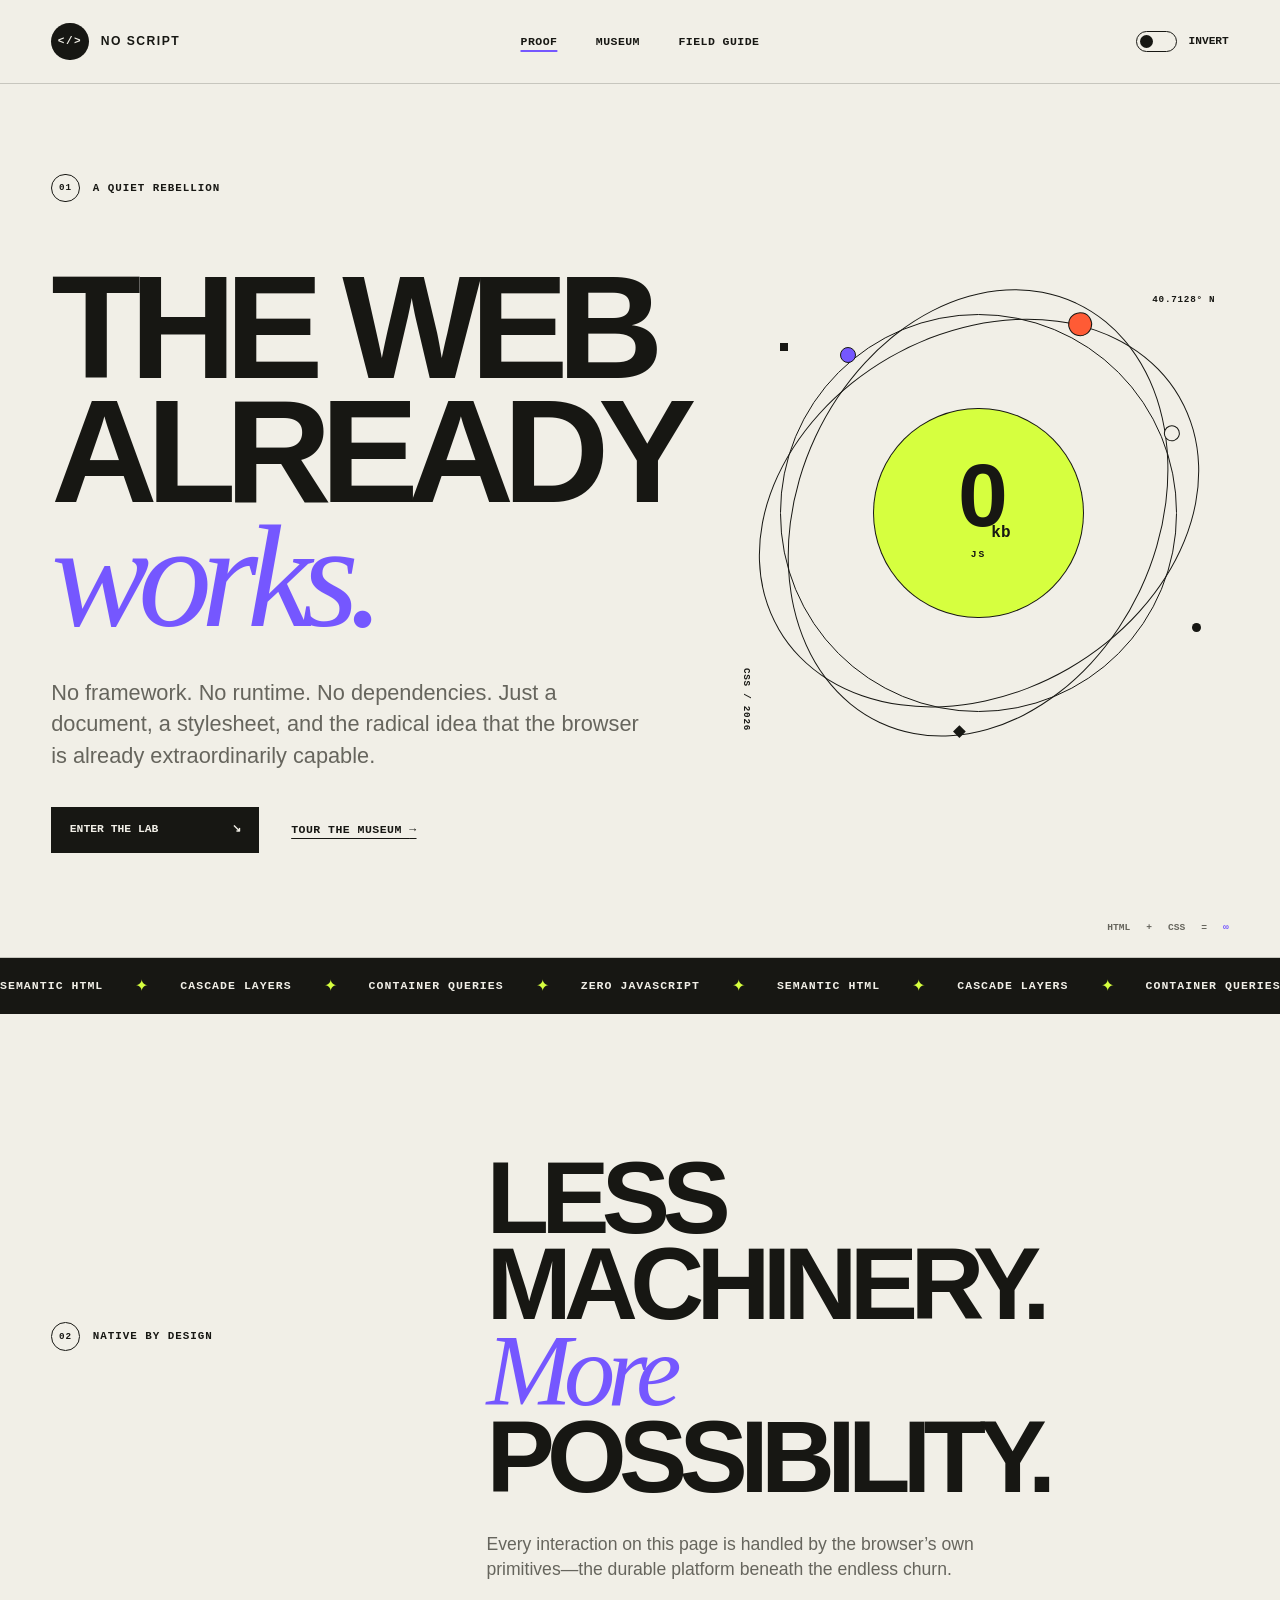
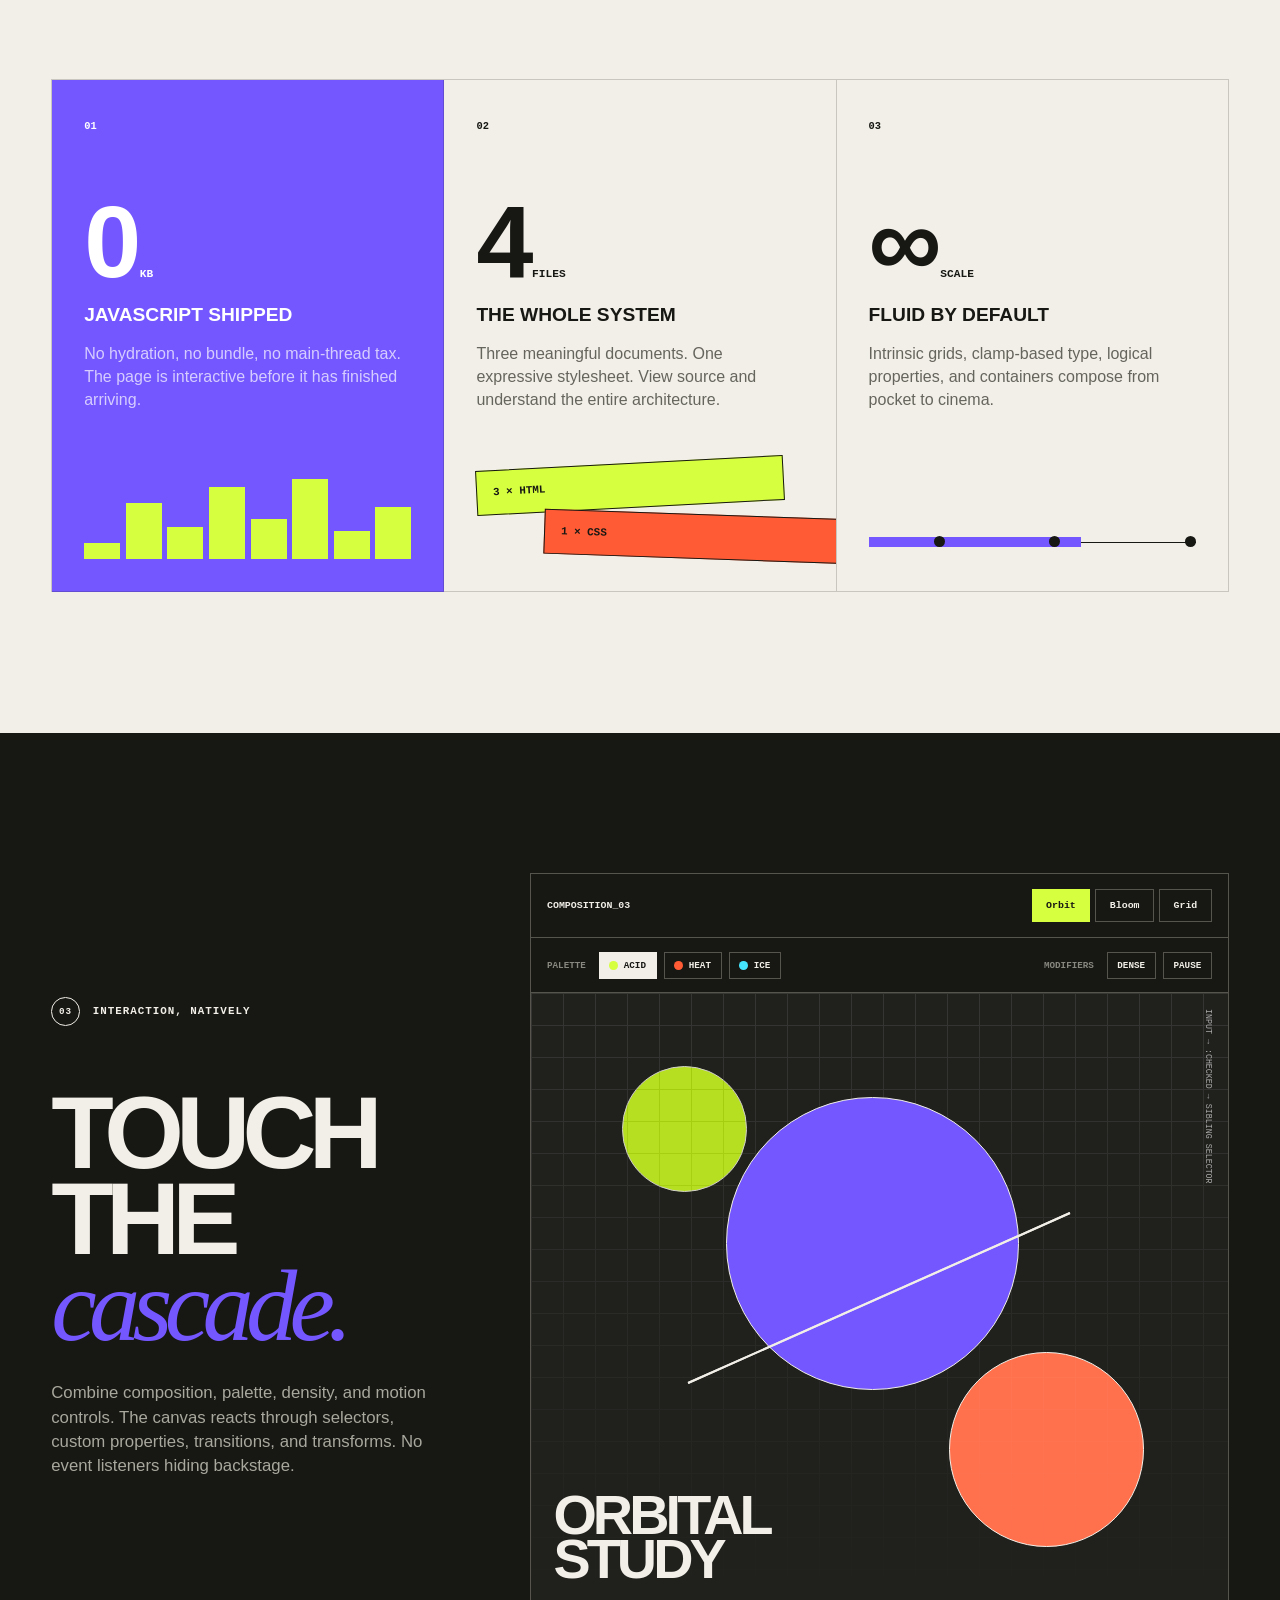
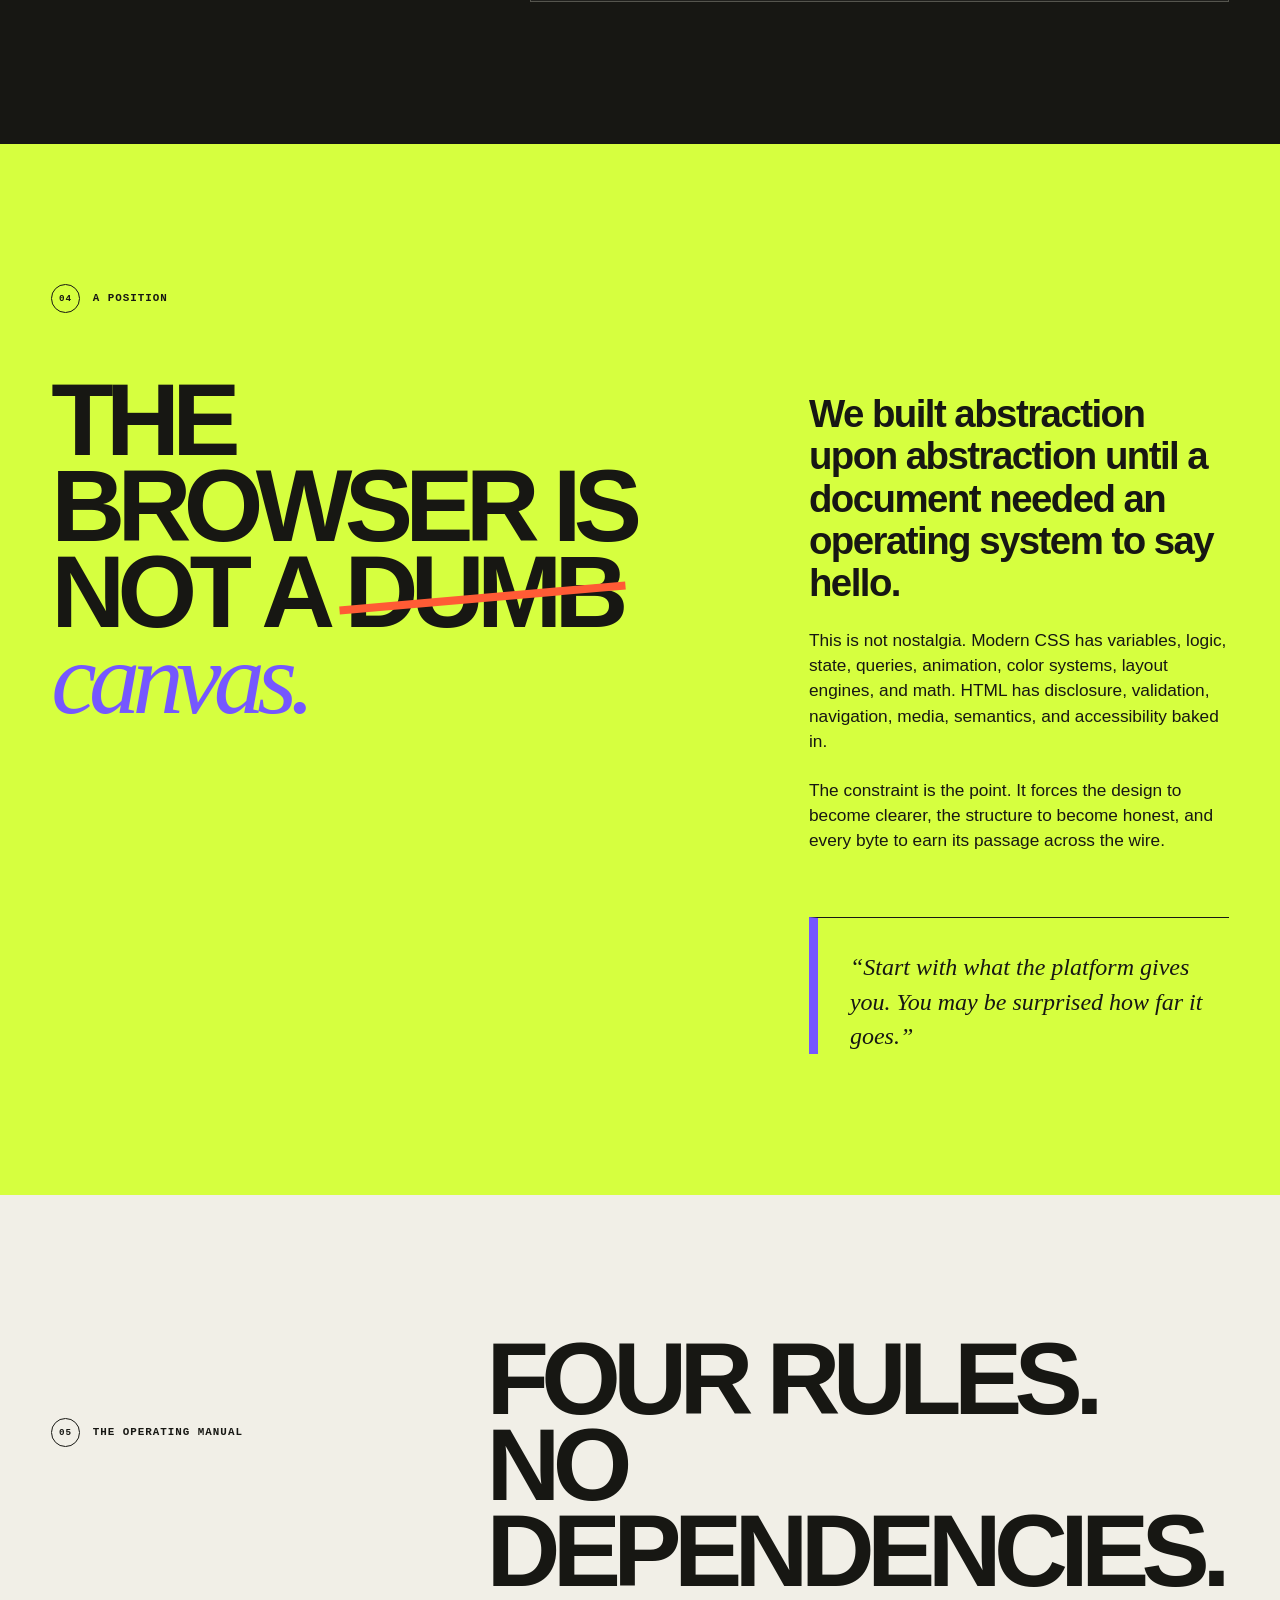
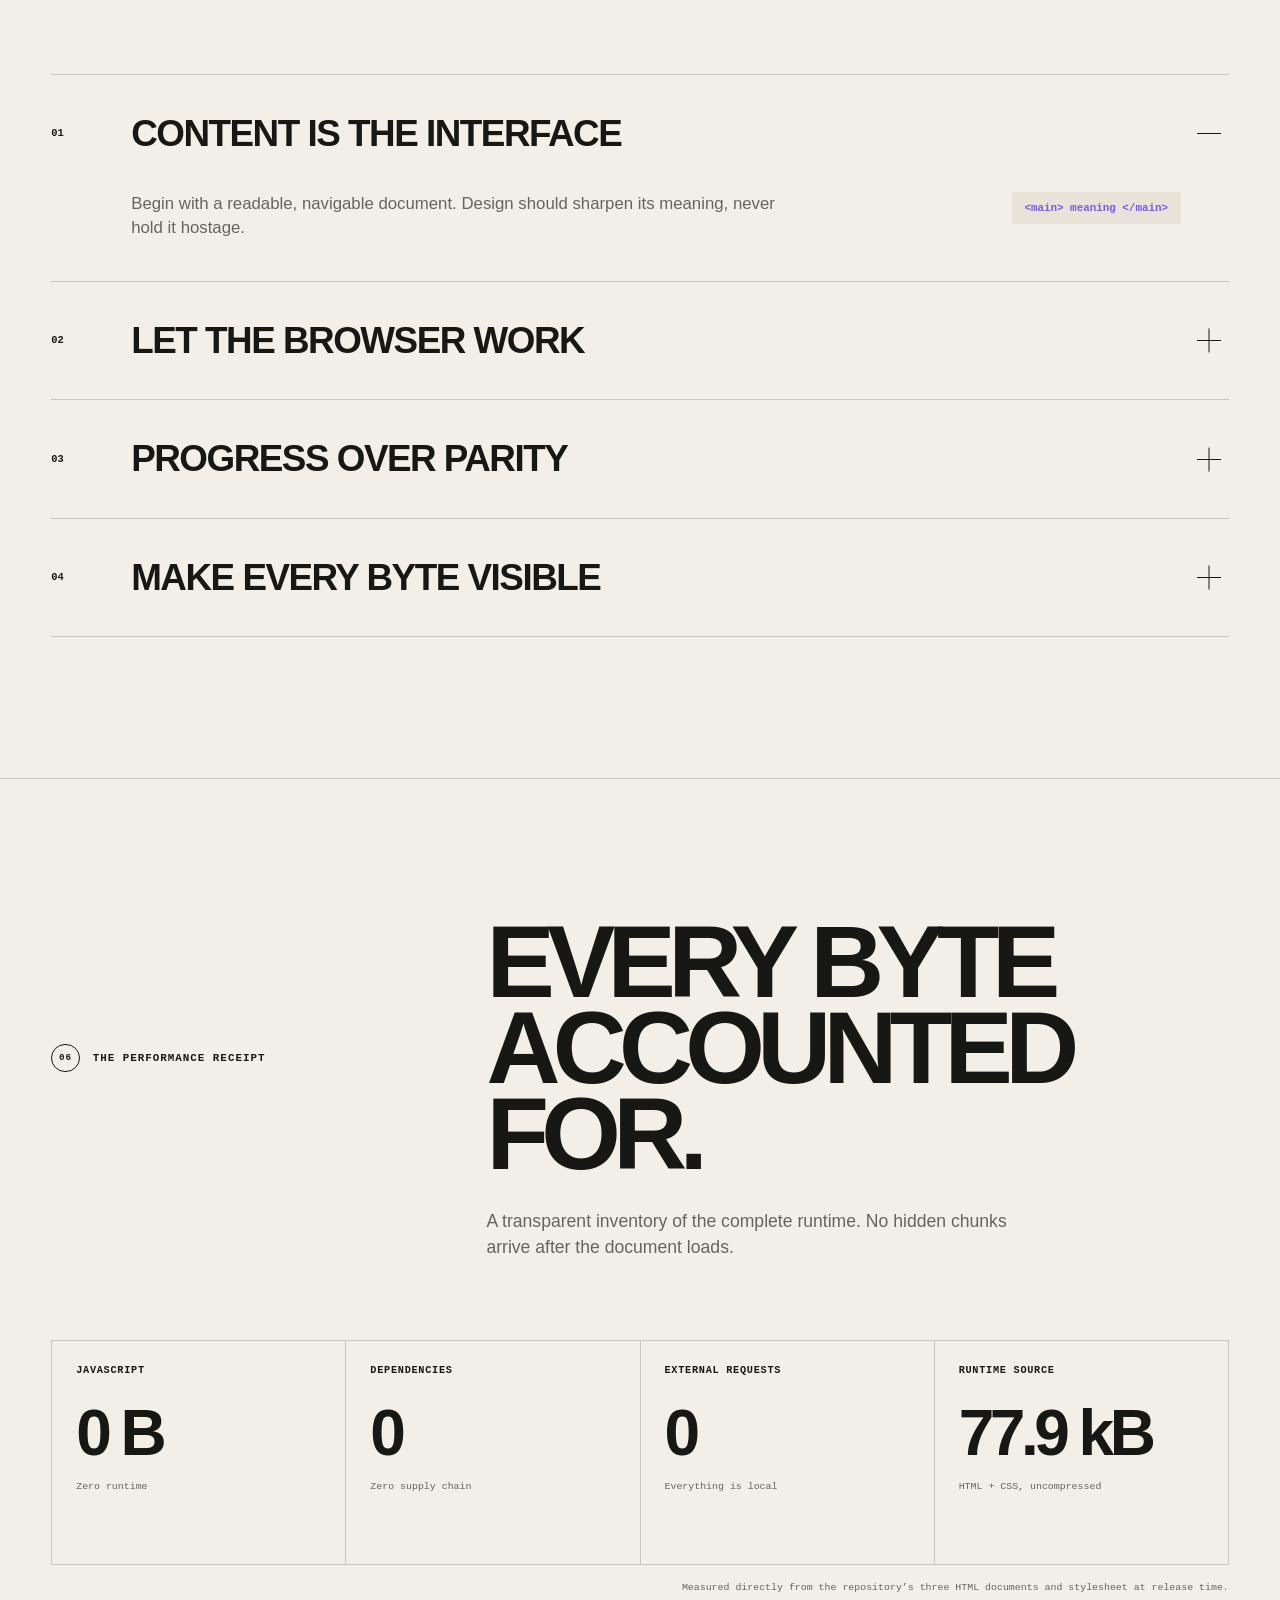
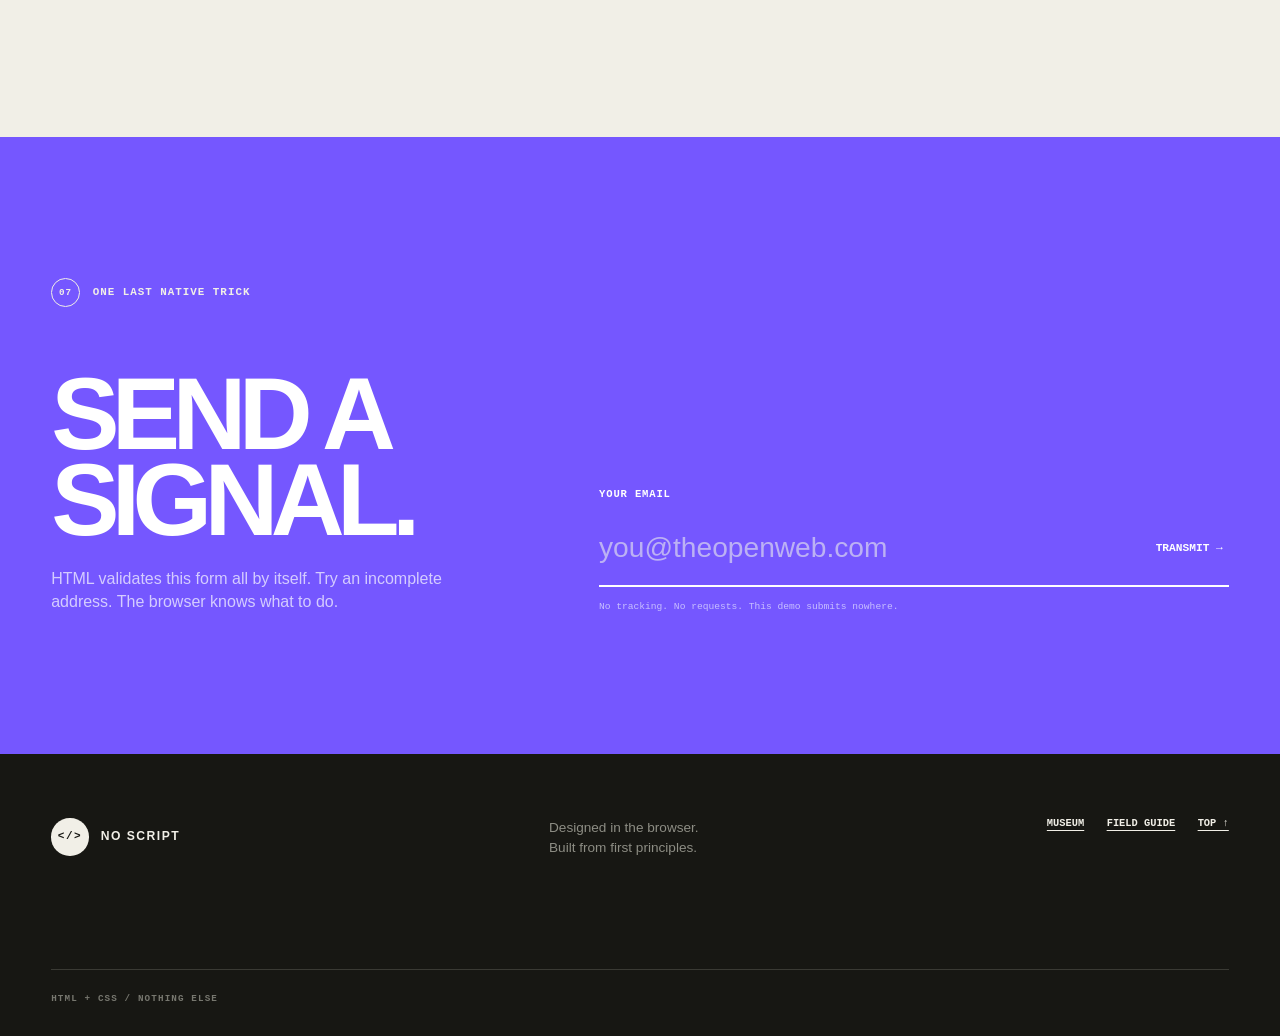
==== index.html @ f5f57de5 "Launch zero-JavaScript HTML and CSS exhibition" ====
<!doctype html>
<html lang="en">
<head>
  <meta charset="utf-8">
  <meta name="viewport" content="width=device-width, initial-scale=1">
  <meta name="description" content="A deliberately ambitious website made with nothing but semantic HTML and CSS.">
  <meta name="theme-color" content="#f1efe7">
  <title>NO SCRIPT — The web, before the noise.</title>
  <link rel="stylesheet" href="styles.css">
</head>
<body>
  <a class="skip-link" href="#top">Skip to content</a>
  <input class="theme-toggle" type="checkbox" id="theme-toggle" aria-label="Use dark theme">

  <div class="site-shell">
    <div class="scroll-meter" aria-hidden="true"></div>

    <header class="site-header">
      <a class="wordmark" href="index.html" aria-label="No Script, home">
        <span class="wordmark-mark" aria-hidden="true">&lt;/&gt;</span>
        <span>NO SCRIPT</span>
      </a>

      <nav class="primary-nav" aria-label="Primary navigation">
        <a href="index.html#proof" aria-current="page">Proof</a>
        <a href="museum.html">Museum</a>
        <a href="principles.html">Field guide</a>
      </nav>

      <label class="theme-switch" for="theme-toggle">
        <span class="switch-track" aria-hidden="true"><span></span></span>
        <span class="switch-label">Invert</span>
      </label>
    </header>

    <main id="top">
      <section class="hero" aria-labelledby="hero-title">
        <div class="hero-copy">
          <p class="eyebrow"><span>01</span> A quiet rebellion</p>
          <h1 id="hero-title">The web<br>already <em>works.</em></h1>
          <p class="lede">No framework. No runtime. No dependencies. Just a document, a stylesheet, and the radical idea that the browser is already extraordinarily capable.</p>
          <div class="hero-actions">
            <a class="button button-solid" href="#lab">Enter the lab <span aria-hidden="true">↘</span></a>
            <a class="text-link" href="museum.html">Tour the museum <span aria-hidden="true">→</span></a>
          </div>
        </div>

        <div class="hero-art" aria-label="Abstract CSS-generated kinetic composition">
          <div class="orbit orbit-one"></div>
          <div class="orbit orbit-two"></div>
          <div class="orbit orbit-three"></div>
          <div class="core"><span>0</span><span>kb</span><small>JS</small></div>
          <span class="coordinate coordinate-a">40.7128° N</span>
          <span class="coordinate coordinate-b">CSS / 2026</span>
          <span class="spark spark-a"></span>
          <span class="spark spark-b"></span>
          <span class="spark spark-c"></span>
        </div>

        <div class="hero-index" aria-hidden="true">
          <span>HTML</span>
          <span>+</span>
          <span>CSS</span>
          <span>=</span>
          <span>∞</span>
        </div>
      </section>

      <section class="marquee" aria-label="Technology list">
        <div>
          <span>SEMANTIC HTML</span><i>✦</i><span>CASCADE LAYERS</span><i>✦</i><span>CONTAINER QUERIES</span><i>✦</i><span>ZERO JAVASCRIPT</span><i>✦</i>
          <span>SEMANTIC HTML</span><i>✦</i><span>CASCADE LAYERS</span><i>✦</i><span>CONTAINER QUERIES</span><i>✦</i><span>ZERO JAVASCRIPT</span><i>✦</i>
        </div>
      </section>

      <section class="proof section-pad" id="proof" aria-labelledby="proof-title">
        <header class="section-heading">
          <p class="eyebrow"><span>02</span> Native by design</p>
          <h2 id="proof-title">Less machinery.<br><em>More</em> possibility.</h2>
          <p>Every interaction on this page is handled by the browser’s own primitives—the durable platform beneath the endless churn.</p>
        </header>

        <div class="stat-grid">
          <article class="stat-card stat-featured">
            <span class="card-number">01</span>
            <div class="stat-value">0<small>kb</small></div>
            <h3>JavaScript shipped</h3>
            <p>No hydration, no bundle, no main-thread tax. The page is interactive before it has finished arriving.</p>
            <div class="signal" aria-hidden="true"><i></i><i></i><i></i><i></i><i></i><i></i><i></i><i></i></div>
          </article>
          <article class="stat-card">
            <span class="card-number">02</span>
            <div class="stat-value">4<small>files</small></div>
            <h3>The whole system</h3>
            <p>Three meaningful documents. One expressive stylesheet. View source and understand the entire architecture.</p>
            <div class="file-stack" aria-hidden="true"><span>3 × HTML</span><span>1 × CSS</span></div>
          </article>
          <article class="stat-card">
            <span class="card-number">03</span>
            <div class="stat-value">∞<small>scale</small></div>
            <h3>Fluid by default</h3>
            <p>Intrinsic grids, clamp-based type, logical properties, and containers compose from pocket to cinema.</p>
            <div class="scale-line" aria-hidden="true"><span></span><i></i><i></i><i></i></div>
          </article>
        </div>
      </section>

      <section class="lab section-pad" id="lab" aria-labelledby="lab-title">
        <div class="lab-intro">
          <p class="eyebrow light"><span>03</span> Interaction, natively</p>
          <h2 id="lab-title">Touch the<br><em>cascade.</em></h2>
          <p>Combine composition, palette, density, and motion controls. The canvas reacts through selectors, custom properties, transitions, and transforms. No event listeners hiding backstage.</p>
        </div>

        <fieldset class="css-machine">
          <legend>CSS composition controls</legend>
          <input type="radio" name="composition" id="mode-orbit" checked>
          <input type="radio" name="composition" id="mode-bloom">
          <input type="radio" name="composition" id="mode-grid">
          <input type="radio" name="palette" id="palette-acid" checked>
          <input type="radio" name="palette" id="palette-heat">
          <input type="radio" name="palette" id="palette-ice">
          <input type="checkbox" id="dense-mode">
          <input type="checkbox" id="pause-motion">

          <div class="machine-toolbar">
            <span>COMPOSITION_03</span>
            <div class="machine-tabs" role="group" aria-label="Choose a composition">
              <label for="mode-orbit">Orbit</label>
              <label for="mode-bloom">Bloom</label>
              <label for="mode-grid">Grid</label>
            </div>
          </div>

          <div class="machine-controls">
            <div class="control-cluster" role="group" aria-label="Choose a palette">
              <span>Palette</span>
              <label for="palette-acid"><i class="swatch swatch-acid"></i>Acid</label>
              <label for="palette-heat"><i class="swatch swatch-heat"></i>Heat</label>
              <label for="palette-ice"><i class="swatch swatch-ice"></i>Ice</label>
            </div>
            <div class="control-cluster binary-controls">
              <span>Modifiers</span>
              <label for="dense-mode">Dense</label>
              <label for="pause-motion">Pause</label>
            </div>
          </div>

          <div class="machine-canvas" aria-live="polite">
            <div class="mesh" aria-hidden="true"></div>
            <div class="shape shape-a" aria-hidden="true"></div>
            <div class="shape shape-b" aria-hidden="true"></div>
            <div class="shape shape-c" aria-hidden="true"></div>
            <div class="shape shape-d" aria-hidden="true"></div>
            <p class="mode-name mode-name-orbit">ORBITAL<br>STUDY</p>
            <p class="mode-name mode-name-bloom">DIGITAL<br>BLOOM</p>
            <p class="mode-name mode-name-grid">ORDER /<br>CHAOS</p>
            <span class="machine-note">INPUT → :CHECKED → SIBLING SELECTOR</span>
          </div>
        </fieldset>
      </section>

      <section class="manifesto section-pad" id="manifesto" aria-labelledby="manifesto-title">
        <p class="eyebrow"><span>04</span> A position</p>
        <div class="manifesto-layout">
          <h2 id="manifesto-title">The browser is<br>not a <span class="strike">dumb</span><br><em>canvas.</em></h2>
          <div class="manifesto-copy">
            <p class="manifesto-lead">We built abstraction upon abstraction until a document needed an operating system to say hello.</p>
            <p>This is not nostalgia. Modern CSS has variables, logic, state, queries, animation, color systems, layout engines, and math. HTML has disclosure, validation, navigation, media, semantics, and accessibility baked in.</p>
            <p>The constraint is the point. It forces the design to become clearer, the structure to become honest, and every byte to earn its passage across the wire.</p>
            <blockquote>“Start with what the platform gives you. You may be surprised how far it goes.”</blockquote>
          </div>
        </div>
      </section>

      <section class="principles section-pad" id="principles" aria-labelledby="principles-title">
        <header class="section-heading compact">
          <p class="eyebrow"><span>05</span> The operating manual</p>
          <h2 id="principles-title">Four rules.<br>No dependencies.</h2>
        </header>

        <div class="accordion">
          <details open>
            <summary><span>01</span><strong>Content is the interface</strong><i aria-hidden="true"></i></summary>
            <div class="detail-body"><p>Begin with a readable, navigable document. Design should sharpen its meaning, never hold it hostage.</p><code>&lt;main&gt; meaning &lt;/main&gt;</code></div>
          </details>
          <details>
            <summary><span>02</span><strong>Let the browser work</strong><i aria-hidden="true"></i></summary>
            <div class="detail-body"><p>Use native controls, validation, focus, scrolling, and disclosure. They arrive tested across input modes you forgot existed.</p><code>details[open] { clarity: 1; }</code></div>
          </details>
          <details>
            <summary><span>03</span><strong>Progress over parity</strong><i aria-hidden="true"></i></summary>
            <div class="detail-body"><p>A solid baseline for everyone; richer expression where supported. The web was always designed to bend, not break.</p><code>@supports (wonder: true) { … }</code></div>
          </details>
          <details>
            <summary><span>04</span><strong>Make every byte visible</strong><i aria-hidden="true"></i></summary>
            <div class="detail-body"><p>Complexity should create value the visitor can feel. If it cannot, it is just architecture admiring itself.</p><code>dependency-count: 0;</code></div>
          </details>
        </div>
      </section>

      <section class="receipt section-pad" id="receipt" aria-labelledby="receipt-title">
        <header class="section-heading compact">
          <p class="eyebrow"><span>06</span> The performance receipt</p>
          <h2 id="receipt-title">Every byte<br>accounted for.</h2>
          <p>A transparent inventory of the complete runtime. No hidden chunks arrive after the document loads.</p>
        </header>
        <dl class="receipt-grid">
          <div><dt>JavaScript</dt><dd>0 B</dd><small>Zero runtime</small></div>
          <div><dt>Dependencies</dt><dd>0</dd><small>Zero supply chain</small></div>
          <div><dt>External requests</dt><dd>0</dd><small>Everything is local</small></div>
          <div><dt>Runtime source</dt><dd data-byte-receipt>77.9 kB</dd><small>HTML + CSS, uncompressed</small></div>
        </dl>
        <p class="receipt-note">Measured directly from the repository’s three HTML documents and stylesheet at release time.</p>
      </section>

      <section class="contact section-pad" id="contact" aria-labelledby="contact-title">
        <div>
          <p class="eyebrow light"><span>07</span> One last native trick</p>
          <h2 id="contact-title">Send a signal.</h2>
          <p>HTML validates this form all by itself. Try an incomplete address. The browser knows what to do.</p>
        </div>
        <form action="#sent">
          <label for="email">Your email</label>
          <div class="email-field">
            <input id="email" name="email" type="email" placeholder="you@theopenweb.com" required autocomplete="email">
            <button type="submit">Transmit <span aria-hidden="true">→</span></button>
          </div>
          <p class="form-note">No tracking. No requests. This demo submits nowhere.</p>
        </form>
        <div class="sent-message" id="sent" role="status">
          <strong>Signal received.</strong> The URL target and <code>:target</code> selector did that.
        </div>
      </section>
    </main>

    <footer>
      <a class="wordmark footer-mark" href="index.html"><span class="wordmark-mark" aria-hidden="true">&lt;/&gt;</span><span>NO SCRIPT</span></a>
      <p>Designed in the browser.<br>Built from first principles.</p>
      <nav class="footer-nav" aria-label="Footer navigation"><a href="museum.html">Museum</a><a href="principles.html">Field guide</a><a href="#top">Top ↑</a></nav>
      <small>HTML + CSS / NOTHING ELSE</small>
    </footer>
  </div>
</body>
</html>
---- styles.css ----
@layer reset, tokens, base, components, utilities;

@view-transition { navigation: auto; }

::view-transition-old(root) { animation: page-out .28s ease-in both; }
::view-transition-new(root) { animation: page-in .45s cubic-bezier(.2,.8,.2,1) both; }

@keyframes page-out { to { opacity: 0; transform: translateY(-1rem); } }
@keyframes page-in { from { opacity: 0; transform: translateY(1.5rem); } }

@layer reset {
  *, *::before, *::after { box-sizing: border-box; }
  html { scroll-behavior: smooth; }
  body, h1, h2, h3, p, blockquote, dl, dd, pre { margin: 0; }
  body { min-width: 320px; }
  img, svg { display: block; max-width: 100%; }
  button, input { font: inherit; }
  fieldset { min-inline-size: 0; margin: 0; padding: 0; border: 0; }
  a { color: inherit; }
}

@layer tokens {
  :root {
    --paper: #f1efe7;
    --paper-2: #e7e3d8;
    --ink: #171713;
    --muted: #66655d;
    --acid: #d6ff3f;
    --violet: #7557ff;
    --orange: #ff5b35;
    --line: color-mix(in srgb, var(--ink) 19%, transparent);
    --max: 1440px;
    --pad: clamp(1.25rem, 4vw, 4.5rem);
    --display: "Arial Narrow", "Helvetica Neue", Helvetica, Arial, sans-serif;
    --mono: "SFMono-Regular", Consolas, "Liberation Mono", monospace;
  }

  .theme-toggle:checked ~ .site-shell {
    --paper: #141411;
    --paper-2: #20201b;
    --ink: #f2f0e8;
    --muted: #aaa99f;
    --line: color-mix(in srgb, var(--ink) 21%, transparent);
  }
}

@layer base {
  html { background: #141411; }
  body {
    background: var(--paper);
    color: var(--ink);
    font-family: var(--display);
    line-height: 1.45;
  }

  ::selection { background: var(--violet); color: white; }
  :focus-visible { outline: 3px solid var(--violet); outline-offset: 4px; }
  .theme-toggle { position: fixed; inline-size: 1px; block-size: 1px; opacity: 0; }
  .site-shell { background: var(--paper); color: var(--ink); overflow: clip; transition: background .4s, color .4s; }

  h1, h2, .stat-value {
    font-weight: 800;
    letter-spacing: -.075em;
    line-height: .84;
    text-transform: uppercase;
  }
  h1 { font-size: clamp(4rem, 11.5vw, 10.75rem); }
  h2 { font-size: clamp(3.3rem, 8vw, 8.5rem); }
  h1 em, h2 em { color: var(--violet); font-family: Georgia, serif; font-weight: 400; text-transform: none; }
  p { color: var(--muted); }
  section { scroll-margin-top: 5rem; }
  code, kbd, pre { font-family: var(--mono); }
}

@layer components {
  .skip-link { position: fixed; top: .75rem; left: .75rem; z-index: 100; padding: .8rem 1rem; background: var(--acid); color: #171713; font: 700 .7rem/1 var(--mono); text-transform: uppercase; transform: translateY(-160%); transition: transform .2s; }
  .skip-link:focus { transform: none; }

  .scroll-meter {
    position: fixed; inset: 0 auto auto 0; z-index: 50;
    inline-size: 100%; block-size: 4px;
    background: var(--violet); transform-origin: left; transform: scaleX(0);
  }

  @supports (animation-timeline: scroll()) {
    .scroll-meter { animation: scroll-progress linear both; animation-timeline: scroll(); }
    @keyframes scroll-progress { to { transform: scaleX(1); } }
  }

  .site-header {
    position: relative; z-index: 20;
    display: grid; grid-template-columns: 1fr auto 1fr; align-items: center;
    min-height: 5.25rem; padding-inline: var(--pad); border-bottom: 1px solid var(--line);
    view-transition-name: site-header;
  }
  .wordmark { display: inline-flex; align-items: center; gap: .75rem; width: fit-content; font-size: .76rem; font-weight: 800; letter-spacing: .12em; text-decoration: none; }
  .wordmark-mark { display: grid; place-items: center; inline-size: 2.35rem; aspect-ratio: 1; background: var(--ink); color: var(--paper); font: 700 .69rem/1 var(--mono); border-radius: 50%; }
  .primary-nav { display: flex; gap: clamp(1rem, 3vw, 3rem); }
  .primary-nav a, .text-link, .back-top { font: 600 .72rem/1 var(--mono); letter-spacing: .04em; text-transform: uppercase; text-decoration-thickness: 1px; text-underline-offset: .4em; }
  .primary-nav a { text-decoration: none; }
  .primary-nav a:hover { text-decoration: underline; }
  .primary-nav a[aria-current="page"] { text-decoration: underline; text-decoration-color: var(--violet); text-decoration-thickness: 2px; }
  .theme-switch { justify-self: end; display: flex; align-items: center; gap: .7rem; cursor: pointer; font: 600 .7rem/1 var(--mono); text-transform: uppercase; }
  .switch-track { display: flex; align-items: center; inline-size: 2.6rem; block-size: 1.35rem; padding: .18rem; border: 1px solid var(--ink); border-radius: 2rem; }
  .switch-track span { display: block; inline-size: .82rem; aspect-ratio: 1; border-radius: 50%; background: var(--ink); transition: transform .35s cubic-bezier(.2,.8,.2,1); }
  .theme-toggle:checked ~ .site-shell .switch-track span { transform: translateX(1.18rem); }
  .theme-toggle:focus-visible ~ .site-shell .theme-switch { outline: 3px solid var(--violet); outline-offset: 4px; }

  .hero {
    position: relative; display: grid; grid-template-columns: minmax(0, 1.15fr) minmax(25rem, .85fr);
    min-height: min(51rem, calc(100svh - 5.25rem)); padding: clamp(4rem, 7vw, 7.5rem) var(--pad) 6.5rem;
    border-bottom: 1px solid var(--line); isolation: isolate;
  }
  .hero-copy { position: relative; z-index: 2; align-self: center; }
  .eyebrow { display: flex; align-items: center; gap: .8rem; margin-bottom: clamp(2.5rem, 5vw, 5rem); color: var(--ink); font: 700 .68rem/1 var(--mono); letter-spacing: .09em; text-transform: uppercase; }
  .eyebrow span { display: grid; place-items: center; inline-size: 1.8rem; aspect-ratio: 1; border: 1px solid currentColor; border-radius: 50%; font-size: .58rem; }
  .eyebrow.light { color: #f1efe7; }
  .hero h1 { max-width: 8ch; }
  .lede { max-width: 38rem; margin: 2.4rem 0 2.25rem; font-size: clamp(1.05rem, 1.7vw, 1.4rem); line-height: 1.45; }
  .hero-actions { display: flex; align-items: center; gap: 2rem; flex-wrap: wrap; }
  .button { display: inline-flex; align-items: center; justify-content: space-between; gap: 2.5rem; min-width: 13rem; padding: 1rem 1.1rem; border: 1px solid var(--ink); font: 700 .71rem/1 var(--mono); text-decoration: none; text-transform: uppercase; transition: transform .2s, box-shadow .2s; }
  .button-solid { background: var(--ink); color: var(--paper); }
  .button:hover { transform: translate(-4px,-4px); box-shadow: 4px 4px 0 var(--violet); }

  .hero-art { position: relative; align-self: center; justify-self: center; width: min(37vw, 33rem); aspect-ratio: 1; }
  .core { position: absolute; inset: 28%; z-index: 3; display: grid; place-content: center; background: var(--acid); color: #171713; border-radius: 50%; box-shadow: 0 0 0 1px #171713; text-align: center; animation: breathe 4s ease-in-out infinite; }
  .core span:first-child { font-size: clamp(4rem, 7vw, 7rem); font-weight: 900; letter-spacing: -.1em; line-height: .65; }
  .core span:nth-child(2) { margin-left: 2.8rem; font: 700 1rem/1 var(--mono); }
  .core small { margin-top: .6rem; font: 700 .6rem/1 var(--mono); letter-spacing: .2em; }
  .orbit { position: absolute; inset: 8%; border: 1px solid var(--ink); border-radius: 50%; animation: spin 16s linear infinite; }
  .orbit::before { content: ""; position: absolute; top: 8%; left: 15%; inline-size: 1rem; aspect-ratio: 1; border: 1px solid var(--ink); background: var(--violet); border-radius: 50%; }
  .orbit-two { inset: 1% 12%; transform: rotate(60deg); animation-direction: reverse; animation-duration: 23s; }
  .orbit-two::before { background: var(--orange); inline-size: 1.5rem; }
  .orbit-three { inset: 12% 1%; transform: rotate(115deg); animation-duration: 31s; }
  .orbit-three::before { background: var(--paper); }
  .coordinate { position: absolute; font: 600 .58rem/1 var(--mono); letter-spacing: .08em; }
  .coordinate-a { top: 4%; right: 0; }
  .coordinate-b { bottom: 4%; left: 0; writing-mode: vertical-rl; }
  .spark { position: absolute; display: block; inline-size: .55rem; aspect-ratio: 1; background: var(--ink); }
  .spark-a { top: 14%; left: 8%; } .spark-b { right: 3%; bottom: 25%; border-radius: 50%; } .spark-c { bottom: 3%; left: 45%; transform: rotate(45deg); }
  .hero-index { position: absolute; right: var(--pad); bottom: 1.5rem; display: flex; gap: 1rem; color: var(--muted); font: 600 .6rem/1 var(--mono); }
  .hero-index span:last-child { color: var(--violet); }

  @keyframes spin { to { rotate: 1turn; } }
  @keyframes breathe { 50% { scale: 1.035; } }

  .marquee { overflow: hidden; background: var(--ink); color: var(--paper); border-bottom: 1px solid var(--ink); }
  .marquee div { display: flex; align-items: center; width: max-content; padding-block: 1rem; animation: marquee 28s linear infinite; }
  .marquee span { font: 800 .72rem/1 var(--mono); letter-spacing: .09em; }
  .marquee i { margin-inline: 2rem; color: var(--acid); font-style: normal; }
  @keyframes marquee { to { transform: translateX(-50%); } }

  .section-pad { padding: clamp(6rem, 11vw, 11rem) var(--pad); }
  .section-heading { display: grid; grid-template-columns: 1fr 2fr; column-gap: 4rem; }
  .section-heading .eyebrow { grid-row: 1 / span 2; }
  .section-heading h2 { max-width: 11ch; }
  .section-heading > p:last-child { max-width: 34rem; margin-top: 2rem; font-size: 1.1rem; }

  .stat-grid { display: grid; grid-template-columns: repeat(3, 1fr); margin-top: 6rem; border-top: 1px solid var(--line); border-left: 1px solid var(--line); }
  .stat-card { position: relative; min-height: 32rem; padding: 2rem; border-right: 1px solid var(--line); border-bottom: 1px solid var(--line); overflow: hidden; }
  .stat-featured { background: var(--violet); color: white; }
  .stat-featured p { color: color-mix(in srgb, white 70%, transparent); }
  .card-number { font: 600 .65rem/1 var(--mono); }
  .stat-value { margin: 4rem 0 1rem; font-size: clamp(5rem, 8vw, 9rem); }
  .stat-value small { margin-left: .4rem; font: 700 .7rem/1 var(--mono); letter-spacing: 0; }
  .stat-card h3 { font-size: 1.2rem; text-transform: uppercase; }
  .stat-card p { max-width: 24rem; margin-top: .8rem; }
  .signal { position: absolute; inset: auto 2rem 2rem; display: flex; height: 5rem; align-items: end; gap: .35rem; }
  .signal i { flex: 1; background: var(--acid); transform-origin: bottom; animation: signal 1.8s ease-in-out infinite alternate; }
  .signal i:nth-child(1) { height: 20%; } .signal i:nth-child(2) { height: 70%; animation-delay: -.5s; } .signal i:nth-child(3) { height: 40%; animation-delay: -.9s; } .signal i:nth-child(4) { height: 90%; animation-delay: -.2s; } .signal i:nth-child(5) { height: 50%; animation-delay: -.7s; } .signal i:nth-child(6) { height: 100%; animation-delay: -1s; } .signal i:nth-child(7) { height: 35%; animation-delay: -.4s; } .signal i:nth-child(8) { height: 65%; animation-delay: -.8s; }
  @keyframes signal { to { scale: 1 .3; opacity: .5; } }
  .file-stack { position: absolute; right: -1rem; bottom: 2rem; left: 2rem; height: 6rem; }
  .file-stack span { position: absolute; display: block; width: 82%; padding: 1rem; border: 1px solid var(--ink); background: var(--acid); color: #171713; font: 700 .68rem/1 var(--mono); transform: rotate(-3deg); }
  .file-stack span:last-child { right: 0; bottom: 0; background: var(--orange); transform: rotate(2deg); }
  .scale-line { position: absolute; right: 2rem; bottom: 3rem; left: 2rem; height: 3rem; border-bottom: 1px solid var(--ink); }
  .scale-line span { position: absolute; bottom: -.3rem; width: 65%; height: .6rem; background: var(--violet); }
  .scale-line i { position: absolute; bottom: -.35rem; width: .7rem; aspect-ratio: 1; border-radius: 50%; background: var(--ink); }
  .scale-line i:nth-of-type(1) { left: 20%; } .scale-line i:nth-of-type(2) { left: 55%; } .scale-line i:nth-of-type(3) { right: 0; }

  .lab { display: grid; grid-template-columns: minmax(18rem, .7fr) minmax(35rem, 1.3fr); gap: clamp(3rem, 8vw, 8rem); background: #171713; color: #f1efe7; }
  .lab-intro { align-self: center; }
  .lab-intro h2 { color: #f1efe7; }
  .lab-intro p:last-child { max-width: 32rem; margin-top: 2rem; color: #a9a89e; font-size: 1.05rem; }
  .css-machine { position: relative; align-self: center; border: 1px solid #55554e; container-type: inline-size; }
  .css-machine > legend { position: absolute; inline-size: 1px; block-size: 1px; overflow: hidden; clip-path: inset(50%); }
  .css-machine > input { position: absolute; opacity: 0; pointer-events: none; }
  .machine-toolbar { display: flex; justify-content: space-between; align-items: center; min-height: 4rem; padding: .7rem 1rem; border-bottom: 1px solid #55554e; font: 600 .62rem/1 var(--mono); }
  .machine-tabs { display: flex; gap: .3rem; }
  .machine-tabs label { padding: .65rem .85rem; border: 1px solid #55554e; cursor: pointer; transition: background .2s, color .2s; }
  #mode-orbit:checked ~ .machine-toolbar label[for="mode-orbit"], #mode-bloom:checked ~ .machine-toolbar label[for="mode-bloom"], #mode-grid:checked ~ .machine-toolbar label[for="mode-grid"] { background: var(--acid); color: #171713; border-color: var(--acid); }
  #mode-orbit:focus-visible ~ .machine-toolbar label[for="mode-orbit"], #mode-bloom:focus-visible ~ .machine-toolbar label[for="mode-bloom"], #mode-grid:focus-visible ~ .machine-toolbar label[for="mode-grid"] { outline: 3px solid var(--violet); outline-offset: 3px; }
  .machine-controls { display: flex; justify-content: space-between; gap: 1rem; padding: .85rem 1rem; border-bottom: 1px solid #55554e; }
  .control-cluster { display: flex; align-items: center; gap: .45rem; font: 600 .58rem/1 var(--mono); text-transform: uppercase; }
  .control-cluster > span { margin-right: .35rem; color: #888880; }
  .control-cluster label { display: flex; align-items: center; gap: .35rem; padding: .5rem .6rem; border: 1px solid #55554e; cursor: pointer; }
  .swatch { display: block; inline-size: .55rem; aspect-ratio: 1; border-radius: 50%; background: var(--acid); }
  .swatch-heat { background: var(--orange); }
  .swatch-ice { background: #45e5ff; }
  #palette-acid:checked ~ .machine-controls label[for="palette-acid"], #palette-heat:checked ~ .machine-controls label[for="palette-heat"], #palette-ice:checked ~ .machine-controls label[for="palette-ice"], #dense-mode:checked ~ .machine-controls label[for="dense-mode"], #pause-motion:checked ~ .machine-controls label[for="pause-motion"] { background: #f1efe7; color: #171713; border-color: #f1efe7; }
  #palette-acid:focus-visible ~ .machine-controls label[for="palette-acid"], #palette-heat:focus-visible ~ .machine-controls label[for="palette-heat"], #palette-ice:focus-visible ~ .machine-controls label[for="palette-ice"], #dense-mode:focus-visible ~ .machine-controls label[for="dense-mode"], #pause-motion:focus-visible ~ .machine-controls label[for="pause-motion"] { outline: 3px solid var(--violet); outline-offset: 3px; }
  .machine-canvas { --lab-a: var(--violet); --lab-b: var(--acid); --lab-c: var(--orange); position: relative; min-height: min(38rem, 70vw); overflow: hidden; background: #20201d; isolation: isolate; }
  #palette-heat:checked ~ .machine-canvas { --lab-a: #ff4d2e; --lab-b: #ffcb3f; --lab-c: #ff1877; }
  #palette-ice:checked ~ .machine-canvas { --lab-a: #42dcff; --lab-b: #d9fbff; --lab-c: #3155ff; }
  .mesh { position: absolute; inset: 0; z-index: -1; opacity: .25; background-image: linear-gradient(#777 1px, transparent 1px), linear-gradient(90deg, #777 1px, transparent 1px); background-size: 2rem 2rem; mask-image: linear-gradient(to bottom, black, transparent); }
  .shape { position: absolute; background: var(--lab-a); border: 1px solid #f1efe7; transition: all 1s cubic-bezier(.65,0,.2,1); }
  .shape-a { width: 42%; aspect-ratio: 1; left: 28%; top: 17%; border-radius: 50%; }
  .shape-b { width: 18%; aspect-ratio: 1; left: 13%; top: 12%; border-radius: 50%; background: var(--lab-b); mix-blend-mode: difference; }
  .shape-c { width: 28%; aspect-ratio: 1; right: 12%; bottom: 9%; border-radius: 50%; background: var(--lab-c); mix-blend-mode: screen; }
  .shape-d { width: 60%; height: 1px; left: 20%; top: 50%; background: #f1efe7; transform: rotate(-24deg); }
  .mode-name { position: absolute; left: 1.4rem; bottom: 1.3rem; color: #f1efe7; font-size: clamp(2.4rem, 8cqi, 5.8rem); font-weight: 900; letter-spacing: -.07em; line-height: .79; opacity: 0; transform: translateY(1rem); transition: opacity .5s .4s, transform .5s .4s; }
  .machine-note { position: absolute; top: 1rem; right: 1rem; color: #aaa; font: 500 .52rem/1 var(--mono); writing-mode: vertical-rl; }
  #mode-orbit:checked ~ .machine-canvas .mode-name-orbit, #mode-bloom:checked ~ .machine-canvas .mode-name-bloom, #mode-grid:checked ~ .machine-canvas .mode-name-grid { opacity: 1; transform: none; }
  #mode-orbit:checked ~ .machine-canvas .shape-a { animation: machine-orbit 8s linear infinite; }
  @keyframes machine-orbit { to { rotate: 1turn; border-radius: 42% 58% 61% 39%; } }
  #mode-bloom:checked ~ .machine-canvas .shape-a { width: 52%; left: 24%; top: 20%; border-radius: 8% 70% 8% 70%; rotate: 45deg; background: var(--lab-c); }
  #mode-bloom:checked ~ .machine-canvas .shape-b { width: 32%; left: 18%; top: 17%; border-radius: 70% 8%; rotate: -15deg; }
  #mode-bloom:checked ~ .machine-canvas .shape-c { width: 35%; right: 13%; bottom: 13%; border-radius: 70% 8%; rotate: 20deg; background: var(--lab-a); }
  #mode-bloom:checked ~ .machine-canvas .shape-d { height: 65%; width: 1px; top: 18%; left: 50%; rotate: 0deg; }
  #mode-grid:checked ~ .machine-canvas .shape { border-radius: 0; mix-blend-mode: normal; }
  #mode-grid:checked ~ .machine-canvas .shape-a { width: 46%; height: 32%; left: 9%; top: 13%; background: var(--lab-b); }
  #mode-grid:checked ~ .machine-canvas .shape-b { width: 28%; height: 48%; left: 61%; top: 13%; background: var(--lab-a); }
  #mode-grid:checked ~ .machine-canvas .shape-c { width: 25%; height: 25%; right: 45%; bottom: 12%; background: var(--lab-c); rotate: 45deg; }
  #mode-grid:checked ~ .machine-canvas .shape-d { width: 82%; height: 1px; left: 9%; top: 56%; rotate: 0deg; }
  #dense-mode:checked ~ .machine-canvas .mesh { opacity: .7; background-size: .65rem .65rem; }
  #dense-mode:checked ~ .machine-canvas .shape { box-shadow: .8rem .8rem 0 color-mix(in srgb, var(--lab-b) 70%, transparent), 1.6rem 1.6rem 0 color-mix(in srgb, var(--lab-c) 45%, transparent); }
  #pause-motion:checked ~ .machine-canvas *, #pause-motion:checked ~ .machine-canvas { animation-play-state: paused !important; }

  .manifesto { background: var(--acid); color: #171713; }
  .manifesto .eyebrow, .manifesto p { color: #171713; }
  .manifesto-layout { display: grid; grid-template-columns: 1.2fr .8fr; gap: clamp(4rem, 10vw, 10rem); align-items: start; }
  .manifesto h2 { position: sticky; top: 4rem; color: #171713; }
  .manifesto h2 em { color: var(--violet); }
  .strike { position: relative; }
  .strike::after { content: ""; position: absolute; left: -.05em; right: -.05em; top: 52%; height: .08em; background: var(--orange); transform: rotate(-5deg); }
  .manifesto-copy { padding-top: 1rem; }
  .manifesto-copy p { margin-bottom: 1.5rem; font-size: 1.08rem; }
  .manifesto-copy .manifesto-lead { font-size: clamp(1.7rem, 3vw, 2.7rem); font-weight: 700; letter-spacing: -.04em; line-height: 1.1; }
  blockquote { margin-top: 4rem; padding: 2rem 0 0 2rem; border-top: 1px solid #171713; border-left: .6rem solid var(--violet); font-family: Georgia, serif; font-size: 1.5rem; font-style: italic; }

  .section-heading.compact { margin-bottom: 5rem; }
  .accordion { border-top: 1px solid var(--line); }
  details { border-bottom: 1px solid var(--line); }
  summary { display: grid; grid-template-columns: 4rem 1fr 2rem; gap: 1rem; align-items: center; padding: 2rem 0; cursor: pointer; list-style: none; }
  summary::-webkit-details-marker { display: none; }
  summary span { font: 600 .65rem/1 var(--mono); }
  summary strong { font-size: clamp(1.35rem, 3vw, 2.3rem); letter-spacing: -.04em; text-transform: uppercase; }
  summary i { position: relative; display: block; inline-size: 1.5rem; aspect-ratio: 1; }
  summary i::before, summary i::after { content: ""; position: absolute; inset: 50% 0 auto; height: 1px; background: var(--ink); transition: transform .3s; }
  summary i::after { transform: rotate(90deg); }
  details[open] summary i::after { transform: rotate(0deg); }
  .detail-body { display: grid; grid-template-columns: 1fr auto; gap: 2rem; padding: 0 3rem 2.5rem 5rem; }
  .detail-body p { max-width: 42rem; font-size: 1.05rem; }
  .detail-body code { align-self: start; padding: .65rem .8rem; background: var(--paper-2); color: var(--violet); font: 600 .68rem/1 var(--mono); }

  .receipt { border-top: 1px solid var(--line); }
  .receipt-grid { display: grid; grid-template-columns: repeat(4, 1fr); margin-top: 4rem; border-top: 1px solid var(--line); border-left: 1px solid var(--line); }
  .receipt-grid div { min-height: 14rem; padding: 1.5rem; border-right: 1px solid var(--line); border-bottom: 1px solid var(--line); }
  .receipt-grid dt { font: 600 .64rem/1 var(--mono); letter-spacing: .07em; text-transform: uppercase; }
  .receipt-grid dd { margin-block: 2rem .8rem; font-size: clamp(2.8rem, 5vw, 5rem); font-weight: 900; letter-spacing: -.07em; line-height: .8; }
  .receipt-grid small, .receipt-note { color: var(--muted); font: .62rem/1.5 var(--mono); }
  .receipt-note { margin-top: 1rem; text-align: right; }

  .contact { position: relative; display: grid; grid-template-columns: .8fr 1.2fr; gap: clamp(3rem, 10vw, 10rem); background: var(--violet); color: white; }
  .contact h2 { color: white; }
  .contact > div:first-child > p:last-child { max-width: 28rem; margin-top: 1.5rem; color: #d4ccff; }
  .contact form { align-self: end; }
  .contact label { display: block; margin-bottom: .8rem; font: 700 .66rem/1 var(--mono); letter-spacing: .08em; text-transform: uppercase; }
  .email-field { display: flex; border-bottom: 2px solid white; }
  .email-field input { flex: 1; min-width: 0; padding: 1rem 0; border: 0; outline: 0; background: transparent; color: white; font-size: clamp(1.1rem, 2.2vw, 1.8rem); }
  .email-field input::placeholder { color: #bcb1f4; }
  .email-field input:invalid:not(:placeholder-shown) { color: var(--acid); }
  .email-field button { border: 0; background: transparent; color: white; cursor: pointer; font: 700 .7rem/1 var(--mono); text-transform: uppercase; }
  .form-note { margin-top: .8rem; color: #c8bfff; font: .6rem/1.4 var(--mono); }
  .sent-message { position: absolute; right: var(--pad); bottom: 2rem; display: none; padding: .8rem 1rem; background: var(--acid); color: #171713; font: .7rem/1.3 var(--mono); }
  .sent-message:target { display: block; animation: arrive .35s ease-out; }
  @keyframes arrive { from { translate: 0 1rem; opacity: 0; } }

  footer { display: grid; grid-template-columns: 1fr 1fr auto; gap: 2rem; align-items: start; padding: 4rem var(--pad) 2rem; background: #171713; color: #f1efe7; }
  .footer-mark .wordmark-mark { background: #f1efe7; color: #171713; }
  footer p { color: #8d8d84; font-size: .85rem; }
  .back-top { color: #f1efe7; }
  .footer-nav { display: flex; gap: 1.4rem; }
  .footer-nav a { color: #f1efe7; font: 600 .65rem/1 var(--mono); text-transform: uppercase; text-underline-offset: .35em; }
  footer small { grid-column: 1 / -1; margin-top: 5rem; padding-top: 1.5rem; border-top: 1px solid #3a3a34; color: #77776f; font: 600 .58rem/1 var(--mono); letter-spacing: .12em; }

  /* Capability museum */
  .page-hero { position: relative; min-height: calc(100svh - 5.25rem); padding: clamp(5rem, 9vw, 9rem) var(--pad); overflow: hidden; }
  .museum-hero { display: grid; grid-template-columns: 1.2fr .8fr; align-items: end; gap: 4rem; background: #171713; color: #f1efe7; }
  .museum-hero h1 { max-width: 9ch; font-size: clamp(4.1rem, 10vw, 10rem); }
  .museum-hero .lede { color: #aaa99f; }
  .museum-directory { margin: 0; padding: 0; border-top: 1px solid #44443e; list-style: none; }
  .museum-directory a { display: grid; grid-template-columns: 2.2rem 1fr auto; gap: 1rem; padding: 1rem 0; border-bottom: 1px solid #44443e; font-size: .85rem; text-decoration: none; text-transform: uppercase; }
  .museum-directory a:hover { padding-left: .6rem; color: var(--acid); }
  .museum-directory span, .museum-directory code { font: .57rem/1.4 var(--mono); }
  .museum-directory code { color: #8c8c84; text-transform: none; }
  .hero-stamp { position: absolute; top: 14%; right: 10%; display: grid; place-content: center; width: 8rem; aspect-ratio: 1; border: 1px solid var(--acid); border-radius: 50%; color: var(--acid); text-align: center; rotate: 12deg; animation: spin 20s linear infinite; }
  .hero-stamp span { font: 800 .65rem/1 var(--mono); letter-spacing: .12em; }
  .hero-stamp i { font-style: normal; }

  .exhibit { display: grid; grid-template-columns: minmax(19rem, .75fr) minmax(30rem, 1.25fr); min-height: 52rem; border-bottom: 1px solid var(--line); }
  .exhibit-copy { display: flex; flex-direction: column; justify-content: center; padding: clamp(4rem, 8vw, 8rem) var(--pad); border-right: 1px solid var(--line); }
  .exhibit-copy h2 { max-width: 8ch; font-size: clamp(3rem, 6vw, 6.7rem); }
  .exhibit-copy > p:last-of-type { max-width: 30rem; margin-top: 2rem; font-size: 1.05rem; }
  .exhibit-stage { position: relative; display: grid; place-items: center; min-width: 0; padding: clamp(2rem, 5vw, 5rem); overflow: hidden; }
  @supports (animation-timeline: view()) {
    .exhibit-stage { animation: exhibit-reveal linear both; animation-timeline: view(); animation-range: entry 5% cover 34%; }
    .guide-prose > section h2 { animation: type-arrive linear both; animation-timeline: view(); animation-range: entry 10% cover 32%; }
    @keyframes exhibit-reveal { from { opacity: .35; clip-path: inset(8%); } }
    @keyframes type-arrive { from { letter-spacing: -.13em; opacity: .25; translate: 0 2rem; } }
  }
  .source-drawer { margin-top: 3rem; border-block: 1px solid var(--line); }
  .source-drawer summary { display: flex; grid-template-columns: none; justify-content: space-between; padding: 1rem 0; font: 700 .63rem/1 var(--mono); text-transform: uppercase; }
  .source-drawer summary i { inline-size: 1rem; }
  .source-drawer pre { max-width: min(32rem, 80vw); padding: 1rem; overflow: auto; background: var(--paper-2); color: var(--violet); font-size: .7rem; line-height: 1.7; }
  .source-dark { border-color: #4a4a43; }
  .source-dark summary i::before, .source-dark summary i::after { background: #f1efe7; }
  .source-dark pre { background: #272722; color: var(--acid); }

  .has-stage { --state: var(--orange); background: var(--paper-2); transition: background .5s; }
  .has-stage > input { position: absolute; opacity: 0; }
  .has-stage > label { position: absolute; top: 2rem; left: 2rem; z-index: 3; display: flex; align-items: center; gap: .8rem; cursor: pointer; font: 700 .65rem/1 var(--mono); text-transform: uppercase; }
  .has-stage > label i { display: block; width: 2.8rem; height: 1.4rem; padding: .2rem; border: 1px solid var(--ink); border-radius: 2rem; }
  .has-stage > label i::before { content: ""; display: block; width: .85rem; aspect-ratio: 1; border-radius: 50%; background: var(--ink); transition: translate .4s; }
  .has-object { position: relative; display: grid; place-content: center; width: min(25rem, 70%); aspect-ratio: 1; background: var(--state); border: 1px solid var(--ink); transition: all .7s cubic-bezier(.2,.8,.2,1); }
  .has-object span { font: .6rem/1 var(--mono); }
  .has-object strong { font-size: clamp(4rem, 9vw, 8rem); letter-spacing: -.08em; line-height: .8; }
  .has-object strong:last-child { display: none; }
  .has-stage > p { position: absolute; right: 2rem; bottom: 2rem; color: var(--ink); font: 700 .58rem/1 var(--mono); writing-mode: vertical-rl; }
  .has-stage:has(#has-switch:checked) { background: var(--acid); }
  .has-stage:has(#has-switch:checked) .has-object { --state: var(--violet); color: white; border-radius: 50%; rotate: 4deg; box-shadow: 1.2rem 1.2rem 0 var(--orange); }
  .has-stage:has(#has-switch:checked) label i::before { translate: 1.4rem; }
  .has-stage:has(#has-switch:checked) strong:first-of-type { display: none; }
  .has-stage:has(#has-switch:checked) strong:last-child { display: block; }
  .has-stage #has-switch:focus-visible + label { outline: 3px solid var(--violet); outline-offset: 5px; }

  .exhibit-popover, .exhibit-container, .exhibit-counters { background: #171713; color: #f1efe7; --line: #464640; }
  .exhibit-popover p, .exhibit-container p, .exhibit-counters p { color: #aaa99f; }
  .popover-stage { background: radial-gradient(circle at center, #31312b 0 1px, transparent 1px); background-size: 1.1rem 1.1rem; }
  .portal-rings { position: absolute; display: grid; place-items: center; width: min(33rem, 75%); aspect-ratio: 1; }
  .portal-rings i { position: absolute; inset: calc(var(--n, 0) * 9%); border: 1px solid #5f5f57; border-radius: 50%; animation: ring-pulse 3s ease-in-out infinite alternate; }
  .portal-rings i:nth-child(2) { --n: 1; animation-delay: -.7s; } .portal-rings i:nth-child(3) { --n: 2; animation-delay: -1.4s; } .portal-rings i:nth-child(4) { --n: 3; animation-delay: -2.1s; }
  @keyframes ring-pulse { to { scale: .94; border-color: var(--acid); } }
  .portal-button { position: relative; z-index: 2; padding: 1.2rem 1.4rem; border: 0; background: var(--acid); color: #171713; cursor: pointer; font: 800 .68rem/1 var(--mono); text-transform: uppercase; box-shadow: .8rem .8rem 0 var(--violet); }
  .native-popover { width: min(34rem, calc(100% - 2rem)); padding: clamp(2rem, 6vw, 4rem); border: 1px solid #171713; background: var(--acid); color: #171713; box-shadow: 1rem 1rem 0 var(--violet); }
  .native-popover::backdrop { background: rgb(15 15 12 / .78); backdrop-filter: blur(8px); }
  .native-popover:popover-open { animation: pop-in .4s cubic-bezier(.2,.8,.2,1); }
  @keyframes pop-in { from { opacity: 0; scale: .9; rotate: -2deg; } }
  .popover-close { position: absolute; top: .7rem; right: .7rem; width: 2rem; aspect-ratio: 1; border: 1px solid #171713; border-radius: 50%; background: transparent; cursor: pointer; }
  .popover-kicker { font: 700 .6rem/1 var(--mono); letter-spacing: .1em; }
  .native-popover strong { display: block; margin: 2rem 0 1rem; font-size: clamp(2rem, 5vw, 4rem); letter-spacing: -.06em; line-height: .9; text-transform: uppercase; }
  .native-popover p { color: #171713; }
  .native-popover kbd { padding: .15rem .35rem; border: 1px solid #171713; border-radius: .2rem; }

  .anchor-stage { min-height: 45rem; background: linear-gradient(var(--line) 1px, transparent 1px), linear-gradient(90deg, var(--line) 1px, transparent 1px); background-size: 3rem 3rem; }
  .anchor-planet { anchor-name: --planet; position: relative; width: min(22rem, 56%); aspect-ratio: 1; border-radius: 50%; background: repeating-conic-gradient(from 20deg, var(--violet) 0 8deg, var(--orange) 8deg 16deg); box-shadow: inset 3rem -2rem 0 rgb(23 23 19 / .2); animation: spin 28s linear infinite; }
  .anchor-planet i { position: absolute; inset: 29%; border: 1px solid white; border-radius: 50%; }
  .anchor-label, .anchor-coordinate { position: absolute; z-index: 2; padding: .65rem .8rem; background: var(--acid); color: #171713; font: 700 .6rem/1.4 var(--mono); }
  .anchor-label { left: 62%; top: 43%; position-anchor: --planet; left: anchor(right); top: anchor(center); }
  .anchor-label i { position: absolute; right: 100%; top: 50%; width: 5rem; height: 1px; background: var(--ink); }
  .anchor-coordinate { left: 12%; bottom: 14%; background: var(--ink); color: var(--paper); }

  .container-stage { display: block; padding-top: 7rem; }
  .resize-room { container-type: inline-size; width: 74%; min-width: 18rem; max-width: 100%; min-height: 27rem; margin-inline: auto; overflow: auto; resize: horizontal; border: 1px solid #686860; background: #24241f; }
  .container-specimen { display: grid; gap: 2rem; min-height: 27rem; padding: clamp(1.25rem, 5cqi, 3rem); }
  .container-specimen > div:last-child { align-self: end; }
  .container-specimen span { font: 600 .55rem/1 var(--mono); color: #8f8f87; }
  .container-specimen h3 { margin-block: 1rem; font-size: clamp(1.8rem, 8cqi, 4rem); letter-spacing: -.06em; line-height: .9; text-transform: uppercase; }
  .container-specimen p { font-size: clamp(.8rem, 2.5cqi, 1rem); }
  .specimen-art { position: relative; min-height: 11rem; background: var(--violet); overflow: hidden; }
  .specimen-art i { position: absolute; width: 45%; aspect-ratio: 1; border: 1px solid #f1efe7; border-radius: 50%; }
  .specimen-art i:nth-child(1) { top: -10%; left: -5%; background: var(--acid); } .specimen-art i:nth-child(2) { top: 25%; left: 28%; background: var(--orange); mix-blend-mode: difference; } .specimen-art i:nth-child(3) { right: -8%; bottom: -20%; }
  .container-stage > small { display: block; width: 74%; margin: .7rem auto 0; color: #85857d; font: .55rem/1 var(--mono); text-align: right; }
  @container (min-width: 32rem) {
    .container-specimen { grid-template-columns: .8fr 1.2fr; align-items: stretch; background: var(--acid); color: #171713; }
    .container-specimen p, .container-specimen span { color: #44443d; }
    .specimen-art { min-height: 100%; }
  }

  .controls-stage { align-content: center; gap: 2.4rem; background: var(--paper-2); }
  .controls-stage fieldset, .native-check, .controls-stage .button { width: min(34rem, 100%); }
  .controls-stage legend, .controls-stage > fieldset > label { display: block; margin-bottom: 1rem; font: 700 .64rem/1 var(--mono); text-transform: uppercase; }
  input[type="range"] { width: 100%; accent-color: var(--violet); cursor: ew-resize; }
  .range-scale { display: flex; justify-content: space-between; font: .55rem/1 var(--mono); }
  .choice-field { display: grid; grid-template-columns: repeat(3, 1fr); }
  .choice-field legend { grid-column: 1 / -1; }
  .choice-field input { position: absolute; opacity: 0; }
  .choice-field label { padding: 1rem; border: 1px solid var(--ink); cursor: pointer; font: 700 .65rem/1 var(--mono); text-align: center; text-transform: uppercase; }
  .choice-field input:checked + label { background: var(--violet); color: white; }
  .choice-field input:focus-visible + label, .native-check input:focus-visible + span, .ship-list input:focus-visible + span { outline: 3px solid var(--violet); outline-offset: 3px; }
  .native-check { display: flex; align-items: center; gap: .8rem; cursor: pointer; font-size: .9rem; }
  .native-check input { position: absolute; opacity: 0; }
  .native-check span { display: grid; place-items: center; flex: 0 0 1.5rem; aspect-ratio: 1; border: 1px solid var(--ink); }
  .native-check input:checked + span { background: var(--acid); box-shadow: inset 0 0 0 .3rem var(--paper-2); }
  .native-check input:user-invalid + span { border-color: var(--orange); }
  .controls-stage output { position: absolute; right: 2rem; bottom: 2rem; display: none; padding: 1rem; background: var(--acid); color: #171713; font: 800 1rem/1 var(--mono); }
  .controls-stage output:target { display: block; }

  .counter-stage { background: #20201c; }
  .generated-list, .generated-list ol { counter-reset: chapter; margin: 0; padding: 0; list-style: none; }
  .generated-list { width: min(36rem, 100%); border-top: 1px solid #55554f; }
  .generated-list li { counter-increment: chapter; position: relative; padding: 1.3rem 1rem 1.3rem 4rem; border-bottom: 1px solid #55554f; font-size: clamp(1.2rem, 3vw, 2.2rem); text-transform: uppercase; }
  .generated-list li::before { content: counters(chapter, ".", decimal-leading-zero); position: absolute; left: 1rem; top: 1.7rem; color: var(--acid); font: 700 .6rem/1 var(--mono); }
  .generated-list ol { margin-top: 1rem; border-top: 1px solid #42423c; }
  .generated-list ol li { padding-block: .8rem; font-size: .85rem; color: #9e9e95; }
  .generated-list ol li::before { top: 1.1rem; }
  .museum-exit { background: var(--acid); color: #171713; }
  .museum-exit .eyebrow { color: #171713; }
  .museum-exit h2 { max-width: 10ch; color: #171713; }
  .museum-exit .button { margin-top: 3rem; }

  /* Field guide */
  .guide-hero { position: relative; min-height: 44rem; padding: clamp(5rem, 10vw, 10rem) var(--pad); background: var(--acid); color: #171713; }
  .guide-hero .eyebrow, .guide-hero p { color: #171713; }
  .guide-hero h1 { max-width: 9ch; }
  .guide-hero h1 em { color: var(--violet); }
  .guide-meta { position: absolute; right: var(--pad); bottom: 3rem; display: flex; gap: clamp(1.5rem, 4vw, 4rem); }
  .guide-meta dt { color: #5b5b51; font: 600 .55rem/1 var(--mono); text-transform: uppercase; }
  .guide-meta dd { margin-top: .4rem; font: 700 .65rem/1 var(--mono); text-transform: uppercase; }
  .field-guide { display: grid; grid-template-columns: minmax(15rem, .5fr) minmax(0, 1.5fr); max-width: var(--max); margin-inline: auto; padding-inline: var(--pad); }
  .guide-toc { align-self: start; position: sticky; top: 2rem; padding: 5rem 3rem 5rem 0; }
  .guide-toc strong { font: 700 .65rem/1 var(--mono); text-transform: uppercase; }
  .guide-toc nav { display: grid; margin-top: 2rem; border-top: 1px solid var(--line); }
  .guide-toc a { padding: .9rem 0; border-bottom: 1px solid var(--line); color: var(--muted); font: 600 .58rem/1.3 var(--mono); text-decoration: none; text-transform: uppercase; }
  .guide-toc a:hover { color: var(--violet); }
  .guide-prose { min-width: 0; border-left: 1px solid var(--line); }
  .guide-prose > section { position: relative; min-width: 0; min-height: 48rem; padding: clamp(5rem, 9vw, 9rem) clamp(1.5rem, 7vw, 7rem); border-bottom: 1px solid var(--line); }
  .chapter-number { display: block; margin-bottom: 5rem; font: 700 .65rem/1 var(--mono); }
  .guide-prose h2 { max-width: 9ch; font-size: clamp(3rem, 7vw, 7rem); }
  .guide-prose p { max-width: 44rem; margin-top: 1.5rem; font-size: 1.08rem; }
  .guide-prose .chapter-lead { margin-top: 3rem; color: var(--ink); font-size: clamp(1.5rem, 3vw, 2.4rem); font-weight: 700; letter-spacing: -.04em; line-height: 1.15; }
  .guide-prose blockquote { max-width: 40rem; }
  .comparison { display: grid; grid-template-columns: 1fr 1fr; margin-top: 4rem; border-top: 1px solid var(--line); border-left: 1px solid var(--line); }
  .comparison div { padding: 1.5rem; border-right: 1px solid var(--line); border-bottom: 1px solid var(--line); }
  .comparison span { display: block; margin-bottom: 1.5rem; color: var(--orange); font: 700 .55rem/1 var(--mono); }
  .comparison div:last-child span { color: var(--violet); }
  .comparison code { overflow-wrap: anywhere; font-size: .68rem; }
  .field-note { max-width: 42rem; margin-top: 4rem; border: 1px solid var(--line); }
  .field-note summary { display: block; padding: 1rem; background: var(--paper-2); font: 700 .6rem/1 var(--mono); text-transform: uppercase; }
  .field-note p { margin: 0; padding: 1.5rem; }
  .guide-code { max-width: 42rem; margin-top: 4rem; padding: 1.5rem; overflow: auto; background: #171713; color: var(--acid); font-size: .75rem; line-height: 1.8; }
  .rent-test { max-width: 42rem; margin-top: 4rem; padding: clamp(2rem, 5vw, 4rem); background: var(--violet); color: white; transform: rotate(-1deg); }
  .rent-test span { font: 600 .6rem/1 var(--mono); text-transform: uppercase; }
  .rent-test strong { display: block; margin-top: 1.5rem; font-size: clamp(1.8rem, 4vw, 3.5rem); letter-spacing: -.05em; line-height: .95; text-transform: uppercase; }
  .shipping-section { background: var(--paper-2); }
  .ship-list { display: grid; max-width: 46rem; margin-top: 4rem; border-top: 1px solid var(--line); }
  .ship-list label { display: flex; align-items: center; gap: 1rem; padding: 1.2rem 0; border-bottom: 1px solid var(--line); cursor: pointer; font-size: 1rem; }
  .ship-list input { position: absolute; opacity: 0; }
  .ship-list span { display: grid; place-items: center; flex: 0 0 1.5rem; aspect-ratio: 1; border: 1px solid var(--ink); }
  .ship-list input:checked + span { background: var(--acid); box-shadow: inset 0 0 0 .3rem var(--paper-2); }
  .ship-list label:has(input:checked) { color: var(--muted); text-decoration: line-through; }
  .guide-exit { background: var(--violet); color: #f1efe7; }
  .guide-exit h2 { max-width: 9ch; color: #f1efe7; }
  .guide-exit .button { margin-top: 3rem; border-color: #f1efe7; color: #f1efe7; }
}

@layer utilities {
  @media (max-width: 900px) {
    .site-header { grid-template-columns: 1fr auto; }
    .primary-nav { display: none; }
    .hero { grid-template-columns: 1fr; padding-top: 4rem; }
    .hero-art { position: absolute; z-index: -1; right: -8rem; bottom: 3rem; width: 30rem; opacity: .35; }
    .hero-copy { align-self: start; }
    .section-heading { grid-template-columns: 1fr; }
    .section-heading .eyebrow { grid-row: auto; }
    .stat-grid { grid-template-columns: 1fr; }
    .stat-card { min-height: 26rem; }
    .lab { grid-template-columns: 1fr; }
    .machine-canvas { min-height: 34rem; }
    .receipt-grid { grid-template-columns: 1fr 1fr; }
    .manifesto-layout { grid-template-columns: 1fr; }
    .manifesto h2 { position: static; }
    .contact { grid-template-columns: 1fr; }
    .museum-hero { grid-template-columns: 1fr; align-items: end; }
    .museum-directory { max-width: 38rem; }
    .hero-stamp { top: 8rem; right: -2rem; opacity: .6; }
    .exhibit { grid-template-columns: 1fr; }
    .exhibit-copy { border-right: 0; border-bottom: 1px solid var(--line); }
    .exhibit-stage { min-height: 38rem; }
    .field-guide { grid-template-columns: 1fr; padding-inline: 0; }
    .guide-toc { position: static; padding: 3rem var(--pad); border-bottom: 1px solid var(--line); }
    .guide-toc nav { grid-template-columns: 1fr 1fr; }
    .guide-toc a { padding-right: 1rem; }
    .guide-prose { border-left: 0; }
  }

  @media (max-width: 560px) {
    .site-header { min-height: 4.5rem; }
    .switch-label { position: absolute; inline-size: 1px; block-size: 1px; overflow: hidden; }
    .hero { min-height: calc(100svh - 4.5rem); padding-bottom: 5rem; }
    h1 { font-size: clamp(3.5rem, 20vw, 6rem); }
    h2 { font-size: clamp(3rem, 16vw, 5rem); }
    .lede { max-width: 29rem; }
    .hero-art { right: -12rem; bottom: 6rem; }
    .hero-index { display: none; }
    .section-pad { padding-block: 6rem; }
    .stat-grid { margin-top: 3rem; }
    .stat-card { padding: 1.4rem; }
    .lab { gap: 3rem; }
    .machine-toolbar { align-items: flex-start; gap: .8rem; flex-direction: column; }
    .machine-tabs { width: 100%; }
    .machine-tabs label { flex: 1; text-align: center; }
    .machine-controls { align-items: stretch; flex-direction: column; }
    .control-cluster { flex-wrap: wrap; }
    .control-cluster > span { flex-basis: 100%; }
    .machine-canvas { min-height: 27rem; }
    .receipt-grid { grid-template-columns: 1fr; }
    .receipt-grid div { min-height: 11rem; }
    .detail-body { grid-template-columns: 1fr; padding-left: 0; padding-right: 0; }
    summary { grid-template-columns: 2rem 1fr 1.5rem; }
    .detail-body code { overflow: auto; max-width: 100%; }
    .email-field { align-items: center; }
    .email-field button { padding-left: .5rem; }
    footer { grid-template-columns: 1fr auto; }
    footer p { display: none; }
    .footer-nav { align-items: flex-end; flex-direction: column; }
    .museum-hero { min-height: auto; padding-block: 6rem; }
    .museum-hero h1 { font-size: clamp(3.3rem, 18vw, 6rem); }
    .museum-directory code { display: none; }
    .exhibit-copy { padding-block: 5rem; }
    .exhibit-stage { min-height: 31rem; padding: 1.25rem; }
    .source-drawer pre { font-size: .6rem; }
    .has-object { width: 65%; }
    .anchor-stage { min-height: 33rem; }
    .anchor-label { left: 58%; }
    .container-stage { padding-top: 4rem; }
    .resize-room, .container-stage > small { width: 100%; }
    .resize-room { min-width: 0; resize: none; }
    .controls-stage { padding-block: 4rem; }
    .guide-hero { min-height: 42rem; padding-block: 6rem 10rem; }
    .guide-meta { right: auto; left: var(--pad); flex-wrap: wrap; }
    .guide-toc nav { grid-template-columns: 1fr; }
    .guide-prose > section { min-height: auto; padding-block: 6rem; }
    .chapter-number { margin-bottom: 3rem; }
    .comparison { grid-template-columns: 1fr; }
  }

  @media (prefers-reduced-motion: reduce) {
    html { scroll-behavior: auto; }
    *, *::before, *::after { animation-duration: .01ms !important; animation-iteration-count: 1 !important; transition-duration: .01ms !important; }
  }

  @media (prefers-contrast: more) {
    :root { --line: currentColor; }
  }

  @media print {
    @page { margin: 1.6cm; }
    *, *::before, *::after { animation: none !important; transition: none !important; box-shadow: none !important; }
    html, body, .site-shell { background: white !important; color: black !important; }
    .site-header, .scroll-meter, .theme-toggle, .skip-link, .guide-toc, .guide-exit, footer, .hero-stamp { display: none !important; }
    .guide-hero { min-height: 0; padding: 0 0 1cm; border-bottom: 2px solid black; background: white !important; color: black !important; }
    .guide-hero h1 { font-size: 42pt; }
    .guide-hero .lede, .guide-hero .eyebrow, .guide-meta dt { color: black !important; }
    .guide-meta { position: static; margin-top: 1cm; }
    .field-guide { display: block; padding: 0; }
    .guide-prose > section { min-height: 0; padding: 1cm 0; break-inside: avoid; }
    .guide-prose h2 { font-size: 30pt; }
    .guide-prose p, .guide-prose .chapter-lead { color: black !important; }
    .guide-code { border: 1px solid black; background: white; color: black; }
    .rent-test { border: 2px solid black; background: white; color: black; transform: none; }
    .ship-list input { opacity: 1; position: static; }
    .ship-list span { display: none; }
  }
}
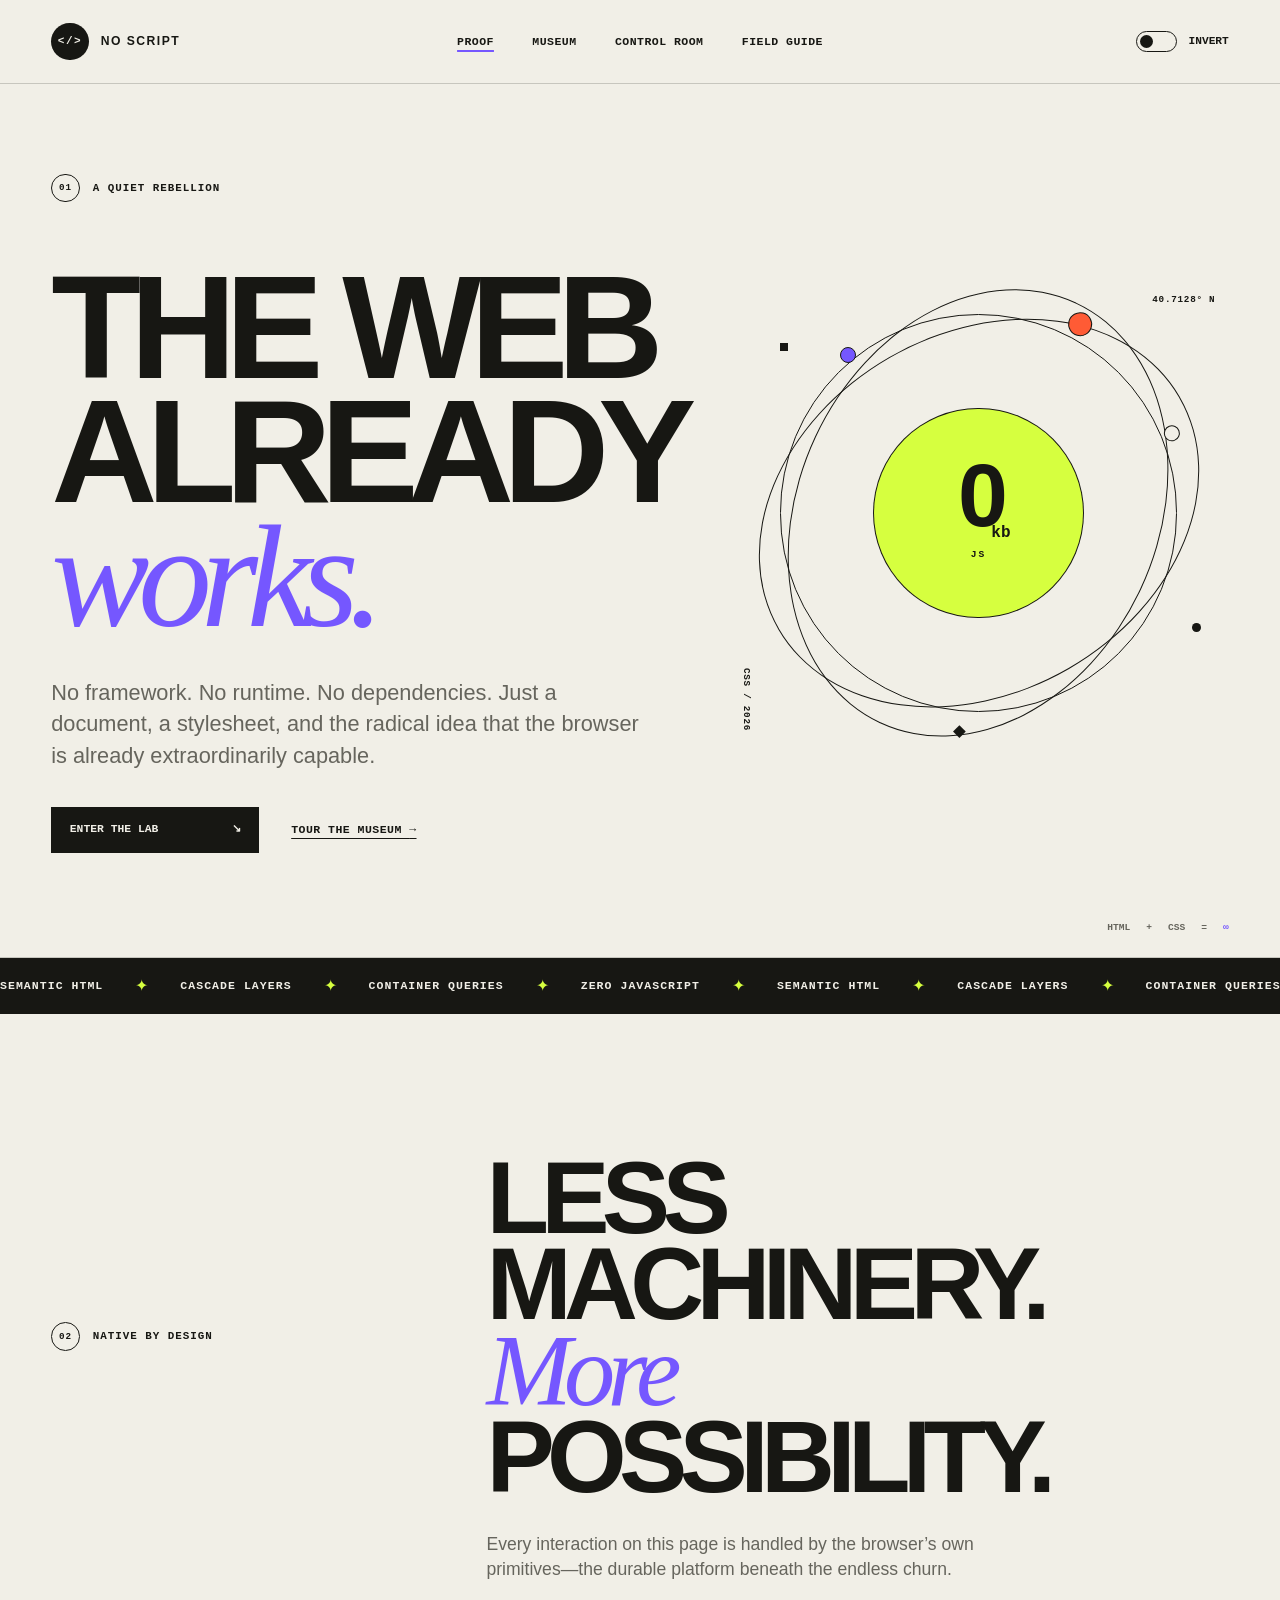
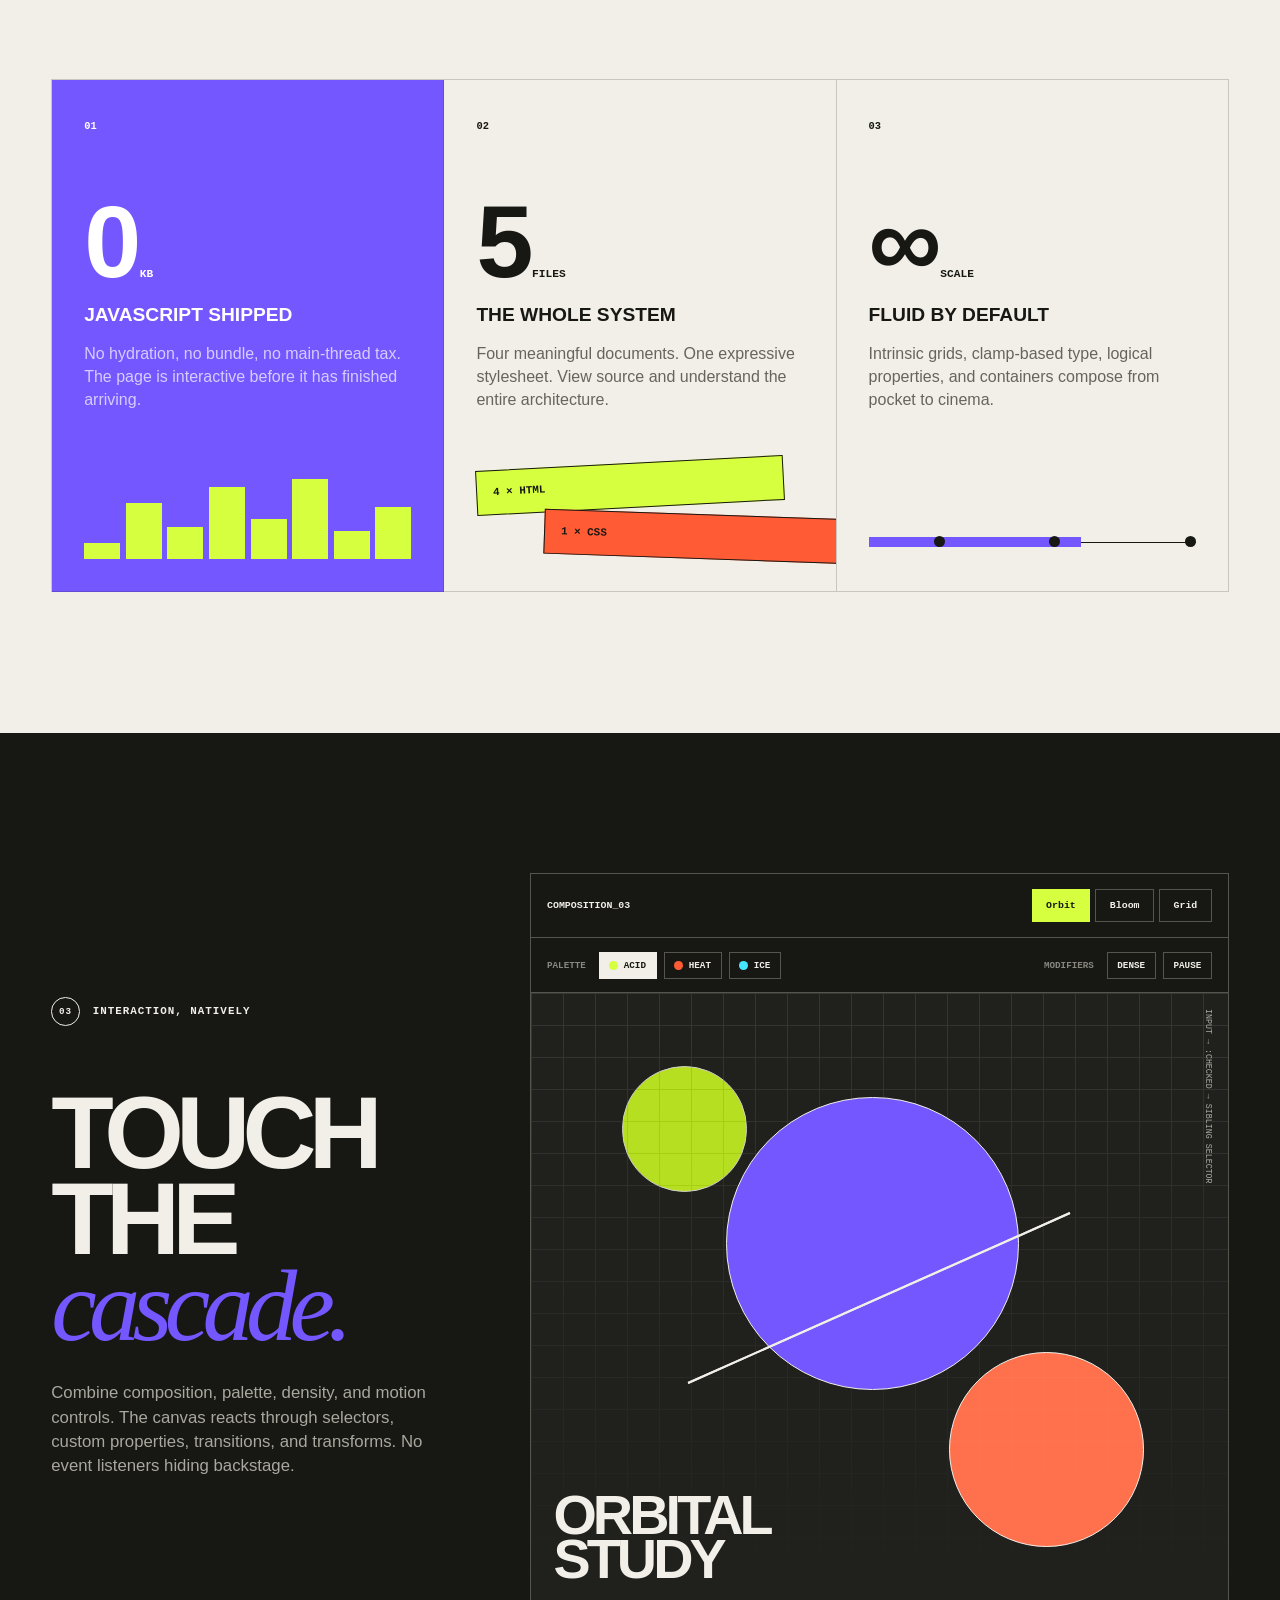
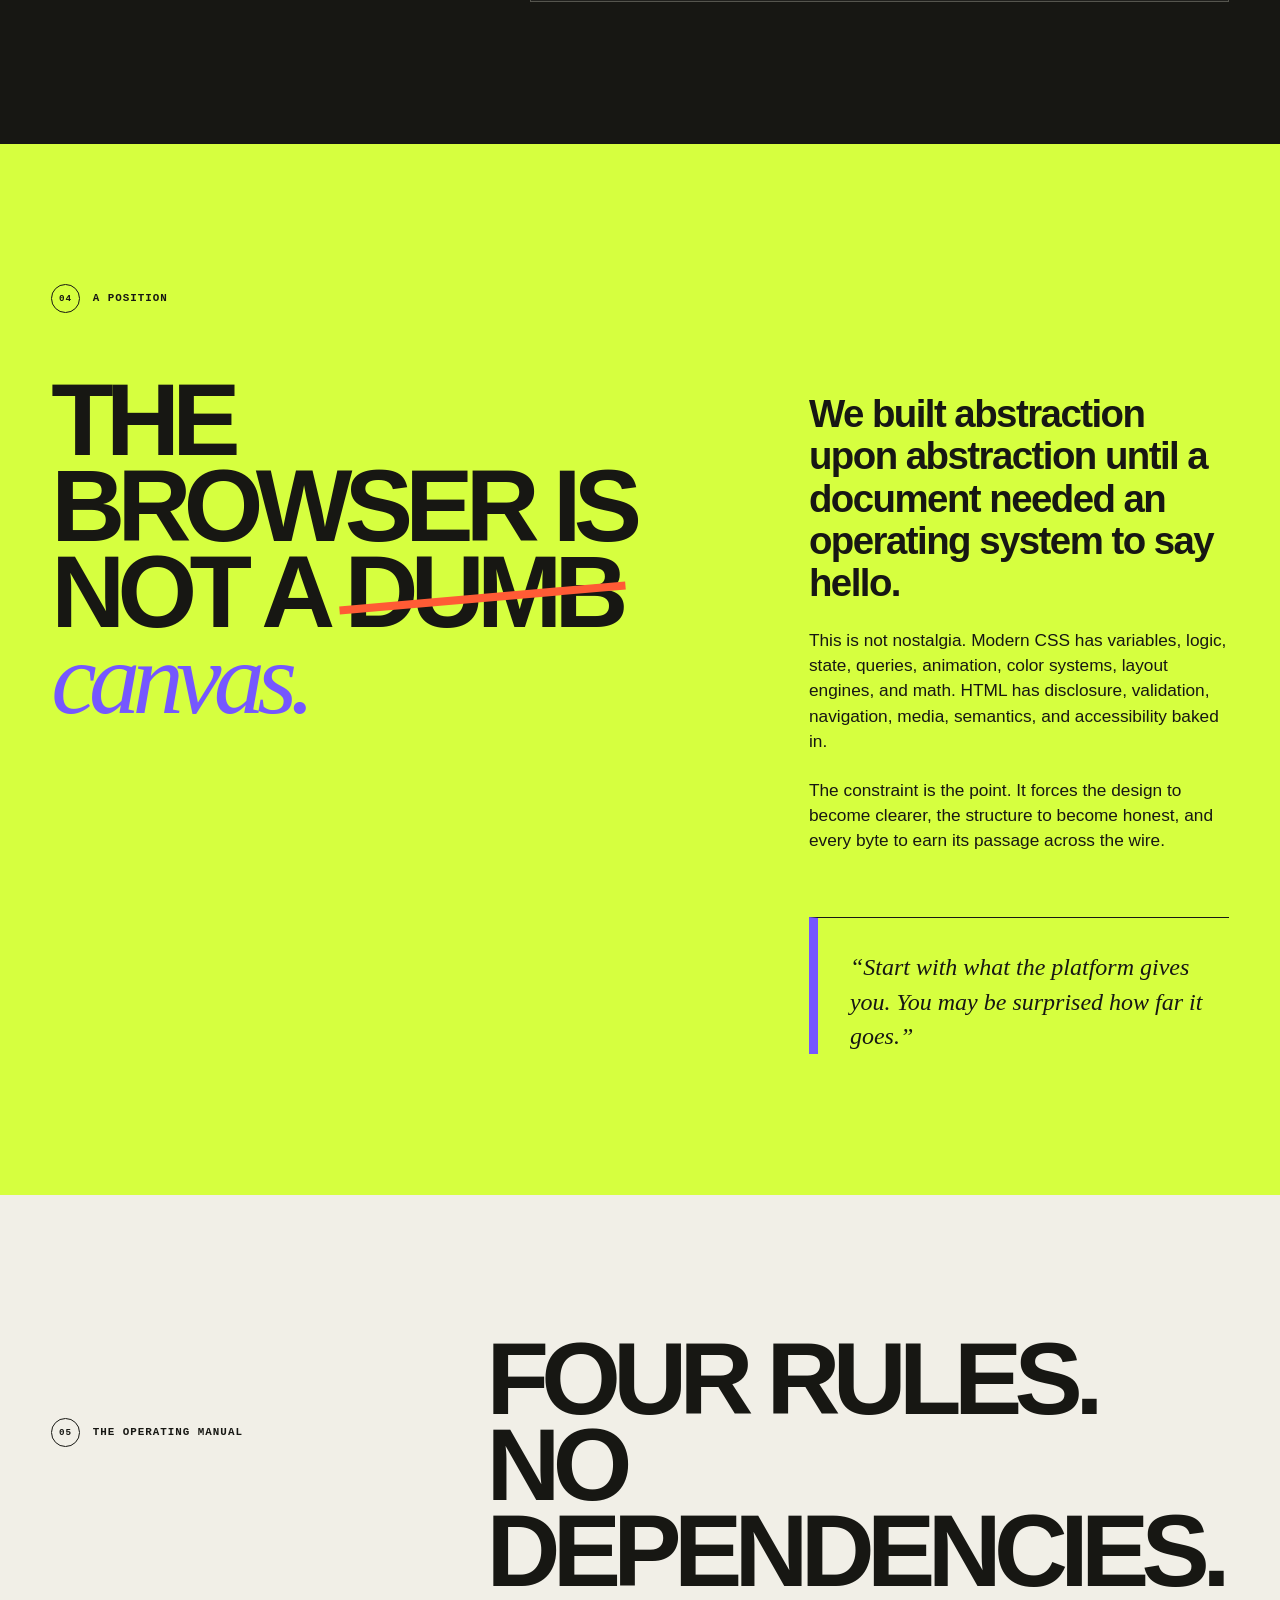
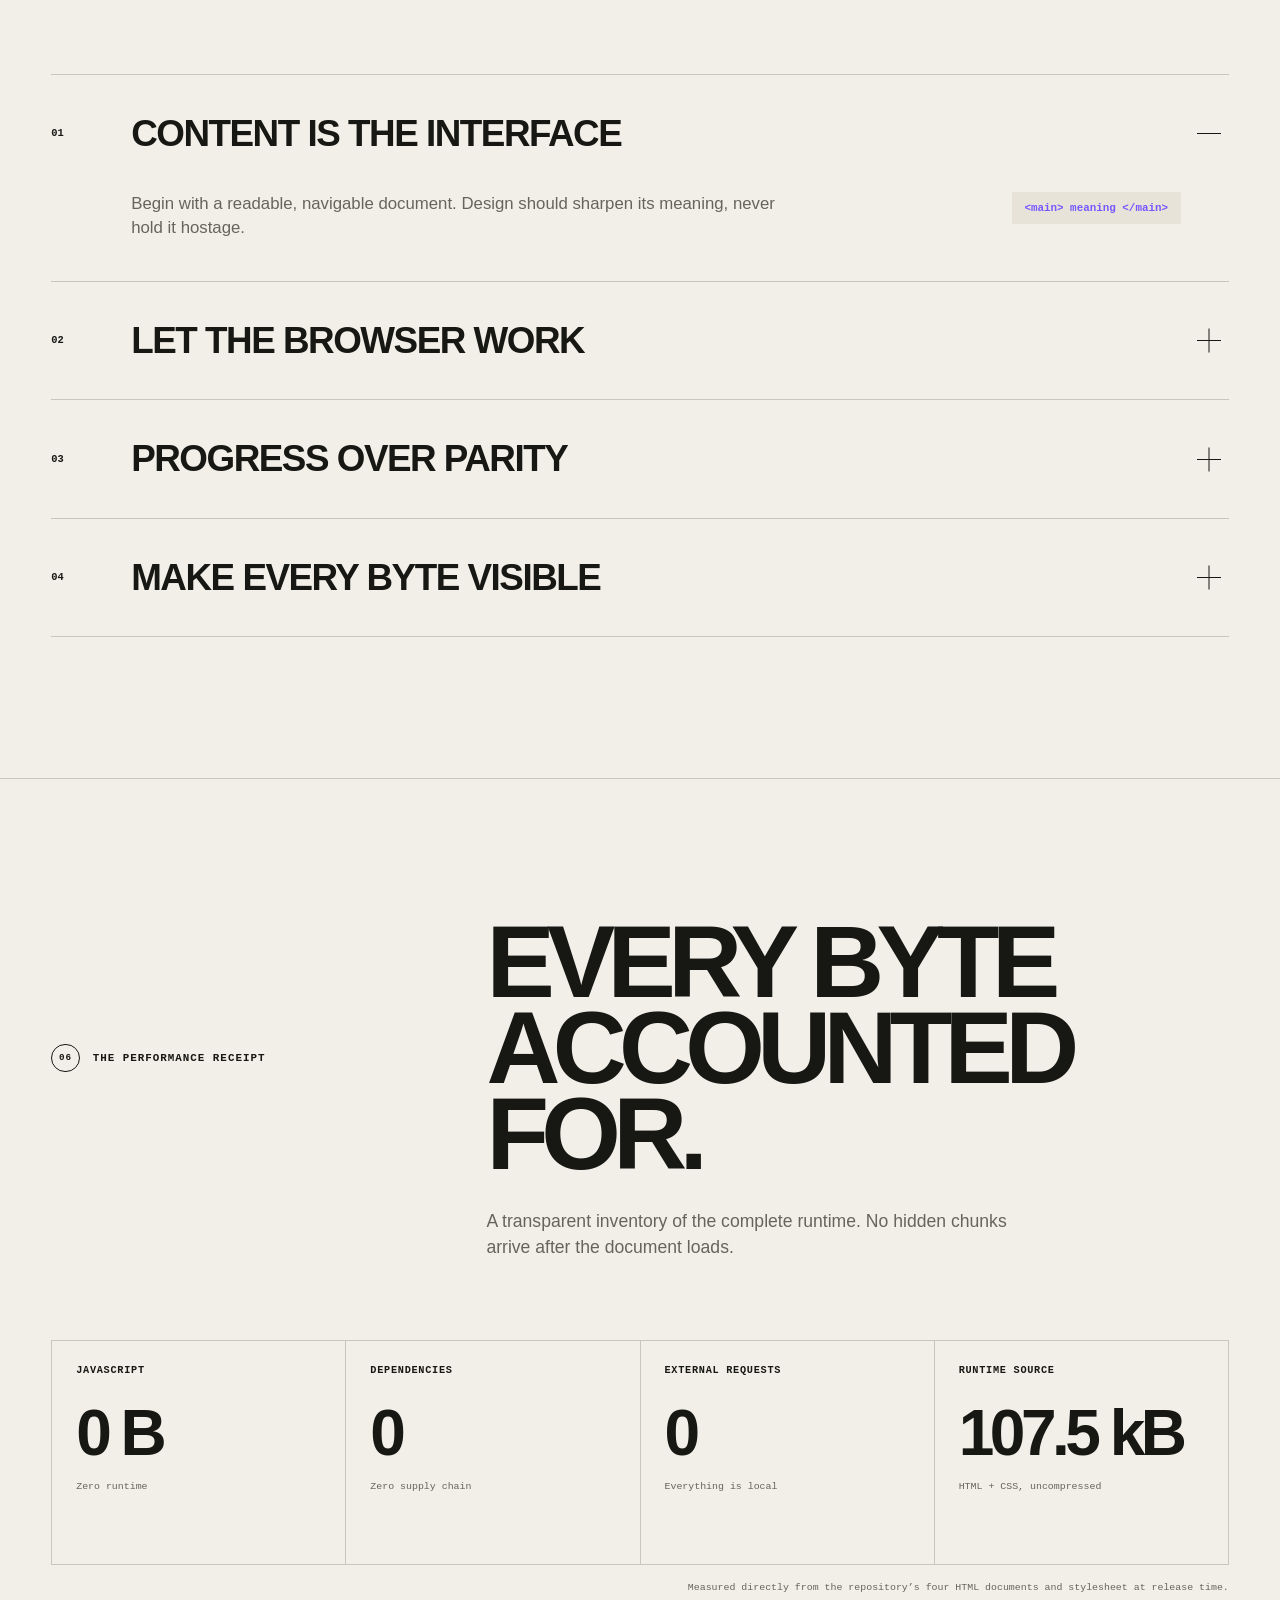
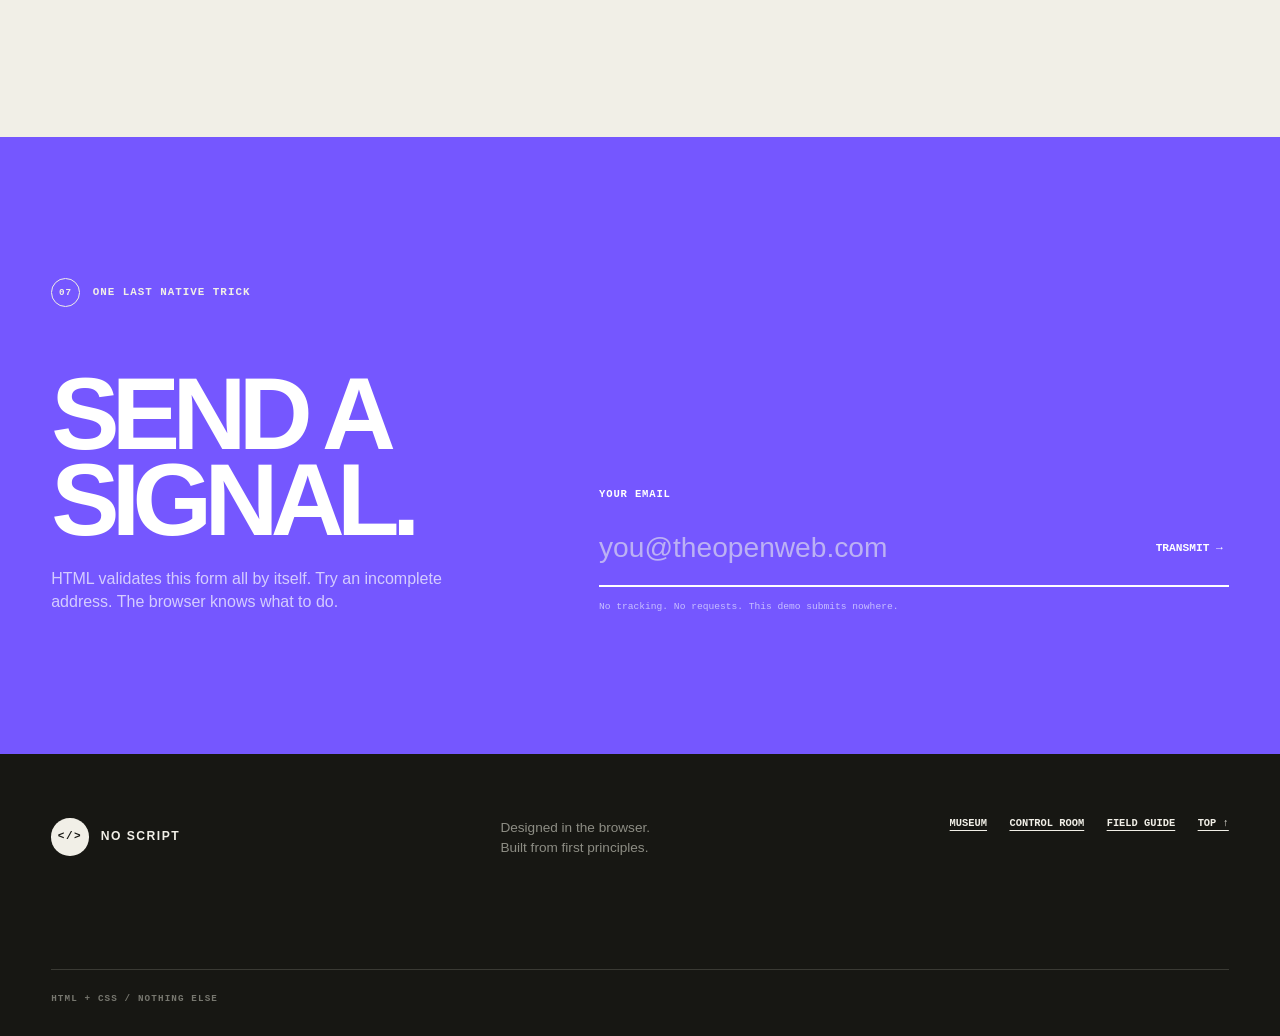
==== commit 14663941: "Add CSS-only control room and reader modes" ====
--- a/index.html
+++ b/index.html
@@ -6,7 +6,7 @@
   <meta name="description" content="A deliberately ambitious website made with nothing but semantic HTML and CSS.">
   <meta name="theme-color" content="#f1efe7">
   <title>NO SCRIPT — The web, before the noise.</title>
-  <link rel="stylesheet" href="styles.css">
+  <link rel="stylesheet" href="styles.css?v=1.1.0">
 </head>
 <body>
   <a class="skip-link" href="#top">Skip to content</a>
@@ -24,8 +24,19 @@
       <nav class="primary-nav" aria-label="Primary navigation">
         <a href="index.html#proof" aria-current="page">Proof</a>
         <a href="museum.html">Museum</a>
+        <a href="control-room.html">Control room</a>
         <a href="principles.html">Field guide</a>
       </nav>
+
+      <details class="mobile-menu">
+        <summary>Menu</summary>
+        <nav aria-label="Mobile navigation">
+          <a href="index.html" aria-current="page">Home</a>
+          <a href="museum.html">Museum</a>
+          <a href="control-room.html">Control room</a>
+          <a href="principles.html">Field guide</a>
+        </nav>
+      </details>
 
       <label class="theme-switch" for="theme-toggle">
         <span class="switch-track" aria-hidden="true"><span></span></span>
@@ -90,10 +101,10 @@
           </article>
           <article class="stat-card">
             <span class="card-number">02</span>
-            <div class="stat-value">4<small>files</small></div>
+            <div class="stat-value">5<small>files</small></div>
             <h3>The whole system</h3>
-            <p>Three meaningful documents. One expressive stylesheet. View source and understand the entire architecture.</p>
-            <div class="file-stack" aria-hidden="true"><span>3 × HTML</span><span>1 × CSS</span></div>
+            <p>Four meaningful documents. One expressive stylesheet. View source and understand the entire architecture.</p>
+            <div class="file-stack" aria-hidden="true"><span>4 × HTML</span><span>1 × CSS</span></div>
           </article>
           <article class="stat-card">
             <span class="card-number">03</span>
@@ -209,9 +220,9 @@
           <div><dt>JavaScript</dt><dd>0 B</dd><small>Zero runtime</small></div>
           <div><dt>Dependencies</dt><dd>0</dd><small>Zero supply chain</small></div>
           <div><dt>External requests</dt><dd>0</dd><small>Everything is local</small></div>
-          <div><dt>Runtime source</dt><dd data-byte-receipt>77.9 kB</dd><small>HTML + CSS, uncompressed</small></div>
+          <div><dt>Runtime source</dt><dd data-byte-receipt>107.5 kB</dd><small>HTML + CSS, uncompressed</small></div>
         </dl>
-        <p class="receipt-note">Measured directly from the repository’s three HTML documents and stylesheet at release time.</p>
+        <p class="receipt-note">Measured directly from the repository’s four HTML documents and stylesheet at release time.</p>
       </section>
 
       <section class="contact section-pad" id="contact" aria-labelledby="contact-title">
@@ -237,7 +248,7 @@
     <footer>
       <a class="wordmark footer-mark" href="index.html"><span class="wordmark-mark" aria-hidden="true">&lt;/&gt;</span><span>NO SCRIPT</span></a>
       <p>Designed in the browser.<br>Built from first principles.</p>
-      <nav class="footer-nav" aria-label="Footer navigation"><a href="museum.html">Museum</a><a href="principles.html">Field guide</a><a href="#top">Top ↑</a></nav>
+      <nav class="footer-nav" aria-label="Footer navigation"><a href="museum.html">Museum</a><a href="control-room.html">Control room</a><a href="principles.html">Field guide</a><a href="#top">Top ↑</a></nav>
       <small>HTML + CSS / NOTHING ELSE</small>
     </footer>
   </div>
--- a/styles.css
+++ b/styles.css
@@ -1,6 +1,12 @@
 @layer reset, tokens, base, components, utilities;
 
 @view-transition { navigation: auto; }
+
+@property --reactor-angle {
+  syntax: "<angle>";
+  inherits: false;
+  initial-value: 0deg;
+}
 
 ::view-transition-old(root) { animation: page-out .28s ease-in both; }
 ::view-transition-new(root) { animation: page-in .45s cubic-bezier(.2,.8,.2,1) both; }
@@ -12,7 +18,7 @@
   *, *::before, *::after { box-sizing: border-box; }
   html { scroll-behavior: smooth; }
   body, h1, h2, h3, p, blockquote, dl, dd, pre { margin: 0; }
-  body { min-width: 320px; }
+  body { min-width: 280px; }
   img, svg { display: block; max-width: 100%; }
   button, input { font: inherit; }
   fieldset { min-inline-size: 0; margin: 0; padding: 0; border: 0; }
@@ -100,6 +106,12 @@
   .primary-nav a { text-decoration: none; }
   .primary-nav a:hover { text-decoration: underline; }
   .primary-nav a[aria-current="page"] { text-decoration: underline; text-decoration-color: var(--violet); text-decoration-thickness: 2px; }
+  .mobile-menu { position: relative; display: none; border: 0; }
+  .mobile-menu summary { display: block; padding: .7rem .8rem; border: 1px solid var(--line); font: 700 .6rem/1 var(--mono); text-transform: uppercase; }
+  .mobile-menu nav { position: absolute; top: calc(100% + .8rem); right: 0; z-index: 40; display: grid; min-width: 13rem; padding: .5rem; border: 1px solid var(--ink); background: var(--paper); box-shadow: .6rem .6rem 0 var(--violet); }
+  .mobile-menu nav a { padding: .85rem; border-bottom: 1px solid var(--line); font: 700 .65rem/1 var(--mono); text-decoration: none; text-transform: uppercase; }
+  .mobile-menu nav a:last-child { border-bottom: 0; }
+  .mobile-menu nav a[aria-current="page"] { background: var(--acid); color: #171713; }
   .theme-switch { justify-self: end; display: flex; align-items: center; gap: .7rem; cursor: pointer; font: 600 .7rem/1 var(--mono); text-transform: uppercase; }
   .switch-track { display: flex; align-items: center; inline-size: 2.6rem; block-size: 1.35rem; padding: .18rem; border: 1px solid var(--ink); border-radius: 2rem; }
   .switch-track span { display: block; inline-size: .82rem; aspect-ratio: 1; border-radius: 50%; background: var(--ink); transition: transform .35s cubic-bezier(.2,.8,.2,1); }
@@ -416,6 +428,18 @@
   .guide-meta { position: absolute; right: var(--pad); bottom: 3rem; display: flex; gap: clamp(1.5rem, 4vw, 4rem); }
   .guide-meta dt { color: #5b5b51; font: 600 .55rem/1 var(--mono); text-transform: uppercase; }
   .guide-meta dd { margin-top: .4rem; font: 700 .65rem/1 var(--mono); text-transform: uppercase; }
+  .reader-controls { display: grid; grid-template-columns: 1.2fr repeat(3, 1fr); gap: 2rem; align-items: end; padding: 2rem var(--pad); border-bottom: 1px solid var(--line); background: var(--paper); }
+  .reader-kicker, .reader-controls legend { display: block; margin-bottom: .8rem; color: var(--muted); font: 600 .55rem/1 var(--mono); letter-spacing: .07em; text-transform: uppercase; }
+  .reader-controls h2 { font-size: clamp(1.3rem, 2.4vw, 2rem); letter-spacing: -.04em; line-height: 1; }
+  .reader-controls fieldset { display: grid; grid-template-columns: 1fr 1fr; }
+  .reader-controls input { position: absolute; opacity: 0; }
+  .reader-controls label { padding: .8rem; border: 1px solid var(--line); cursor: pointer; font: 700 .6rem/1 var(--mono); text-align: center; text-transform: uppercase; }
+  .reader-controls input:checked + label { background: var(--ink); color: var(--paper); }
+  .reader-controls input:focus-visible + label { outline: 3px solid var(--violet); outline-offset: 3px; }
+  .site-shell:has(#type-serif:checked) .guide-prose p, .site-shell:has(#type-serif:checked) .ship-list label { font-family: Georgia, serif; }
+  .site-shell:has(#size-large:checked) .guide-prose p, .site-shell:has(#size-large:checked) .ship-list label { font-size: clamp(1.2rem, 2vw, 1.4rem); }
+  .site-shell:has(#size-large:checked) .guide-prose .chapter-lead { font-size: clamp(1.8rem, 3.5vw, 2.8rem); }
+  .site-shell:has(#measure-wide:checked) .guide-prose p, .site-shell:has(#measure-wide:checked) .ship-list, .site-shell:has(#measure-wide:checked) .guide-code { max-width: 56rem; }
   .field-guide { display: grid; grid-template-columns: minmax(15rem, .5fr) minmax(0, 1.5fr); max-width: var(--max); margin-inline: auto; padding-inline: var(--pad); }
   .guide-toc { align-self: start; position: sticky; top: 2rem; padding: 5rem 3rem 5rem 0; }
   .guide-toc strong { font: 700 .65rem/1 var(--mono); text-transform: uppercase; }
@@ -433,7 +457,7 @@
   .comparison div { padding: 1.5rem; border-right: 1px solid var(--line); border-bottom: 1px solid var(--line); }
   .comparison span { display: block; margin-bottom: 1.5rem; color: var(--orange); font: 700 .55rem/1 var(--mono); }
   .comparison div:last-child span { color: var(--violet); }
-  .comparison code { overflow-wrap: anywhere; font-size: .68rem; }
+  .comparison code { display: block; max-width: 100%; overflow-wrap: anywhere; word-break: break-all; white-space: normal; font-size: .68rem; }
   .field-note { max-width: 42rem; margin-top: 4rem; border: 1px solid var(--line); }
   .field-note summary { display: block; padding: 1rem; background: var(--paper-2); font: 700 .6rem/1 var(--mono); text-transform: uppercase; }
   .field-note p { margin: 0; padding: 1.5rem; }
@@ -451,12 +475,126 @@
   .guide-exit { background: var(--violet); color: #f1efe7; }
   .guide-exit h2 { max-width: 9ch; color: #f1efe7; }
   .guide-exit .button { margin-top: 3rem; border-color: #f1efe7; color: #f1efe7; }
+
+  /* Control room */
+  .control-hero { display: grid; grid-template-columns: 1.15fr .85fr; gap: clamp(3rem, 8vw, 8rem); align-items: center; min-height: calc(100svh - 5.25rem); padding: clamp(5rem, 8vw, 8rem) var(--pad); background: #171713; color: #f1efe7; }
+  .control-hero h1 { max-width: 9ch; font-size: clamp(4rem, 10vw, 10rem); }
+  .control-hero .lede { color: #aaa99f; }
+  .control-button { border-color: #f1efe7; color: #f1efe7; }
+  .system-console { position: relative; min-height: 34rem; padding: 1.5rem; border: 1px solid #515149; background: #20201c; overflow: hidden; }
+  .system-console > header { display: flex; justify-content: space-between; padding-bottom: 1rem; border-bottom: 1px solid #515149; font: 700 .6rem/1 var(--mono); }
+  .system-console > header strong { color: var(--acid); }
+  .console-radar { position: relative; display: grid; place-items: center; width: min(18rem, 70%); aspect-ratio: 1; margin: 3rem auto; border: 1px solid #56564e; border-radius: 50%; background: repeating-radial-gradient(circle, transparent 0 2.3rem, #393934 2.35rem 2.4rem); }
+  .console-radar::before, .console-radar::after { content: ""; position: absolute; background: #56564e; }
+  .console-radar::before { width: 100%; height: 1px; } .console-radar::after { width: 1px; height: 100%; }
+  .console-radar i { position: absolute; inset: 0; border-top: 1px solid var(--acid); border-radius: 50%; animation: spin 4s linear infinite; }
+  .console-radar i::after { content: ""; position: absolute; top: 13%; right: 17%; width: .55rem; aspect-ratio: 1; border-radius: 50%; background: var(--acid); box-shadow: 0 0 1rem var(--acid); }
+  .console-radar span { width: 10%; aspect-ratio: 1; border-radius: 50%; background: var(--violet); }
+  .system-console dl { display: grid; grid-template-columns: repeat(3, 1fr); border-top: 1px solid #515149; border-left: 1px solid #515149; }
+  .system-console dl div { padding: .8rem; border-right: 1px solid #515149; border-bottom: 1px solid #515149; }
+  .system-console dt, .system-console > label { color: #898980; font: .52rem/1 var(--mono); text-transform: uppercase; }
+  .system-console dd { margin-top: .5rem; font: 700 .68rem/1 var(--mono); text-transform: uppercase; }
+  .system-console > label { display: grid; grid-template-columns: 1fr 1.4fr; align-items: center; gap: 1rem; margin-top: 1rem; }
+  .system-console meter { width: 100%; height: .65rem; accent-color: var(--acid); }
+
+  .support-section { background: var(--paper); }
+  .support-grid { display: grid; grid-template-columns: repeat(3, 1fr); margin-top: 4rem; border-top: 1px solid var(--line); border-left: 1px solid var(--line); }
+  .support-card { position: relative; min-height: 15rem; padding: 1.5rem; border-right: 1px solid var(--line); border-bottom: 1px solid var(--line); }
+  .support-card > span { display: block; color: var(--muted); font: 600 .58rem/1 var(--mono); text-transform: uppercase; }
+  .support-card code { display: block; margin-top: 2.3rem; color: var(--ink); font-size: clamp(1.4rem, 3vw, 2.5rem); font-weight: 800; letter-spacing: -.05em; }
+  .support-card p { position: absolute; left: 1.5rem; bottom: 1.5rem; padding: .5rem .65rem; background: var(--orange); color: #171713; font: 800 .56rem/1 var(--mono); text-transform: uppercase; }
+  .support-card .support-yes { display: none; background: var(--acid); }
+  @supports selector(:has(*)) { .support-has .support-fallback { display: none; } .support-has .support-yes { display: block; } }
+  @supports (container-type: inline-size) { .support-container .support-fallback { display: none; } .support-container .support-yes { display: block; } }
+  @supports (position-anchor: --probe) { .support-anchor .support-fallback { display: none; } .support-anchor .support-yes { display: block; } }
+  @supports (animation-timeline: scroll()) { .support-timeline .support-fallback { display: none; } .support-timeline .support-yes { display: block; } }
+  @supports selector(&) { .support-nesting .support-fallback { display: none; } .support-nesting .support-yes { display: block; } }
+  @supports (color: color-mix(in srgb, red, blue)) { .support-color .support-fallback { display: none; } .support-color .support-yes { display: block; } }
+
+  .logic-section { display: grid; grid-template-columns: .7fr 1.3fr; gap: clamp(3rem, 8vw, 8rem); background: #171713; color: #f1efe7; }
+  .logic-copy { align-self: center; }
+  .logic-copy h2 { color: #f1efe7; }
+  .logic-copy > p:last-of-type { max-width: 31rem; margin-top: 2rem; color: #aaa99f; }
+  .logic-board { position: relative; display: grid; grid-template-columns: repeat(6, 1fr); gap: 1rem; align-content: center; min-height: 40rem; padding: clamp(1.2rem, 4vw, 3rem); border: 1px solid #56564f; background: radial-gradient(circle at center, #3c3c35 0 1px, transparent 1px); background-size: 1rem 1rem; overflow: hidden; }
+  .logic-board > legend { position: absolute; width: 1px; height: 1px; overflow: hidden; clip-path: inset(50%); }
+  .logic-board > input { position: absolute; opacity: 0; }
+  .logic-input { z-index: 2; display: flex; justify-content: space-between; align-items: center; padding: 1rem; border: 1px solid #686860; background: #22221e; cursor: pointer; font: 700 .62rem/1 var(--mono); text-transform: uppercase; }
+  .input-a { grid-column: 1 / 4; } .input-b { grid-column: 4 / 7; }
+  .logic-input i { display: grid; place-items: center; width: 2rem; aspect-ratio: 1; border-radius: 50%; background: #33332d; color: #85857c; font-style: normal; }
+  .logic-input b:last-child { display: none; }
+  #logic-a:checked + .input-a, #logic-b:checked + .input-b { border-color: var(--acid); background: var(--acid); color: #171713; }
+  #logic-a:checked + .input-a i, #logic-b:checked + .input-b i { background: #171713; color: var(--acid); }
+  #logic-a:checked + .input-a b:first-child, #logic-b:checked + .input-b b:first-child { display: none; }
+  #logic-a:checked + .input-a b:last-child, #logic-b:checked + .input-b b:last-child { display: block; }
+  #logic-a:focus-visible + .input-a, #logic-b:focus-visible + .input-b { outline: 3px solid var(--violet); outline-offset: 3px; }
+  .wire { grid-column: 1 / -1; height: 4rem; border-inline: 1px solid #55554e; border-bottom: 1px solid #55554e; }
+  .wire-b { display: none; }
+  .gate { --gate-color: #484841; position: relative; grid-column: span 2; display: grid; place-items: center; min-height: 12rem; padding: 1rem; border: 1px solid #606059; background: #242420; text-align: center; transition: background .35s, color .35s, transform .35s; }
+  .gate > span { align-self: start; justify-self: start; font: 700 .58rem/1 var(--mono); }
+  .gate output { display: grid; place-items: center; width: 4.5rem; aspect-ratio: 1; border: 1px solid #5a5a52; border-radius: 50%; font: 800 2.2rem/1 var(--mono); }
+  .gate output b:last-child { display: none; }
+  .gate small { align-self: end; color: #77776f; font: .55rem/1 var(--mono); }
+  .logic-board:has(#logic-a:checked):has(#logic-b:checked) .gate-and,
+  .logic-board:has(#logic-a:checked) .gate-or,
+  .logic-board:has(#logic-b:checked) .gate-or,
+  .logic-board:has(#logic-a:checked):not(:has(#logic-b:checked)) .gate-xor,
+  .logic-board:has(#logic-b:checked):not(:has(#logic-a:checked)) .gate-xor { background: var(--acid); color: #171713; transform: translateY(-.4rem); box-shadow: 0 .4rem 0 var(--violet); }
+  .logic-board:has(#logic-a:checked):has(#logic-b:checked) .gate-and output b:first-child,
+  .logic-board:has(#logic-a:checked) .gate-or output b:first-child,
+  .logic-board:has(#logic-b:checked) .gate-or output b:first-child,
+  .logic-board:has(#logic-a:checked):not(:has(#logic-b:checked)) .gate-xor output b:first-child,
+  .logic-board:has(#logic-b:checked):not(:has(#logic-a:checked)) .gate-xor output b:first-child { display: none; }
+  .logic-board:has(#logic-a:checked):has(#logic-b:checked) .gate-and output b:last-child,
+  .logic-board:has(#logic-a:checked) .gate-or output b:last-child,
+  .logic-board:has(#logic-b:checked) .gate-or output b:last-child,
+  .logic-board:has(#logic-a:checked):not(:has(#logic-b:checked)) .gate-xor output b:last-child,
+  .logic-board:has(#logic-b:checked):not(:has(#logic-a:checked)) .gate-xor output b:last-child { display: block; }
+  .logic-caption { grid-column: 1 / -1; margin-top: 1rem; color: #7d7d74; font: .52rem/1 var(--mono); text-align: center; }
+
+  .reactor-section { display: grid; grid-template-columns: .75fr 1.25fr; gap: clamp(3rem, 8vw, 8rem); }
+  .reactor-copy { align-self: center; }
+  .reactor-copy > p:last-of-type { max-width: 31rem; margin-top: 2rem; }
+  .reactor-panel { position: relative; border: 1px solid var(--line); }
+  .reactor-panel > legend, .reactor-panel > input { position: absolute; opacity: 0; pointer-events: none; }
+  .reactor-toolbar { display: flex; justify-content: space-between; gap: 1rem; padding: 1rem; border-bottom: 1px solid var(--line); }
+  .reactor-toolbar > div { display: flex; }
+  .reactor-toolbar label { padding: .7rem .85rem; border: 1px solid var(--line); cursor: pointer; font: 700 .58rem/1 var(--mono); text-transform: uppercase; }
+  #speed-slow:checked ~ .reactor-toolbar label[for="speed-slow"], #speed-fast:checked ~ .reactor-toolbar label[for="speed-fast"], #reactor-reverse:checked ~ .reactor-toolbar label[for="reactor-reverse"], #reactor-pause:checked ~ .reactor-toolbar label[for="reactor-pause"] { background: var(--ink); color: var(--paper); }
+  #speed-slow:focus-visible ~ .reactor-toolbar label[for="speed-slow"], #speed-fast:focus-visible ~ .reactor-toolbar label[for="speed-fast"], #reactor-reverse:focus-visible ~ .reactor-toolbar label[for="reactor-reverse"], #reactor-pause:focus-visible ~ .reactor-toolbar label[for="reactor-pause"] { outline: 3px solid var(--violet); outline-offset: 3px; }
+  .reactor-stage { position: relative; display: grid; place-items: center; min-height: 38rem; overflow: hidden; background: var(--paper-2); }
+  .reactor-core { position: relative; display: grid; place-items: center; width: min(25rem, 65%); aspect-ratio: 1; border-radius: 50%; background: conic-gradient(from var(--reactor-angle), var(--violet), var(--acid), var(--orange), var(--violet)); animation: reactor-turn 12s linear infinite; }
+  .reactor-core::before { content: ""; position: absolute; inset: 14%; border-radius: 50%; background: var(--paper-2); }
+  .reactor-core i { position: absolute; inset: -11%; border: 1px solid var(--ink); border-radius: 50%; animation: spin 20s linear infinite reverse; }
+  .reactor-core span { z-index: 2; font: 900 clamp(2rem, 6vw, 5rem)/1 var(--mono); letter-spacing: -.1em; }
+  @keyframes reactor-turn { to { --reactor-angle: 360deg; } }
+  #speed-fast:checked ~ .reactor-stage .reactor-core { animation-duration: 2.5s; }
+  #reactor-reverse:checked ~ .reactor-stage .reactor-core { animation-direction: reverse; }
+  #reactor-pause:checked ~ .reactor-stage * { animation-play-state: paused; }
+  .reactor-readout { position: absolute; right: 1rem; bottom: 1rem; font: 600 .52rem/1.5 var(--mono); text-align: right; }
+
+  .protocol-section { background: var(--violet); color: #f1efe7; overflow: hidden; }
+  .protocol-section > header { display: grid; grid-template-columns: .6fr 1.4fr; }
+  .protocol-section > header .eyebrow { grid-row: 1 / 3; }
+  .protocol-section h2 { max-width: 10ch; color: #f1efe7; }
+  .protocol-section > header > p:last-child { max-width: 32rem; margin-top: 2rem; color: #d1caff; }
+  .protocol-track { display: grid; grid-auto-flow: column; grid-auto-columns: min(34rem, 82vw); gap: 1rem; margin-top: 5rem; padding-bottom: 1.5rem; overflow-x: auto; overscroll-behavior-inline: contain; scroll-snap-type: inline mandatory; scrollbar-color: var(--acid) #4e37c8; }
+  .protocol-track article { scroll-snap-align: start; display: flex; flex-direction: column; min-height: 27rem; padding: 2rem; background: #171713; color: #f1efe7; }
+  .protocol-track span { font: 700 .58rem/1 var(--mono); color: var(--acid); }
+  .protocol-track strong { max-width: 11ch; margin-top: auto; font-size: clamp(2rem, 4vw, 3.8rem); letter-spacing: -.055em; line-height: .93; text-transform: uppercase; }
+  .protocol-track p { max-width: 27rem; margin-top: 1.5rem; color: #98988f; }
+  .swipe-note { margin-top: 1rem; color: #d1caff; font: .55rem/1 var(--mono); text-align: right; }
+  .control-exit { background: var(--acid); color: #171713; }
+  .control-exit .eyebrow { color: #171713; }
+  .control-exit h2 { max-width: 12ch; color: #171713; }
+  .control-exit h2 em { color: var(--violet); }
+  .control-exit > div { display: flex; align-items: center; gap: 2rem; margin-top: 3rem; }
 }
 
 @layer utilities {
   @media (max-width: 900px) {
-    .site-header { grid-template-columns: 1fr auto; }
+    .site-header { grid-template-columns: 1fr auto auto; gap: .8rem; }
     .primary-nav { display: none; }
+    .mobile-menu { display: block; justify-self: end; }
     .hero { grid-template-columns: 1fr; padding-top: 4rem; }
     .hero-art { position: absolute; z-index: -1; right: -8rem; bottom: 3rem; width: 30rem; opacity: .35; }
     .hero-copy { align-self: start; }
@@ -481,10 +619,19 @@
     .guide-toc nav { grid-template-columns: 1fr 1fr; }
     .guide-toc a { padding-right: 1rem; }
     .guide-prose { border-left: 0; }
+    .reader-controls { grid-template-columns: 1fr 1fr; }
+    .control-hero { grid-template-columns: 1fr; }
+    .system-console { width: min(42rem, 100%); }
+    .support-grid { grid-template-columns: 1fr 1fr; }
+    .logic-section, .reactor-section { grid-template-columns: 1fr; }
+    .logic-board, .reactor-panel { width: min(48rem, 100%); }
+    .protocol-section > header { grid-template-columns: 1fr; }
+    .protocol-section > header .eyebrow { grid-row: auto; }
   }
 
   @media (max-width: 560px) {
     .site-header { min-height: 4.5rem; }
+    .mobile-menu summary { padding: .6rem; }
     .switch-label { position: absolute; inline-size: 1px; block-size: 1px; overflow: hidden; }
     .hero { min-height: calc(100svh - 4.5rem); padding-bottom: 5rem; }
     h1 { font-size: clamp(3.5rem, 20vw, 6rem); }
@@ -532,6 +679,25 @@
     .guide-prose > section { min-height: auto; padding-block: 6rem; }
     .chapter-number { margin-bottom: 3rem; }
     .comparison { grid-template-columns: 1fr; }
+    .reader-controls { grid-template-columns: 1fr; gap: 1.4rem; }
+    .reader-controls > div { margin-bottom: .5rem; }
+    .control-hero { min-height: auto; padding-block: 6rem; }
+    .control-hero h1 { font-size: clamp(3.3rem, 18vw, 6rem); }
+    .system-console { min-height: 30rem; padding: 1rem; }
+    .system-console dl { grid-template-columns: 1fr; }
+    .console-radar { margin-block: 2rem; }
+    .support-grid { grid-template-columns: 1fr; }
+    .support-card { min-height: 12rem; }
+    .logic-board { min-height: 35rem; gap: .6rem; padding: .8rem; }
+    .logic-input { grid-column: 1 / -1; }
+    .gate { min-height: 10rem; }
+    .reactor-toolbar { flex-direction: column; }
+    .reactor-toolbar > div { width: 100%; }
+    .reactor-toolbar label { flex: 1; text-align: center; }
+    .reactor-stage { min-height: 30rem; }
+    .reactor-core { width: 67%; }
+    .protocol-track { grid-auto-columns: 88vw; }
+    .control-exit > div { align-items: flex-start; flex-direction: column; }
   }
 
   @media (prefers-reduced-motion: reduce) {
@@ -547,7 +713,7 @@
     @page { margin: 1.6cm; }
     *, *::before, *::after { animation: none !important; transition: none !important; box-shadow: none !important; }
     html, body, .site-shell { background: white !important; color: black !important; }
-    .site-header, .scroll-meter, .theme-toggle, .skip-link, .guide-toc, .guide-exit, footer, .hero-stamp { display: none !important; }
+    .site-header, .scroll-meter, .theme-toggle, .skip-link, .guide-toc, .guide-exit, .reader-controls, footer, .hero-stamp { display: none !important; }
     .guide-hero { min-height: 0; padding: 0 0 1cm; border-bottom: 2px solid black; background: white !important; color: black !important; }
     .guide-hero h1 { font-size: 42pt; }
     .guide-hero .lede, .guide-hero .eyebrow, .guide-meta dt { color: black !important; }
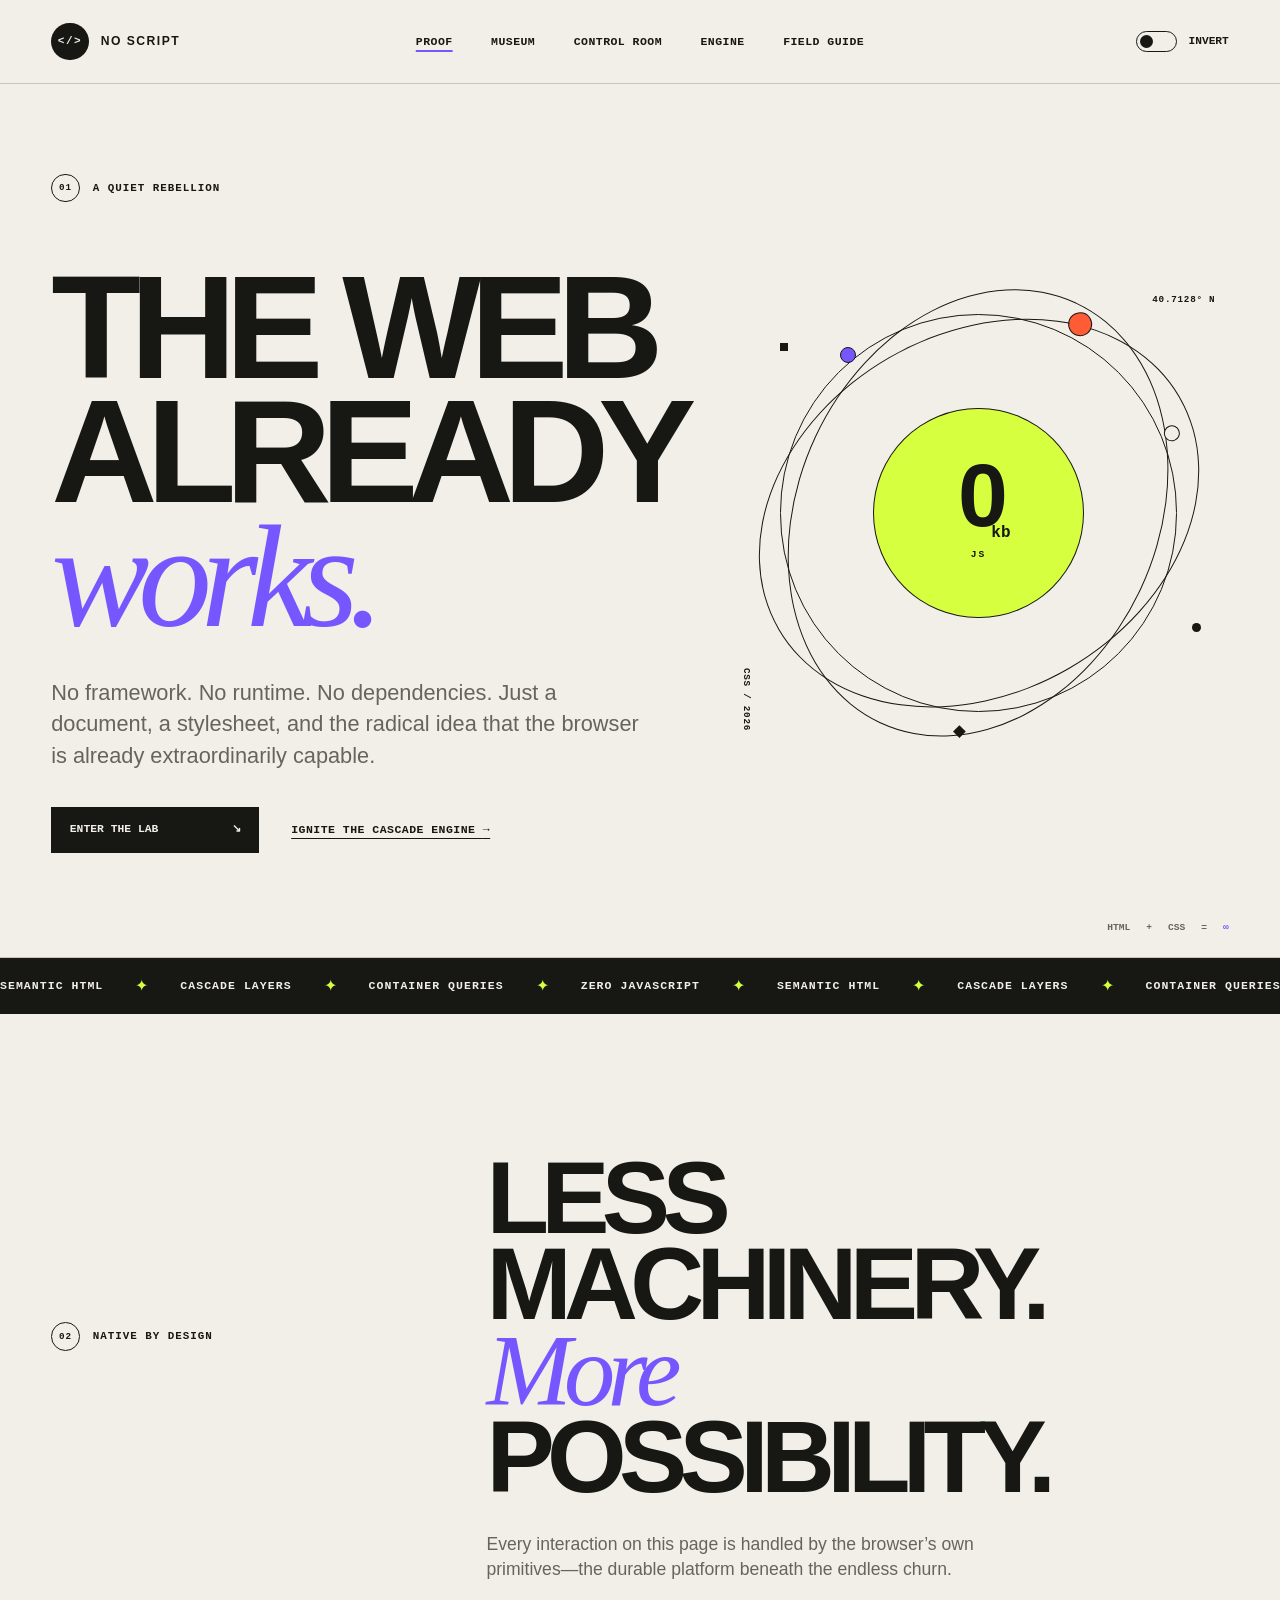
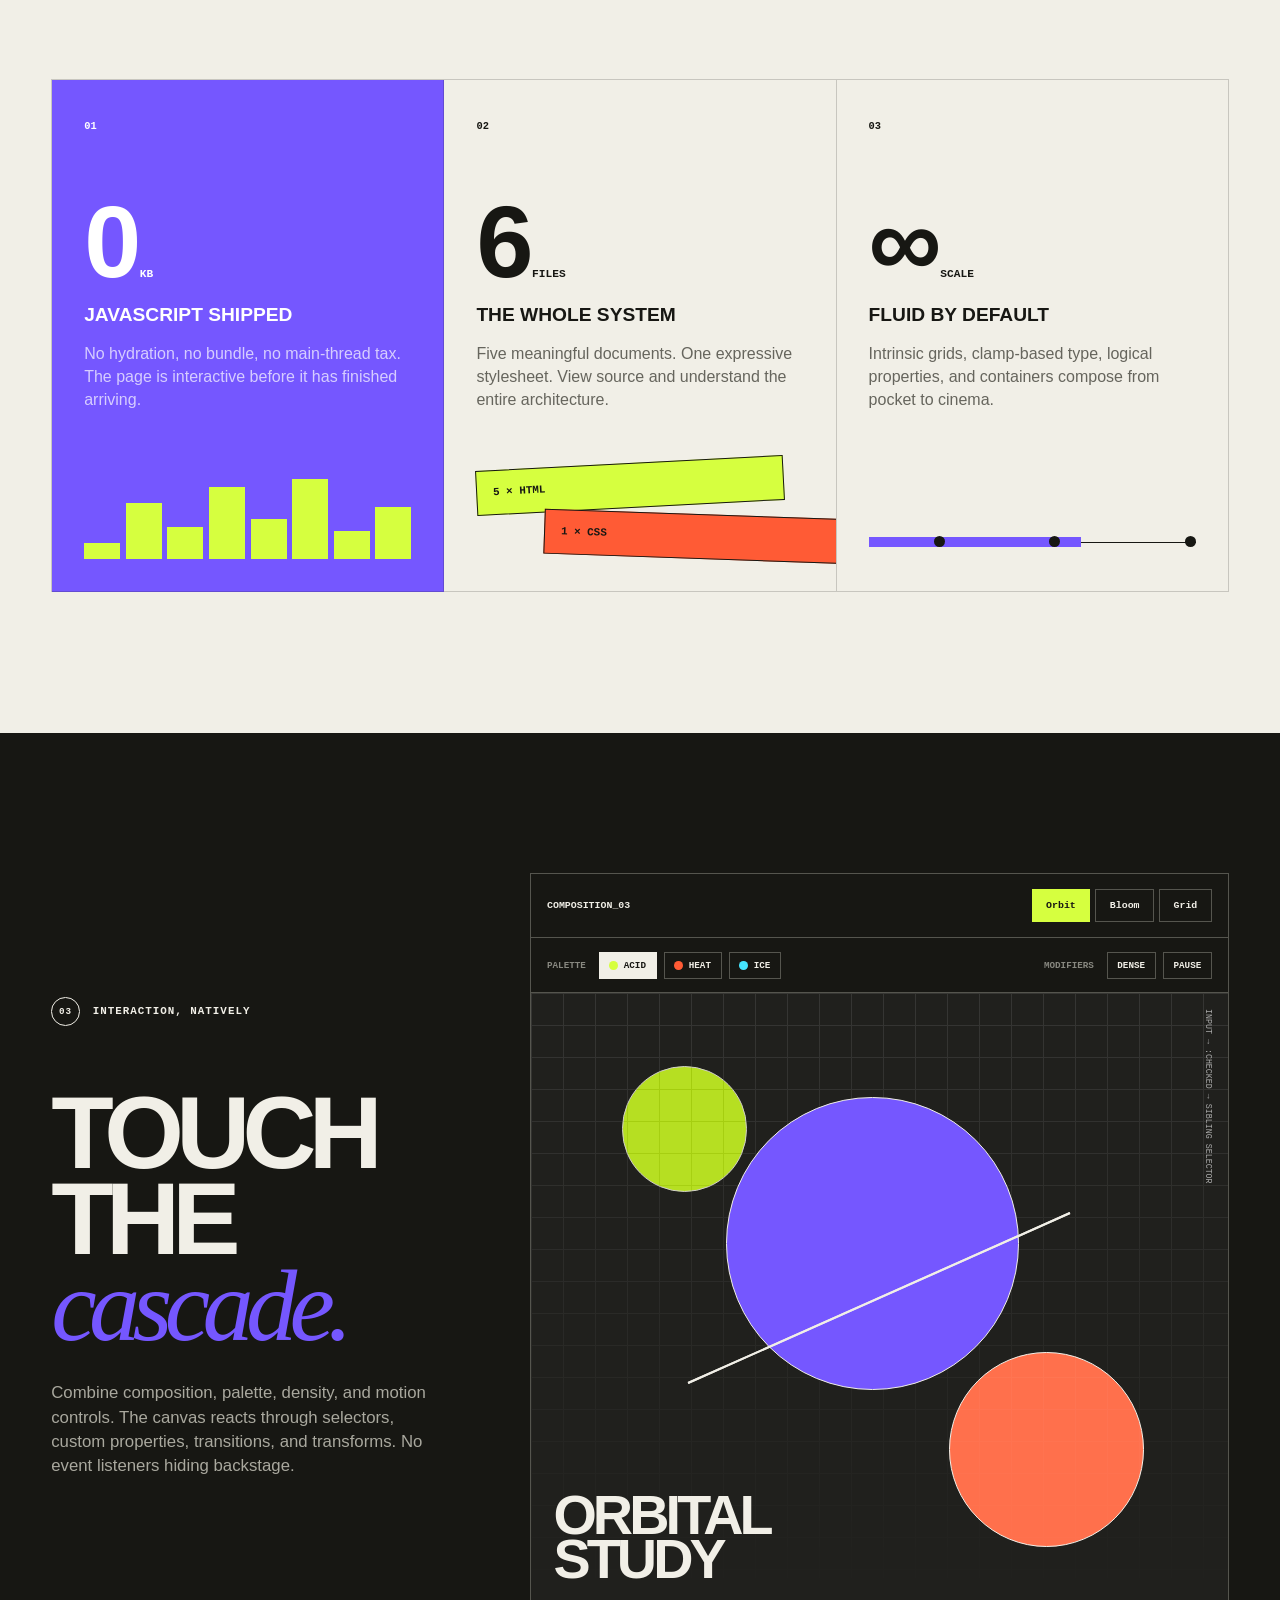
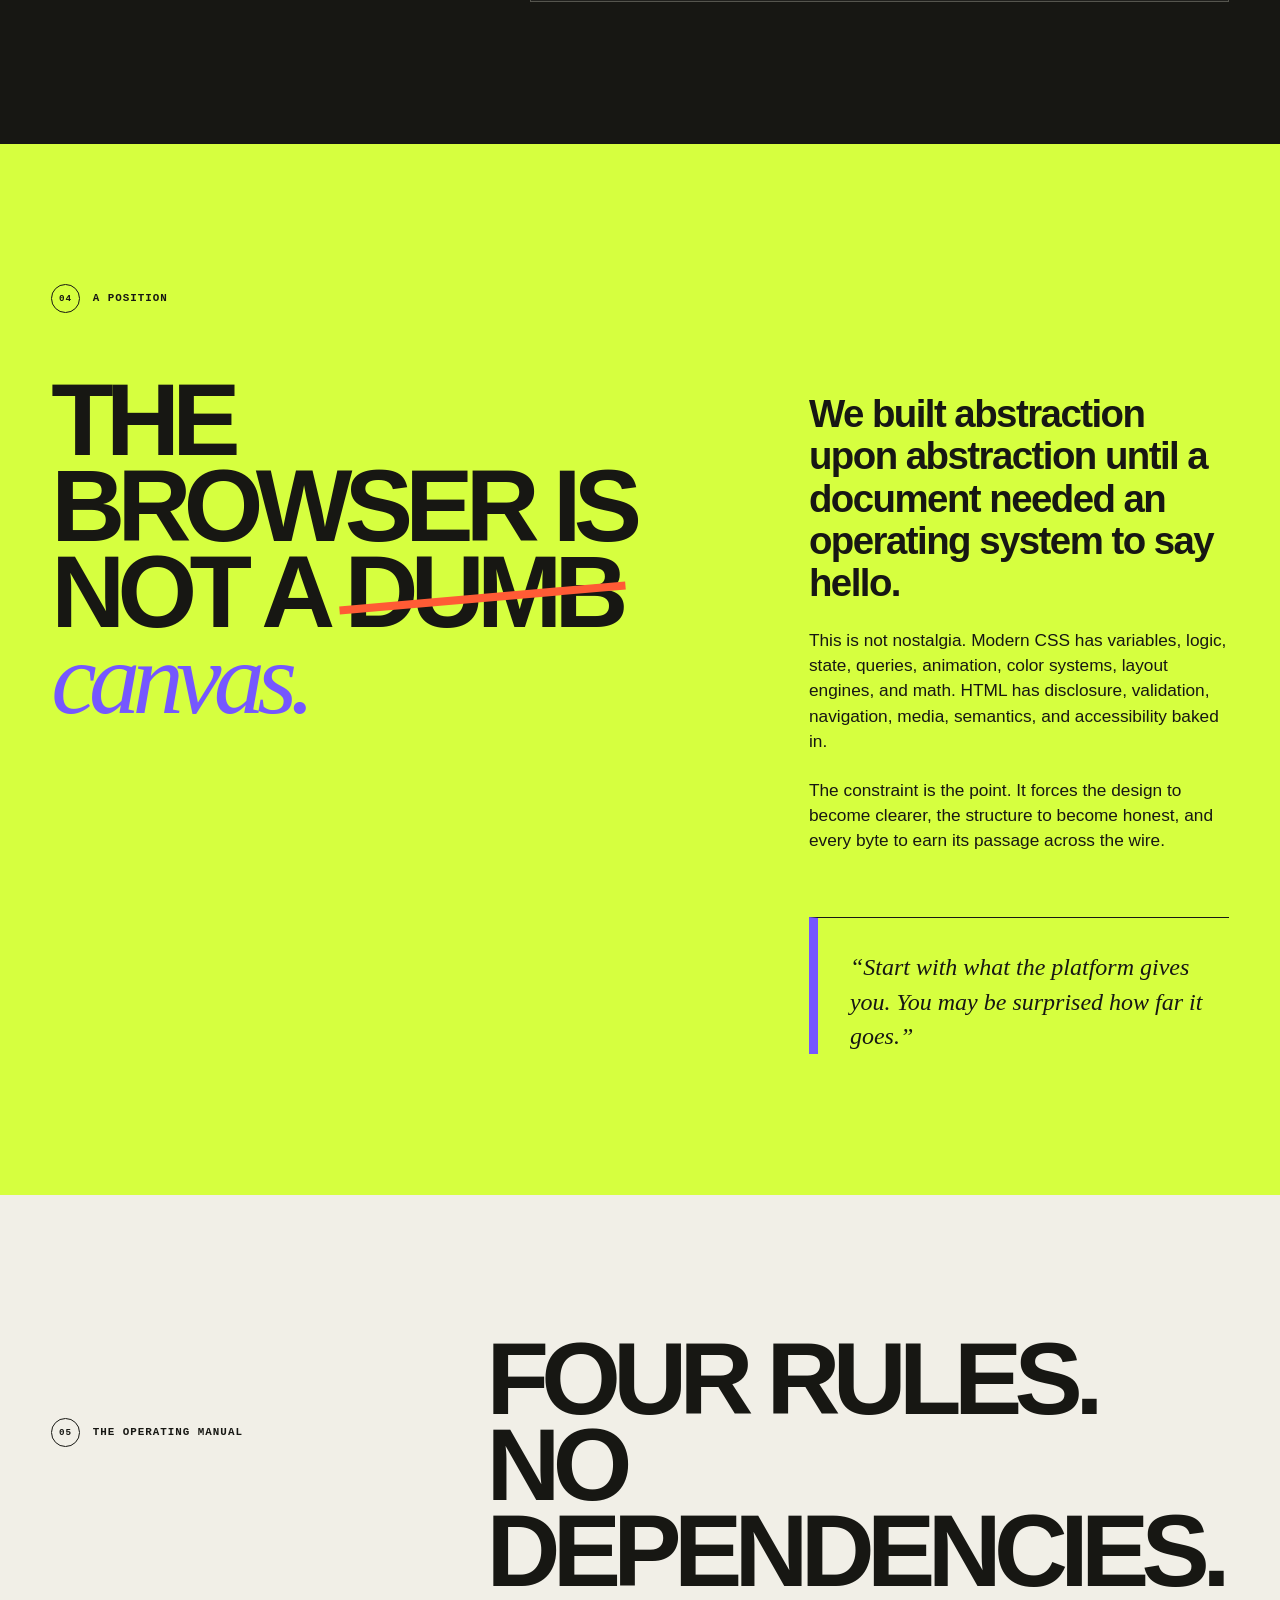
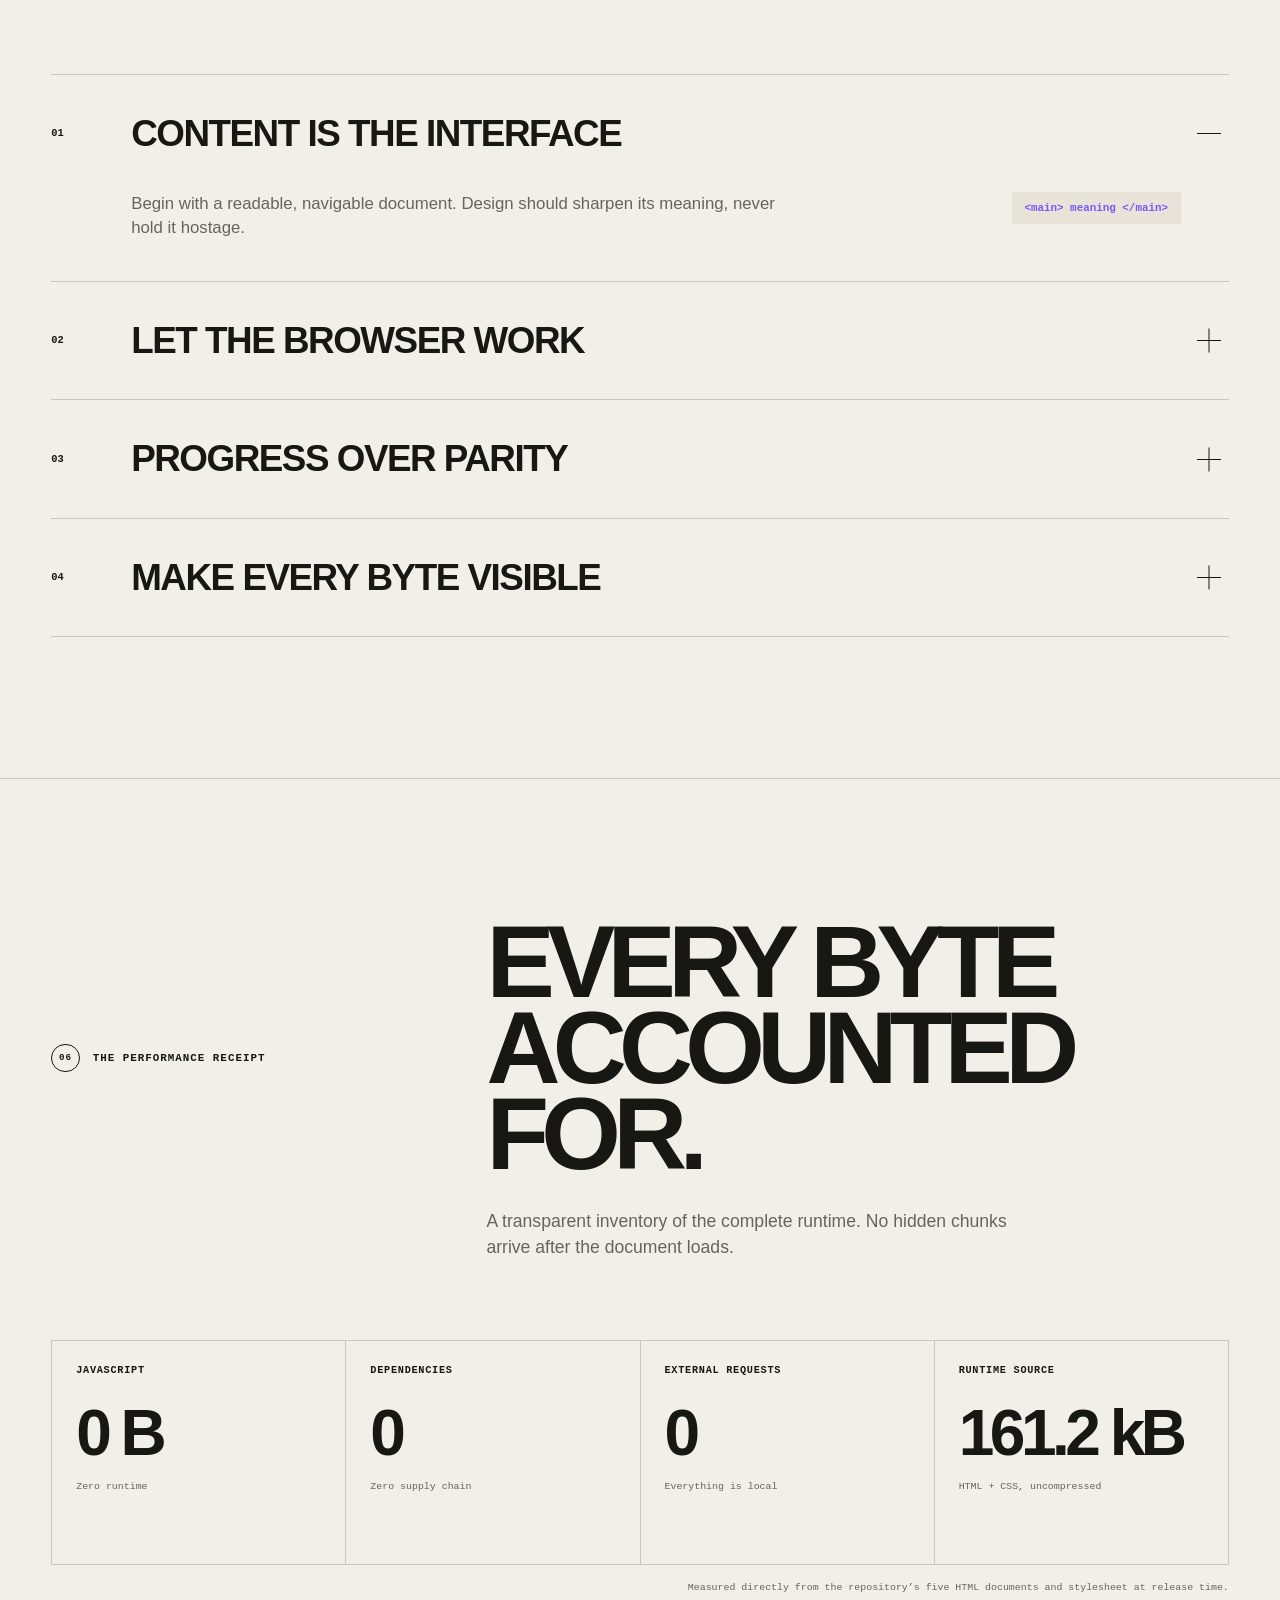
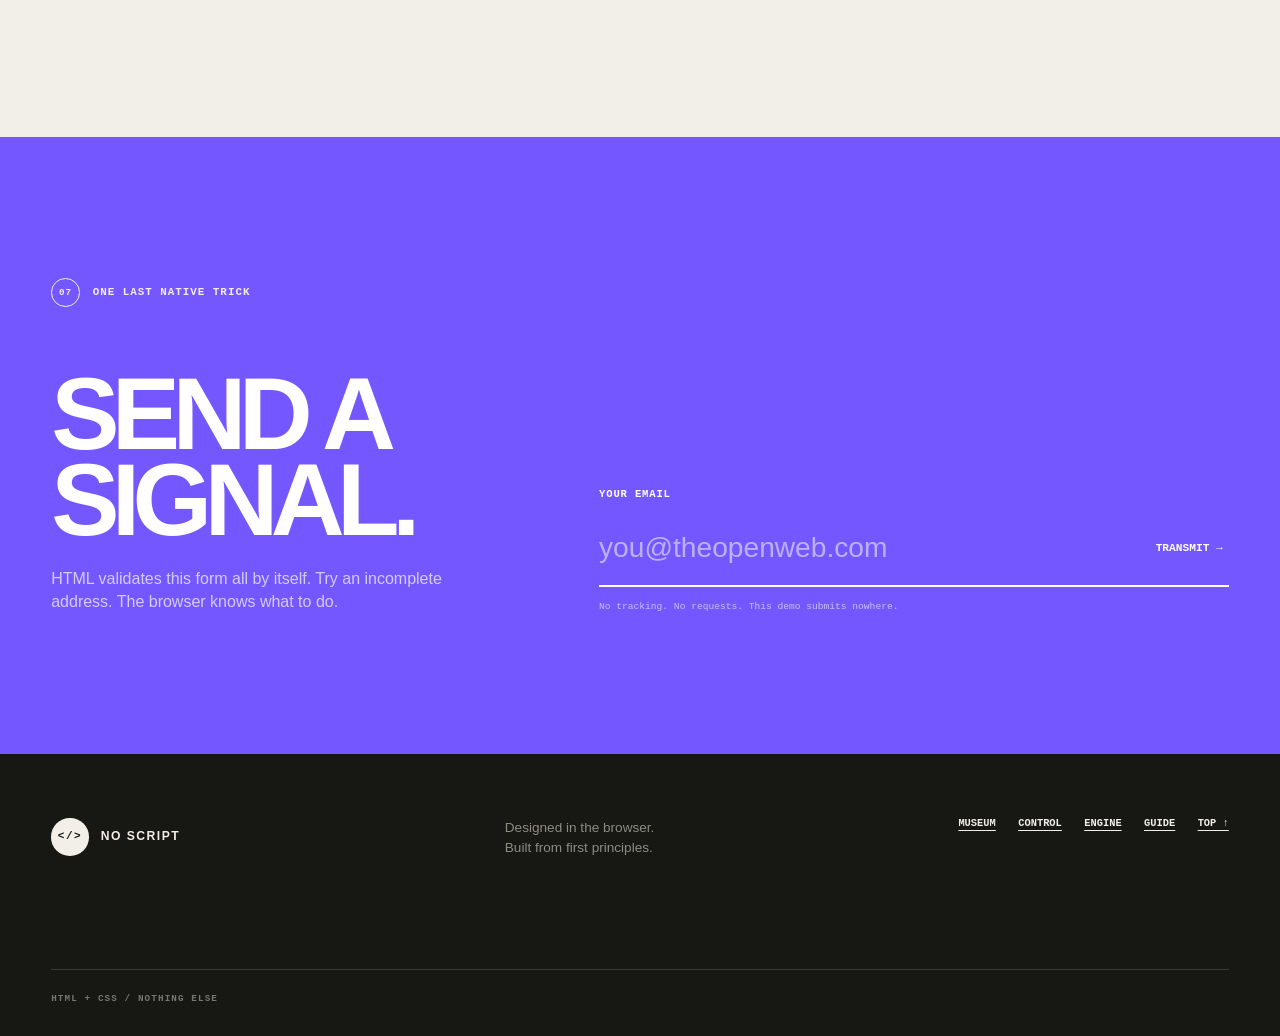
==== commit 1f025b48: "Build the CSS-only Cascade Engine" ====
--- a/index.html
+++ b/index.html
@@ -6,7 +6,7 @@
   <meta name="description" content="A deliberately ambitious website made with nothing but semantic HTML and CSS.">
   <meta name="theme-color" content="#f1efe7">
   <title>NO SCRIPT — The web, before the noise.</title>
-  <link rel="stylesheet" href="styles.css?v=1.1.0">
+  <link rel="stylesheet" href="styles.css?v=2.0.0">
 </head>
 <body>
   <a class="skip-link" href="#top">Skip to content</a>
@@ -25,6 +25,7 @@
         <a href="index.html#proof" aria-current="page">Proof</a>
         <a href="museum.html">Museum</a>
         <a href="control-room.html">Control room</a>
+        <a href="engine.html">Engine</a>
         <a href="principles.html">Field guide</a>
       </nav>
 
@@ -34,6 +35,7 @@
           <a href="index.html" aria-current="page">Home</a>
           <a href="museum.html">Museum</a>
           <a href="control-room.html">Control room</a>
+          <a href="engine.html">Cascade engine</a>
           <a href="principles.html">Field guide</a>
         </nav>
       </details>
@@ -52,7 +54,7 @@
           <p class="lede">No framework. No runtime. No dependencies. Just a document, a stylesheet, and the radical idea that the browser is already extraordinarily capable.</p>
           <div class="hero-actions">
             <a class="button button-solid" href="#lab">Enter the lab <span aria-hidden="true">↘</span></a>
-            <a class="text-link" href="museum.html">Tour the museum <span aria-hidden="true">→</span></a>
+            <a class="text-link" href="engine.html">Ignite the Cascade Engine <span aria-hidden="true">→</span></a>
           </div>
         </div>
 
@@ -101,10 +103,10 @@
           </article>
           <article class="stat-card">
             <span class="card-number">02</span>
-            <div class="stat-value">5<small>files</small></div>
+            <div class="stat-value">6<small>files</small></div>
             <h3>The whole system</h3>
-            <p>Four meaningful documents. One expressive stylesheet. View source and understand the entire architecture.</p>
-            <div class="file-stack" aria-hidden="true"><span>4 × HTML</span><span>1 × CSS</span></div>
+            <p>Five meaningful documents. One expressive stylesheet. View source and understand the entire architecture.</p>
+            <div class="file-stack" aria-hidden="true"><span>5 × HTML</span><span>1 × CSS</span></div>
           </article>
           <article class="stat-card">
             <span class="card-number">03</span>
@@ -220,9 +222,9 @@
           <div><dt>JavaScript</dt><dd>0 B</dd><small>Zero runtime</small></div>
           <div><dt>Dependencies</dt><dd>0</dd><small>Zero supply chain</small></div>
           <div><dt>External requests</dt><dd>0</dd><small>Everything is local</small></div>
-          <div><dt>Runtime source</dt><dd data-byte-receipt>107.5 kB</dd><small>HTML + CSS, uncompressed</small></div>
+          <div><dt>Runtime source</dt><dd data-byte-receipt>161.2 kB</dd><small>HTML + CSS, uncompressed</small></div>
         </dl>
-        <p class="receipt-note">Measured directly from the repository’s four HTML documents and stylesheet at release time.</p>
+        <p class="receipt-note">Measured directly from the repository’s five HTML documents and stylesheet at release time.</p>
       </section>
 
       <section class="contact section-pad" id="contact" aria-labelledby="contact-title">
@@ -248,7 +250,7 @@
     <footer>
       <a class="wordmark footer-mark" href="index.html"><span class="wordmark-mark" aria-hidden="true">&lt;/&gt;</span><span>NO SCRIPT</span></a>
       <p>Designed in the browser.<br>Built from first principles.</p>
-      <nav class="footer-nav" aria-label="Footer navigation"><a href="museum.html">Museum</a><a href="control-room.html">Control room</a><a href="principles.html">Field guide</a><a href="#top">Top ↑</a></nav>
+      <nav class="footer-nav" aria-label="Footer navigation"><a href="museum.html">Museum</a><a href="control-room.html">Control</a><a href="engine.html">Engine</a><a href="principles.html">Guide</a><a href="#top">Top ↑</a></nav>
       <small>HTML + CSS / NOTHING ELSE</small>
     </footer>
   </div>
--- a/styles.css
+++ b/styles.css
@@ -588,6 +588,275 @@
   .control-exit h2 { max-width: 12ch; color: #171713; }
   .control-exit h2 em { color: var(--violet); }
   .control-exit > div { display: flex; align-items: center; gap: 2rem; margin-top: 3rem; }
+  .engine-portal-link { display: grid; grid-template-columns: auto auto; gap: .15rem 1rem; align-items: center; padding: .8rem 1.2rem .8rem .8rem; border: 1px solid #171713; color: #171713; text-decoration: none; }
+  .engine-portal-link:hover { background: #171713; color: var(--acid); }
+  .engine-portal-link b { align-self: end; font: 800 .65rem/1 var(--mono); text-transform: uppercase; }
+  .engine-portal-link small { align-self: start; font: 500 .5rem/1 var(--mono); text-transform: uppercase; }
+  .portal-orb { grid-row: 1 / 3; position: relative; display: grid; place-items: center; width: 2.8rem; aspect-ratio: 1; border: 1px solid currentColor; border-radius: 50%; view-transition-name: cascade-core; }
+  .portal-orb::before, .portal-orb::after { content: ""; position: absolute; inset: 20%; border: 1px solid currentColor; border-radius: 50%; }
+  .portal-orb::after { inset: 37%; background: currentColor; }
+  .portal-orb i { position: absolute; inset: -12%; border: 1px dashed currentColor; border-radius: 50%; animation: spin 8s linear infinite; }
+
+  /* The Cascade Engine */
+  .engine-page .site-shell { --engine-bg: #090b0a; --engine-panel: #121612; --engine-line: #354036; --engine-green: #bdff30; --engine-cyan: #55f6d0; --engine-red: #ff5d43; }
+  .engine-page .site-header { background: var(--engine-bg); color: #f1efe7; border-color: #31382f; }
+  .engine-page .site-header .wordmark-mark { background: var(--engine-green); color: #090b0a; }
+  .engine-page .site-header .switch-track { border-color: #f1efe7; }
+  .engine-page .site-header .switch-track span { background: #f1efe7; }
+  .engine-page .mobile-menu nav { background: #121612; border-color: #5d6a5e; }
+  .engine-page .mobile-menu nav a { border-color: #303a31; }
+  .engine-button { border-color: var(--engine-green); background: var(--engine-green); color: #090b0a; }
+
+  .xray-toggle { position: fixed; inline-size: 1px; block-size: 1px; opacity: 0; }
+  .xray-control { position: fixed; right: 1rem; bottom: 1rem; z-index: 60; display: grid; grid-template-columns: auto auto; gap: .15rem .55rem; align-items: center; padding: .7rem .85rem; border: 1px solid var(--engine-green); background: #090b0a; color: #f1efe7; cursor: pointer; box-shadow: .35rem .35rem 0 color-mix(in srgb, var(--engine-green) 35%, transparent); }
+  .xray-control > span { grid-row: 1 / 3; display: block; width: .75rem; aspect-ratio: 1; border: 1px solid var(--engine-green); border-radius: 50%; }
+  .xray-control b { color: var(--engine-green); font: 800 .62rem/1 var(--mono); letter-spacing: .08em; text-transform: uppercase; }
+  .xray-control small { color: #949d94; font: 500 .48rem/1 var(--mono); text-transform: uppercase; }
+  .xray-toggle:focus-visible ~ .site-shell .xray-control { outline: 3px solid var(--violet); outline-offset: 4px; }
+  .xray-toggle:checked ~ .site-shell .xray-control { background: var(--engine-green); color: #090b0a; box-shadow: none; }
+  .xray-toggle:checked ~ .site-shell .xray-control b, .xray-toggle:checked ~ .site-shell .xray-control small { color: #090b0a; }
+  .xray-toggle:checked ~ .site-shell .xray-control > span { border-color: #090b0a; background: #090b0a; box-shadow: inset 0 0 0 2px var(--engine-green); }
+  .engine-page [data-element] { position: relative; }
+  .xray-toggle:checked ~ .site-shell [data-element] { outline: 1px dashed var(--engine-cyan); outline-offset: -1px; }
+  .xray-toggle:checked ~ .site-shell [data-element]::after { content: attr(data-element); position: absolute; top: .25rem; left: .25rem; z-index: 30; padding: .28rem .4rem; background: var(--engine-cyan); color: #090b0a; font: 700 .48rem/1 var(--mono); letter-spacing: 0; text-transform: none; pointer-events: none; }
+  .xray-toggle:checked ~ .site-shell [data-element] [data-element]::after { background: var(--engine-green); }
+
+  .engine-hero { position: relative; display: grid; grid-template-columns: minmax(0, 1.05fr) minmax(25rem, .95fr); min-height: calc(100svh - 5.25rem); padding: clamp(4rem, 7vw, 7rem) var(--pad) 8rem; overflow: hidden; background: var(--engine-bg); color: #f1efe7; isolation: isolate; }
+  .engine-hero::before { content: ""; position: absolute; inset: 0; z-index: -1; opacity: .22; background-image: linear-gradient(#697269 1px, transparent 1px), linear-gradient(90deg, #697269 1px, transparent 1px); background-size: 4rem 4rem; mask-image: linear-gradient(90deg, transparent, #000 55%); }
+  .engine-hero-copy { z-index: 2; align-self: center; }
+  .engine-hero h1 { max-width: 8ch; color: #f1efe7; font-size: clamp(4.2rem, 10.4vw, 10.5rem); }
+  .engine-hero h1 em { color: var(--engine-green); }
+  .engine-hero .lede { max-width: 39rem; margin-top: 2rem; color: #a5ada4; }
+  .engine-hero-actions { display: flex; align-items: center; gap: 1.8rem; margin-top: 2.5rem; }
+  .engine-hero-actions > label { color: #c8cec7; cursor: pointer; font: 700 .64rem/1 var(--mono); text-decoration: underline; text-underline-offset: .4em; text-transform: uppercase; }
+  .engine-hero-machine { align-self: center; position: relative; display: grid; place-items: center; min-height: 35rem; perspective: 900px; }
+  .engine-heart { position: relative; display: grid; place-items: center; width: min(28rem, 72%); aspect-ratio: 1; border-radius: 50%; transform: rotateX(61deg) rotateZ(-19deg); transform-style: preserve-3d; view-transition-name: cascade-core; }
+  .engine-heart::before, .engine-heart::after { content: ""; position: absolute; inset: 20%; border: 1px solid var(--engine-green); border-radius: 50%; box-shadow: 0 0 3rem color-mix(in srgb, var(--engine-green) 26%, transparent); animation: engine-pulse 2.4s ease-in-out infinite; }
+  .engine-heart::after { inset: 38%; background: var(--engine-green); box-shadow: 0 0 5rem color-mix(in srgb, var(--engine-green) 60%, transparent); }
+  .engine-heart > b { z-index: 2; display: grid; place-items: center; color: #090b0a; transform: translateZ(2rem); }
+  .engine-heart > b span { font: 900 clamp(1.5rem, 4vw, 3.8rem)/.8 var(--mono); letter-spacing: -.14em; }
+  .engine-heart > b small { margin-top: .4rem; font: 800 .48rem/1 var(--mono); letter-spacing: .2em; }
+  .heart-ring { position: absolute; inset: 2%; border: 1px solid #778078; border-radius: 50%; animation: engine-ring 14s linear infinite; }
+  .heart-ring::before, .heart-ring::after { content: ""; position: absolute; top: 12%; left: 19%; width: .8rem; aspect-ratio: 1; background: var(--engine-green); border-radius: 50%; box-shadow: 0 0 1rem var(--engine-green); }
+  .heart-ring::after { inset: auto 16% 9% auto; width: .35rem; background: var(--engine-cyan); }
+  .heart-ring-b { inset: 10%; rotate: 62deg; animation-duration: 21s; animation-direction: reverse; }
+  .heart-ring-c { inset: -7% 18%; rotate: 118deg; animation-duration: 28s; }
+  .engine-coordinate, .engine-serial { position: absolute; color: #687169; font: 600 .52rem/1 var(--mono); letter-spacing: .12em; }
+  .coordinate-n { top: 8%; right: 3%; }
+  .coordinate-e { bottom: 9%; left: 3%; writing-mode: vertical-rl; }
+  .engine-serial { right: 0; bottom: 4%; color: var(--engine-green); }
+  .engine-index { position: absolute; right: var(--pad); bottom: 1.5rem; left: var(--pad); display: grid; grid-template-columns: repeat(4, 1fr); margin: 0; padding: 0; border-top: 1px solid #384038; list-style: none; }
+  .engine-index a { display: flex; gap: .6rem; padding-top: .8rem; color: #8e978f; font: 700 .56rem/1 var(--mono); text-decoration: none; text-transform: uppercase; }
+  .engine-index a:hover { color: var(--engine-green); }
+  .engine-index span { color: var(--engine-green); }
+  @keyframes engine-pulse { 50% { scale: 1.09; opacity: .7; } }
+  @keyframes engine-ring { to { rotate: 1turn; } }
+
+  .assembly-section { position: relative; display: grid; grid-template-columns: minmax(20rem, .68fr) minmax(32rem, 1.32fr); min-height: 210vh; background: #0d100e; color: #f1efe7; view-timeline-name: --assembly; view-timeline-axis: block; }
+  .assembly-copy { position: sticky; top: 0; align-self: start; display: flex; flex-direction: column; justify-content: center; min-height: 100svh; padding: 6rem var(--pad); border-right: 1px solid var(--engine-line); }
+  .assembly-copy h2 { color: #f1efe7; font-size: clamp(3.4rem, 6.8vw, 7rem); }
+  .assembly-copy h2 em { color: var(--engine-cyan); }
+  .assembly-copy > p:last-of-type { max-width: 30rem; margin-top: 2rem; color: #919a91; }
+  .assembly-copy dl { display: grid; gap: .8rem; margin-top: 4rem; border-top: 1px solid var(--engine-line); }
+  .assembly-copy dl div { display: flex; justify-content: space-between; padding-top: .8rem; border-top: 1px solid #202820; }
+  .assembly-copy dt, .assembly-copy dd { font: 600 .57rem/1 var(--mono); text-transform: uppercase; }
+  .assembly-copy dt { color: #6f786f; }
+  .assembly-copy dd { color: var(--engine-green); }
+  .assembly-chamber { position: sticky; top: 0; align-self: start; display: grid; place-items: center; min-height: 100svh; overflow: hidden; background: radial-gradient(circle at 50% 50%, #1c261c, #090b0a 60%); perspective: 1000px; }
+  .assembly-grid { position: absolute; inset: 0; opacity: .18; background-image: linear-gradient(#788079 1px, transparent 1px), linear-gradient(90deg, #788079 1px, transparent 1px); background-size: 3rem 3rem; transform: perspective(500px) rotateX(62deg) scale(1.6); }
+  .assembly-unit { position: relative; display: grid; place-items: center; width: min(34rem, 70%); aspect-ratio: 1; transform-style: preserve-3d; transform: rotateX(56deg) rotateZ(-30deg); }
+  .assembly-piece { position: absolute; transition: transform .8s; }
+  .piece-outer { inset: 0; border: 1px solid #7d887e; border-radius: 50%; box-shadow: inset 0 0 0 2rem #0d100e, inset 0 0 0 calc(2rem + 1px) #5e685f; }
+  .piece-outer::before, .piece-outer::after { content: ""; position: absolute; inset: 8%; border: 1px dashed #5c685e; border-radius: 50%; }
+  .piece-outer::after { inset: 43%; border-style: solid; background: #090b0a; box-shadow: 0 0 3rem var(--engine-green); }
+  .piece-outer span { position: absolute; top: 5%; left: 50%; color: var(--engine-green); font: 700 .5rem/1 var(--mono); transform: translateX(-50%); }
+  .piece-orbit { inset: 16%; border: 1.2rem solid #1b231c; border-top-color: var(--engine-green); border-right-color: var(--engine-cyan); border-radius: 50%; box-shadow: 0 0 0 1px #5b655c; animation: engine-ring 8s linear infinite; }
+  .piece-orbit i { position: absolute; width: .7rem; aspect-ratio: 1; background: #f1efe7; border-radius: 50%; }
+  .piece-orbit i:nth-child(1) { top: 4%; left: 15%; }
+  .piece-orbit i:nth-child(2) { right: 4%; bottom: 22%; background: var(--engine-red); }
+  .piece-orbit i:nth-child(3) { bottom: 2%; left: 40%; width: .35rem; }
+  .piece-rail { width: 115%; height: .8rem; border: 1px solid #687269; background: #111612; transform: translateZ(2rem); }
+  .piece-rail-b { rotate: 90deg; }
+  .piece-plate { display: grid; place-items: center; width: 32%; aspect-ratio: 1; background: var(--engine-green); color: #090b0a; clip-path: polygon(50% 0, 93% 25%, 93% 75%, 50% 100%, 7% 75%, 7% 25%); transform: translateZ(3rem); }
+  .piece-plate span { font: 900 clamp(.7rem, 2vw, 1.5rem)/.86 var(--mono); letter-spacing: -.08em; text-align: center; }
+  .piece-core { display: grid; place-items: center; width: 18%; aspect-ratio: 1; border-radius: 50%; background: #090b0a; color: var(--engine-green); transform: translateZ(5rem); box-shadow: 0 0 2rem var(--engine-green); }
+  .piece-core span { font: 800 clamp(.45rem, 1vw, .7rem)/1 var(--mono); }
+  .assembly-readout { position: absolute; right: 1.5rem; bottom: 1.5rem; display: grid; grid-template-columns: auto auto; gap: .5rem 1rem; color: #7f897f; font: 600 .54rem/1 var(--mono); }
+  .assembly-readout b { color: var(--engine-green); }
+  .assembly-readout i { grid-column: 1 / -1; width: 12rem; height: 2px; background: var(--engine-line); }
+  .assembly-readout i::before { content: ""; display: block; width: 100%; height: 100%; background: var(--engine-green); }
+  @supports (animation-timeline: view()) {
+    .assembly-piece { animation-timeline: --assembly; animation-range: entry 10% cover 58%; animation-fill-mode: both; animation-timing-function: linear; }
+    .piece-outer { animation-name: assemble-outer; }
+    .piece-orbit { animation-name: assemble-orbit; animation-duration: auto; }
+    .piece-rail-a { animation-name: assemble-rail-a; }
+    .piece-rail-b { animation-name: assemble-rail-b; }
+    .piece-plate { animation-name: assemble-plate; }
+    .piece-core { animation-name: assemble-core; }
+    .assembly-readout i::before { animation: assembly-progress linear both; animation-timeline: --assembly; animation-range: entry 10% cover 58%; transform-origin: left; }
+    @keyframes assemble-outer { from { transform: translate3d(75%, -80%, 14rem) rotate(130deg) scale(.5); opacity: .1; } }
+    @keyframes assemble-orbit { from { transform: translate3d(-95%, 60%, 9rem) rotate(-180deg) scale(.45); opacity: .15; } }
+    @keyframes assemble-rail-a { from { transform: translate3d(-90%, -100%, 16rem) rotate(65deg); opacity: .1; } to { transform: translateZ(2rem); } }
+    @keyframes assemble-rail-b { from { transform: translate3d(100%, 90%, 12rem) rotate(-30deg); opacity: .1; } to { transform: translateZ(2rem) rotate(90deg); } }
+    @keyframes assemble-plate { from { transform: translate3d(0, -180%, 22rem) rotate(160deg) scale(.2); opacity: .1; } to { transform: translateZ(3rem); } }
+    @keyframes assemble-core { from { transform: translate3d(0, 0, 32rem) scale(3); opacity: 0; } to { transform: translateZ(5rem); } }
+    @keyframes assembly-progress { from { transform: scaleX(0); } }
+  }
+
+  .routing-section { display: grid; grid-template-columns: minmax(19rem, .62fr) minmax(36rem, 1.38fr); min-height: 62rem; background: #151814; color: #f1efe7; }
+  .routing-copy { display: flex; flex-direction: column; justify-content: center; padding: 7rem var(--pad); border-right: 1px solid var(--engine-line); }
+  .routing-copy h2 { color: #f1efe7; font-size: clamp(3.4rem, 6.8vw, 7rem); }
+  .routing-copy h2 em { color: var(--engine-red); }
+  .routing-copy > p:last-of-type { max-width: 30rem; margin-top: 2rem; color: #929991; }
+  .routing-clues { margin-top: 3rem; border-block: 1px solid var(--engine-line); }
+  .routing-clues summary { display: flex; justify-content: space-between; padding: 1rem 0; color: var(--engine-green); cursor: pointer; font: 700 .6rem/1 var(--mono); text-transform: uppercase; }
+  .routing-clues ol { margin: 0; padding: 0 0 1.5rem 1.2rem; color: #b5bcb4; font: .72rem/1.9 var(--mono); }
+  .routing-board { position: relative; display: grid; grid-template-rows: auto 1fr auto; padding: clamp(1.2rem, 4vw, 4rem); overflow: hidden; background-image: linear-gradient(#292e29 1px, transparent 1px), linear-gradient(90deg, #292e29 1px, transparent 1px); background-size: 2rem 2rem; }
+  .routing-board > legend, .routing-board > input { position: absolute; opacity: 0; pointer-events: none; }
+  .route-bank { z-index: 3; display: grid; grid-template-columns: repeat(3, 1fr); background: #0a0c0a; border: 1px solid var(--engine-line); }
+  .route-bank label { display: grid; grid-template-columns: 1fr auto; align-items: center; gap: .5rem; padding: 1rem; border-right: 1px solid var(--engine-line); cursor: pointer; color: #8f978f; font: 700 .56rem/1 var(--mono); text-transform: uppercase; }
+  .route-bank label:last-child { border-right: 0; }
+  .route-bank label > i { display: grid; grid-template-columns: 1fr 1fr; padding: .2rem; border: 1px solid #566057; font-style: normal; }
+  .route-bank label b { display: grid; place-items: center; width: 1.45rem; aspect-ratio: 1; color: #565e56; font-weight: 700; }
+  .route-bank label b:last-child { display: none; }
+  #route-a:checked ~ .route-bank label[for="route-a"], #route-b:checked ~ .route-bank label[for="route-b"], #route-c:checked ~ .route-bank label[for="route-c"] { background: var(--engine-green); color: #090b0a; }
+  #route-a:checked ~ .route-bank label[for="route-a"] b:first-child, #route-b:checked ~ .route-bank label[for="route-b"] b:first-child, #route-c:checked ~ .route-bank label[for="route-c"] b:first-child { display: none; }
+  #route-a:checked ~ .route-bank label[for="route-a"] b:last-child, #route-b:checked ~ .route-bank label[for="route-b"] b:last-child, #route-c:checked ~ .route-bank label[for="route-c"] b:last-child { display: grid; color: #090b0a; background: #f1efe7; }
+  #route-a:focus-visible ~ .route-bank label[for="route-a"], #route-b:focus-visible ~ .route-bank label[for="route-b"], #route-c:focus-visible ~ .route-bank label[for="route-c"] { outline: 3px solid var(--violet); outline-offset: 3px; }
+  .route-wiring { position: absolute; inset: 7rem 12% auto; height: 40%; border-inline: 2px solid #364038; border-bottom: 2px solid #364038; }
+  .route-wiring i { position: absolute; top: -2rem; width: 2px; height: calc(100% + 2rem); background: #364038; }
+  .route-wiring i:nth-child(1) { left: 16.5%; }
+  .route-wiring i:nth-child(2) { left: 50%; }
+  .route-wiring i:nth-child(3) { right: 16.5%; }
+  .route-wiring span { position: absolute; right: 50%; bottom: -5px; width: .6rem; aspect-ratio: 1; background: #364038; border-radius: 50%; translate: 50%; }
+  #route-a:checked ~ .route-wiring i:nth-child(1), #route-b:checked ~ .route-wiring i:nth-child(2), #route-c:checked ~ .route-wiring i:nth-child(3) { background: var(--engine-green); box-shadow: 0 0 .8rem var(--engine-green); }
+  .vault { position: relative; align-self: center; justify-self: center; display: grid; grid-template-columns: 1fr 1fr; width: min(33rem, 80%); aspect-ratio: 1; border: 1px solid #667068; border-radius: 50%; overflow: hidden; background: #090b0a; box-shadow: 0 0 0 1rem #151a15, 0 0 0 calc(1rem + 1px) #3f4940; }
+  .vault::before { content: ""; position: absolute; inset: 7%; z-index: 4; border: 1px dashed #778278; border-radius: 50%; pointer-events: none; animation: engine-ring 25s linear infinite; }
+  .vault-status { position: absolute; top: 17%; left: 50%; z-index: 8; display: grid; place-items: center; width: 50%; color: var(--engine-red); font: 800 .52rem/1 var(--mono); letter-spacing: .15em; translate: -50%; }
+  .vault-status b { display: flex; gap: .3rem; margin-top: .7rem; }
+  .vault-status i { width: .35rem; aspect-ratio: 1; background: currentColor; border-radius: 50%; }
+  .status-open { display: none; }
+  .vault-door { z-index: 3; display: grid; place-items: center; overflow: hidden; background: #202720; transition: transform 1.2s cubic-bezier(.7,0,.2,1); }
+  .vault-door-left { transform-origin: left; border-right: 1px solid #5d675e; }
+  .vault-door-right { transform-origin: right; }
+  .vault-door span { color: #596159; font: 900 clamp(4rem, 9vw, 9rem)/1 var(--mono); }
+  .vault-core { position: absolute; inset: 21%; display: grid; place-content: center; place-items: center; border: 1px solid var(--engine-green); border-radius: 50%; background: var(--engine-green); color: #090b0a; box-shadow: 0 0 4rem var(--engine-green); }
+  .vault-core i { position: absolute; inset: -14%; border: 1px solid var(--engine-green); border-radius: 50%; animation: engine-pulse 2s ease-in-out infinite; }
+  .vault-core b { font-size: clamp(5rem, 10vw, 10rem); line-height: .7; }
+  .vault-core span { font: 900 .54rem/1 var(--mono); letter-spacing: .17em; }
+  .route-result { z-index: 4; display: grid; grid-template-columns: 1fr auto; gap: 1rem; align-items: center; padding: 1rem; border: 1px solid var(--engine-line); background: #090b0a; }
+  .route-result p { color: #919991; font: 600 .57rem/1.4 var(--mono); }
+  .route-result p span { margin-right: 1rem; color: var(--engine-red); }
+  .route-result a, .route-success { display: none; }
+  .route-result a { padding: .75rem; background: var(--engine-green); color: #090b0a; font: 800 .54rem/1 var(--mono); text-decoration: none; text-transform: uppercase; }
+  .routing-board:has(#route-a:checked):not(:has(#route-b:checked)):has(#route-c:checked) .vault-door-left { transform: translateX(-103%) rotateY(-38deg); }
+  .routing-board:has(#route-a:checked):not(:has(#route-b:checked)):has(#route-c:checked) .vault-door-right { transform: translateX(103%) rotateY(38deg); }
+  .routing-board:has(#route-a:checked):not(:has(#route-b:checked)):has(#route-c:checked) .status-locked, .routing-board:has(#route-a:checked):not(:has(#route-b:checked)):has(#route-c:checked) .route-waiting { display: none; }
+  .routing-board:has(#route-a:checked):not(:has(#route-b:checked)):has(#route-c:checked) .status-open, .routing-board:has(#route-a:checked):not(:has(#route-b:checked)):has(#route-c:checked) .route-success, .routing-board:has(#route-a:checked):not(:has(#route-b:checked)):has(#route-c:checked) .route-result a { display: block; }
+  .routing-board:has(#route-a:checked):not(:has(#route-b:checked)):has(#route-c:checked) .vault-status { color: var(--engine-green); }
+  .routing-board:has(#route-a:checked):not(:has(#route-b:checked)):has(#route-c:checked) .route-wiring span { background: var(--engine-green); box-shadow: 0 0 1rem var(--engine-green); }
+
+  .inspection-section { display: grid; grid-template-columns: minmax(20rem, .65fr) minmax(34rem, 1.35fr); background: var(--paper); color: var(--ink); border-bottom: 1px solid var(--line); }
+  .inspection-section > header { display: flex; flex-direction: column; justify-content: center; padding: 7rem var(--pad); border-right: 1px solid var(--line); }
+  .inspection-section > header h2 { font-size: clamp(3.4rem, 6.8vw, 7rem); }
+  .inspection-section > header > p:last-child { max-width: 30rem; margin-top: 2rem; }
+  .inspection-rig { position: relative; min-height: 55rem; overflow: hidden; background: var(--paper-2); }
+  .inspection-rig > legend, .inspection-rig > input { position: absolute; opacity: 0; pointer-events: none; }
+  .view-controls { position: absolute; top: 1.5rem; left: 50%; z-index: 8; display: flex; border: 1px solid var(--ink); background: var(--paper); translate: -50%; }
+  .view-controls label { padding: .8rem 1.1rem; border-right: 1px solid var(--ink); cursor: pointer; font: 700 .58rem/1 var(--mono); text-transform: uppercase; }
+  .view-controls label:last-child { border: 0; }
+  #view-front:checked ~ .view-controls label[for="view-front"], #view-top:checked ~ .view-controls label[for="view-top"], #view-core:checked ~ .view-controls label[for="view-core"] { background: var(--violet); color: white; }
+  #view-front:focus-visible ~ .view-controls label[for="view-front"], #view-top:focus-visible ~ .view-controls label[for="view-top"], #view-core:focus-visible ~ .view-controls label[for="view-core"] { outline: 3px solid var(--violet); outline-offset: 3px; }
+  .inspection-stage { position: relative; display: grid; place-items: center; min-height: 55rem; perspective: 950px; }
+  .inspection-stage::before { content: ""; position: absolute; inset: 0; opacity: .18; background-image: linear-gradient(var(--ink) 1px, transparent 1px), linear-gradient(90deg, var(--ink) 1px, transparent 1px); background-size: 2rem 2rem; mask-image: radial-gradient(circle, #000, transparent 72%); }
+  .inspection-model { position: relative; width: 17rem; height: 17rem; transform-style: preserve-3d; transform: rotateX(-17deg) rotateY(32deg); transition: transform 1.2s cubic-bezier(.2,.8,.2,1); }
+  .model-face { position: absolute; display: grid; place-items: center; width: 17rem; height: 17rem; border: 1px solid var(--ink); background: color-mix(in srgb, var(--paper) 78%, transparent); backface-visibility: visible; }
+  .model-front { transform: translateZ(8.5rem); }
+  .model-back { transform: rotateY(180deg) translateZ(8.5rem); }
+  .model-left { transform: rotateY(-90deg) translateZ(8.5rem); }
+  .model-right { transform: rotateY(90deg) translateZ(8.5rem); }
+  .model-top { transform: rotateX(90deg) translateZ(8.5rem); background: var(--acid); }
+  .model-bottom { transform: rotateX(-90deg) translateZ(8.5rem); }
+  .model-face > span { font: 800 .57rem/1 var(--mono); letter-spacing: .12em; }
+  .model-front b { font-size: 8rem; line-height: .7; }
+  .model-top i { position: absolute; inset: 17%; border: 1px solid var(--ink); border-radius: 50%; }
+  .model-top b { font: 900 3rem/1 var(--mono); letter-spacing: -.12em; }
+  #view-top:checked ~ .inspection-stage .inspection-model { transform: rotateX(-78deg) rotateY(0deg) rotateZ(8deg) scale(.9); }
+  #view-core:checked ~ .inspection-stage .inspection-model { transform: rotateX(-8deg) rotateY(224deg) scale(1.32); }
+  .inspection-pin { position: absolute; z-index: 5; padding: .65rem .8rem; border: 1px solid var(--ink); background: var(--paper); color: var(--ink); cursor: pointer; font: 800 .54rem/1 var(--mono); text-transform: uppercase; box-shadow: .3rem .3rem 0 var(--violet); }
+  .inspection-pin span { color: var(--violet); }
+  .pin-state { top: 27%; right: 12%; }
+  .pin-depth { bottom: 24%; left: 10%; }
+  .inspection-popover { width: min(28rem, calc(100vw - 2rem)); padding: 2rem; border: 1px solid #f1efe7; background: #151814; color: #f1efe7; box-shadow: 1rem 1rem 0 var(--violet); }
+  .inspection-popover::backdrop { background: rgb(9 11 10 / .7); backdrop-filter: blur(4px); }
+  .inspection-popover button { position: absolute; top: .7rem; right: .7rem; width: 2rem; aspect-ratio: 1; border: 1px solid #59615a; background: transparent; color: #f1efe7; cursor: pointer; }
+  .inspection-popover small { color: var(--acid); font: 700 .54rem/1 var(--mono); }
+  .inspection-popover strong { display: block; margin-top: 2rem; font-size: 1.8rem; line-height: 1.05; text-transform: uppercase; }
+  .inspection-popover p { margin-top: 1rem; color: #a9afa8; }
+
+  .forge-section { display: grid; grid-template-columns: minmax(19rem, .55fr) minmax(42rem, 1.45fr); min-height: 70rem; background: #4b2fe8; color: #f1efe7; }
+  .forge-copy { display: flex; flex-direction: column; justify-content: center; padding: 7rem var(--pad); border-right: 1px solid #7664ec; }
+  .forge-copy h2 { color: #f1efe7; font-size: clamp(3.4rem, 6.5vw, 7rem); }
+  .forge-copy h2 em { color: var(--acid); }
+  .forge-copy > p:nth-of-type(2) { max-width: 28rem; margin-top: 2rem; color: #c9c2f5; }
+  .forge-count { display: flex; align-items: flex-end; gap: 1rem; margin-top: 4rem; color: #f1efe7; }
+  .forge-count b { color: var(--acid); font-size: 5rem; letter-spacing: -.08em; line-height: .7; }
+  .forge-count span { font: 600 .55rem/1.5 var(--mono); text-transform: uppercase; }
+  .poster-forge { display: grid; grid-template-rows: auto 1fr; min-width: 0; }
+  .poster-forge > legend, .poster-forge > input { position: absolute; opacity: 0; pointer-events: none; }
+  .forge-controls { display: grid; grid-template-columns: repeat(5, 1fr); border-bottom: 1px solid #7664ec; background: #3923bb; }
+  .forge-controls > div { display: flex; flex-wrap: wrap; align-content: start; gap: .35rem; padding: 1rem; border-right: 1px solid #7664ec; }
+  .forge-controls > div:last-child { border: 0; }
+  .forge-controls span { flex-basis: 100%; margin-bottom: .4rem; color: #aaa0ef; font: 600 .5rem/1 var(--mono); text-transform: uppercase; }
+  .forge-controls label { padding: .5rem; border: 1px solid #7969d9; cursor: pointer; font: 700 .5rem/1 var(--mono); text-transform: uppercase; }
+  #forge-acid:checked ~ .forge-controls label[for="forge-acid"], #forge-solar:checked ~ .forge-controls label[for="forge-solar"], #forge-ice:checked ~ .forge-controls label[for="forge-ice"], #forge-orbit:checked ~ .forge-controls label[for="forge-orbit"], #forge-stack:checked ~ .forge-controls label[for="forge-stack"], #forge-slice:checked ~ .forge-controls label[for="forge-slice"], #forge-loud:checked ~ .forge-controls label[for="forge-loud"], #forge-quiet:checked ~ .forge-controls label[for="forge-quiet"], #forge-portrait:checked ~ .forge-controls label[for="forge-portrait"], #forge-square:checked ~ .forge-controls label[for="forge-square"], #forge-detail:checked ~ .forge-controls label[for="forge-detail"], #forge-motion:checked ~ .forge-controls label[for="forge-motion"] { border-color: var(--acid); background: var(--acid); color: #171713; }
+  .poster-forge > input:focus-visible ~ .forge-controls { outline: 3px solid var(--acid); outline-offset: -3px; }
+  .poster-output { display: grid; grid-template-columns: minmax(20rem, 1fr) minmax(10rem, .4fr); gap: clamp(1.5rem, 4vw, 4rem); place-items: center; padding: clamp(1.5rem, 4vw, 4rem); overflow: hidden; }
+  .poster-art { --poster-bg: #d6ff3f; --poster-ink: #171713; --poster-hit: #7557ff; position: relative; display: flex; flex-direction: column; width: min(31rem, 100%); aspect-ratio: 3 / 4; padding: 1.35rem; overflow: hidden; background: var(--poster-bg); color: var(--poster-ink); container-type: inline-size; box-shadow: 1.2rem 1.2rem 0 rgb(18 11 71 / .45); transition: aspect-ratio .6s, background .5s; }
+  .poster-art > header, .poster-art > footer { position: relative; z-index: 5; display: flex; grid-template-columns: none; justify-content: space-between; align-items: center; gap: 1rem; padding: 0; border: 0; background: transparent; color: var(--poster-ink); font: 800 2.2cqi/1 var(--mono); }
+  .poster-art > footer { margin-top: auto; }
+  .poster-art > footer small { display: initial; margin: 0; padding: 0; border: 0; }
+  .poster-art > footer b { font-size: 7cqi; line-height: .6; }
+  .poster-grid { position: absolute; inset: 0; opacity: .27; background-image: linear-gradient(var(--poster-ink) 1px, transparent 1px), linear-gradient(90deg, var(--poster-ink) 1px, transparent 1px); background-size: 8cqi 8cqi; }
+  .poster-shape { position: absolute; border: .35cqi solid var(--poster-ink); transition: all .8s cubic-bezier(.2,.8,.2,1); }
+  .poster-shape-a { top: 18%; left: 13%; width: 74%; aspect-ratio: 1; border-radius: 50%; background: var(--poster-hit); animation: poster-turn 12s linear infinite; }
+  .poster-shape-a::before { content: ""; position: absolute; inset: 15%; border: .35cqi solid var(--poster-ink); border-radius: inherit; background: var(--poster-bg); }
+  .poster-shape-b { top: 31%; left: 35%; width: 30%; aspect-ratio: 1; border-radius: 50%; background: var(--poster-bg); mix-blend-mode: screen; }
+  .poster-shape-c { right: -9%; bottom: 17%; width: 38%; aspect-ratio: 1; background: var(--poster-ink); rotate: 45deg; }
+  .poster-kicker { position: absolute; z-index: 4; top: 14%; right: 1.35rem; color: var(--poster-ink); font: 800 1.8cqi/1 var(--mono); writing-mode: vertical-rl; }
+  .poster-art h3 { position: relative; z-index: 3; display: flex; flex-direction: column; margin: auto 0; font-size: 16cqi; font-weight: 900; letter-spacing: -.1em; line-height: .69; text-transform: uppercase; }
+  .poster-art h3 span { font-size: .32em; letter-spacing: .02em; }
+  .poster-art h3 strong { color: var(--poster-ink); font-weight: 900; }
+  .poster-art h3 em { align-self: flex-end; color: var(--poster-bg); font-family: Georgia, serif; font-size: .72em; font-weight: 400; text-shadow: -1px -1px 0 var(--poster-ink), 1px -1px 0 var(--poster-ink), -1px 1px 0 var(--poster-ink), 1px 1px 0 var(--poster-ink); }
+  @keyframes poster-turn { to { rotate: 1turn; } }
+  #forge-solar:checked ~ .poster-output .poster-art { --poster-bg: #ff6038; --poster-ink: #21130e; --poster-hit: #ffcf3a; }
+  #forge-ice:checked ~ .poster-output .poster-art { --poster-bg: #d9fbff; --poster-ink: #102244; --poster-hit: #3c62ff; }
+  #forge-stack:checked ~ .poster-output .poster-shape { border-radius: 0; animation: none; }
+  #forge-stack:checked ~ .poster-output .poster-shape-a { top: 14%; left: 9%; width: 52%; height: 55%; background: var(--poster-hit); rotate: -6deg; }
+  #forge-stack:checked ~ .poster-output .poster-shape-a::before { inset: 13%; border-radius: 0; }
+  #forge-stack:checked ~ .poster-output .poster-shape-b { top: 22%; left: 48%; width: 39%; height: 47%; background: var(--poster-bg); rotate: 8deg; }
+  #forge-stack:checked ~ .poster-output .poster-shape-c { right: 7%; bottom: 12%; width: 60%; height: 13%; rotate: -4deg; }
+  #forge-slice:checked ~ .poster-output .poster-shape-a { top: 6%; left: 43%; width: 16%; height: 88%; border-radius: 0; background: var(--poster-hit); animation: poster-slice 3s ease-in-out infinite alternate; }
+  #forge-slice:checked ~ .poster-output .poster-shape-a::before { display: none; }
+  #forge-slice:checked ~ .poster-output .poster-shape-b { top: 40%; left: 5%; width: 90%; height: 12%; border-radius: 0; background: var(--poster-bg); }
+  #forge-slice:checked ~ .poster-output .poster-shape-c { right: 10%; bottom: 10%; width: 22%; }
+  @keyframes poster-slice { to { transform: skewX(15deg) translateX(20%); } }
+  #forge-quiet:checked ~ .poster-output .poster-art h3 { font-family: Georgia, serif; font-size: 12cqi; font-weight: 400; letter-spacing: -.06em; line-height: .88; text-transform: none; }
+  #forge-quiet:checked ~ .poster-output .poster-art h3 strong { font-weight: 400; }
+  #forge-square:checked ~ .poster-output .poster-art { width: min(36rem, 100%); aspect-ratio: 1; }
+  #forge-detail:not(:checked) ~ .poster-output .poster-grid, #forge-detail:not(:checked) ~ .poster-output .poster-kicker, #forge-detail:not(:checked) ~ .poster-output .poster-art > header, #forge-detail:not(:checked) ~ .poster-output .poster-art > footer { opacity: 0; }
+  #forge-motion:not(:checked) ~ .poster-output .poster-art * { animation-play-state: paused; }
+  .print-note { align-self: end; display: flex; flex-direction: column; max-width: 15rem; padding-top: 1rem; border-top: 1px solid #897aee; }
+  .print-note span { color: var(--acid); font: 700 .52rem/1 var(--mono); }
+  .print-note strong { margin-top: 1rem; font-size: 1.1rem; line-height: 1.15; text-transform: uppercase; }
+  .print-note small { margin-top: .8rem; color: #bbb3ed; font: .55rem/1.5 var(--mono); }
+
+  .engine-finale { background: var(--engine-green); color: #090b0a; }
+  .engine-finale .eyebrow, .engine-finale h2, .engine-finale p { color: #090b0a; }
+  .engine-finale h2 { max-width: 12ch; }
+  .engine-finale h2 em { color: var(--violet); }
+  .engine-finale > div { display: flex; justify-content: space-between; align-items: end; gap: 3rem; margin-top: 4rem; }
+  .engine-finale > div p { max-width: 40rem; font-size: 1.1rem; }
 }
 
 @layer utilities {
@@ -627,6 +896,18 @@
     .logic-board, .reactor-panel { width: min(48rem, 100%); }
     .protocol-section > header { grid-template-columns: 1fr; }
     .protocol-section > header .eyebrow { grid-row: auto; }
+    .engine-hero { grid-template-columns: 1fr; min-height: 60rem; }
+    .engine-hero-copy { align-self: start; }
+    .engine-hero-machine { position: absolute; right: -8rem; bottom: 2rem; width: 38rem; opacity: .48; }
+    .engine-index { z-index: 3; }
+    .assembly-section { grid-template-columns: 1fr; min-height: auto; }
+    .assembly-copy { position: relative; min-height: auto; padding-block: 7rem; border-right: 0; border-bottom: 1px solid var(--engine-line); }
+    .assembly-chamber { position: relative; min-height: 48rem; }
+    .routing-section, .inspection-section, .forge-section { grid-template-columns: 1fr; }
+    .routing-copy, .inspection-section > header, .forge-copy { padding-block: 7rem; border-right: 0; border-bottom: 1px solid var(--engine-line); }
+    .routing-board { min-height: 58rem; }
+    .inspection-rig, .inspection-stage { min-height: 48rem; }
+    .poster-forge { min-height: 58rem; }
   }
 
   @media (max-width: 560px) {
@@ -698,6 +979,48 @@
     .reactor-core { width: 67%; }
     .protocol-track { grid-auto-columns: 88vw; }
     .control-exit > div { align-items: flex-start; flex-direction: column; }
+    .xray-control { right: .7rem; bottom: .7rem; }
+    .xray-control small { display: none; }
+    .engine-hero { min-height: 50rem; padding-block: 5rem 8rem; }
+    .engine-hero h1 { font-size: clamp(3.35rem, 17vw, 5.6rem); }
+    .engine-hero .lede { max-width: 23rem; }
+    .engine-hero-actions { align-items: flex-start; flex-direction: column; }
+    .engine-hero-machine { right: -13rem; bottom: 4rem; width: 30rem; min-height: 30rem; opacity: .34; }
+    .engine-index { grid-template-columns: 1fr 1fr; gap: .7rem; }
+    .engine-index li:nth-child(n + 3) { display: none; }
+    .assembly-copy h2, .routing-copy h2, .inspection-section > header h2, .forge-copy h2 { font-size: clamp(3rem, 15vw, 5rem); }
+    .assembly-chamber { min-height: 35rem; }
+    .assembly-unit { width: 78%; }
+    .assembly-readout { right: 1rem; bottom: 1rem; }
+    .routing-copy, .inspection-section > header, .forge-copy { padding-block: 6rem; }
+    .routing-board { grid-template-rows: auto 1fr auto; min-height: 45rem; padding: .75rem; background-size: 1.4rem 1.4rem; }
+    .route-bank { grid-template-columns: 1fr; }
+    .route-bank label { padding: .65rem; border-right: 0; border-bottom: 1px solid var(--engine-line); }
+    .route-bank label:last-child { border-bottom: 0; }
+    .route-wiring { display: none; }
+    .vault { width: min(19rem, 72%); }
+    .route-result { grid-template-columns: 1fr; }
+    .route-result a { text-align: center; }
+    .inspection-rig, .inspection-stage { min-height: 39rem; }
+    .inspection-model, .model-face { width: 11rem; height: 11rem; }
+    .model-front { transform: translateZ(5.5rem); }
+    .model-back { transform: rotateY(180deg) translateZ(5.5rem); }
+    .model-left { transform: rotateY(-90deg) translateZ(5.5rem); }
+    .model-right { transform: rotateY(90deg) translateZ(5.5rem); }
+    .model-top { transform: rotateX(90deg) translateZ(5.5rem); }
+    .model-bottom { transform: rotateX(-90deg) translateZ(5.5rem); }
+    .model-front b { font-size: 5rem; }
+    .pin-state { top: 25%; right: 3%; }
+    .pin-depth { bottom: 18%; left: 3%; }
+    .forge-controls { grid-template-columns: 1fr 1fr; }
+    .forge-controls > div { border-bottom: 1px solid #7664ec; }
+    .forge-controls > div:nth-child(even) { border-right: 0; }
+    .forge-controls > div:last-child { grid-column: 1 / -1; }
+    .poster-forge { min-height: auto; }
+    .poster-output { grid-template-columns: 1fr; }
+    .poster-art { width: min(25rem, 100%); }
+    .print-note { justify-self: start; max-width: 24rem; }
+    .engine-finale > div { align-items: flex-start; flex-direction: column; }
   }
 
   @media (prefers-reduced-motion: reduce) {
@@ -726,5 +1049,10 @@
     .rent-test { border: 2px solid black; background: white; color: black; transform: none; }
     .ship-list input { opacity: 1; position: static; }
     .ship-list span { display: none; }
+    .engine-page .site-shell { background: white !important; }
+    .engine-page .site-header, .engine-page .xray-control, .engine-page main > :not(.forge-section), .engine-page > .xray-toggle, .engine-page .forge-copy, .engine-page .forge-controls, .engine-page .print-note, .engine-page .site-shell > footer { display: none !important; }
+    .engine-page .forge-section, .engine-page .poster-forge, .engine-page .poster-output { display: block !important; min-height: 0; padding: 0; background: white !important; }
+    .engine-page .poster-art { width: 100%; max-width: none; height: calc(100vh - 3.2cm); margin: 0; aspect-ratio: auto !important; print-color-adjust: exact; -webkit-print-color-adjust: exact; }
+    .engine-page .poster-art > footer { display: flex !important; }
   }
 }
